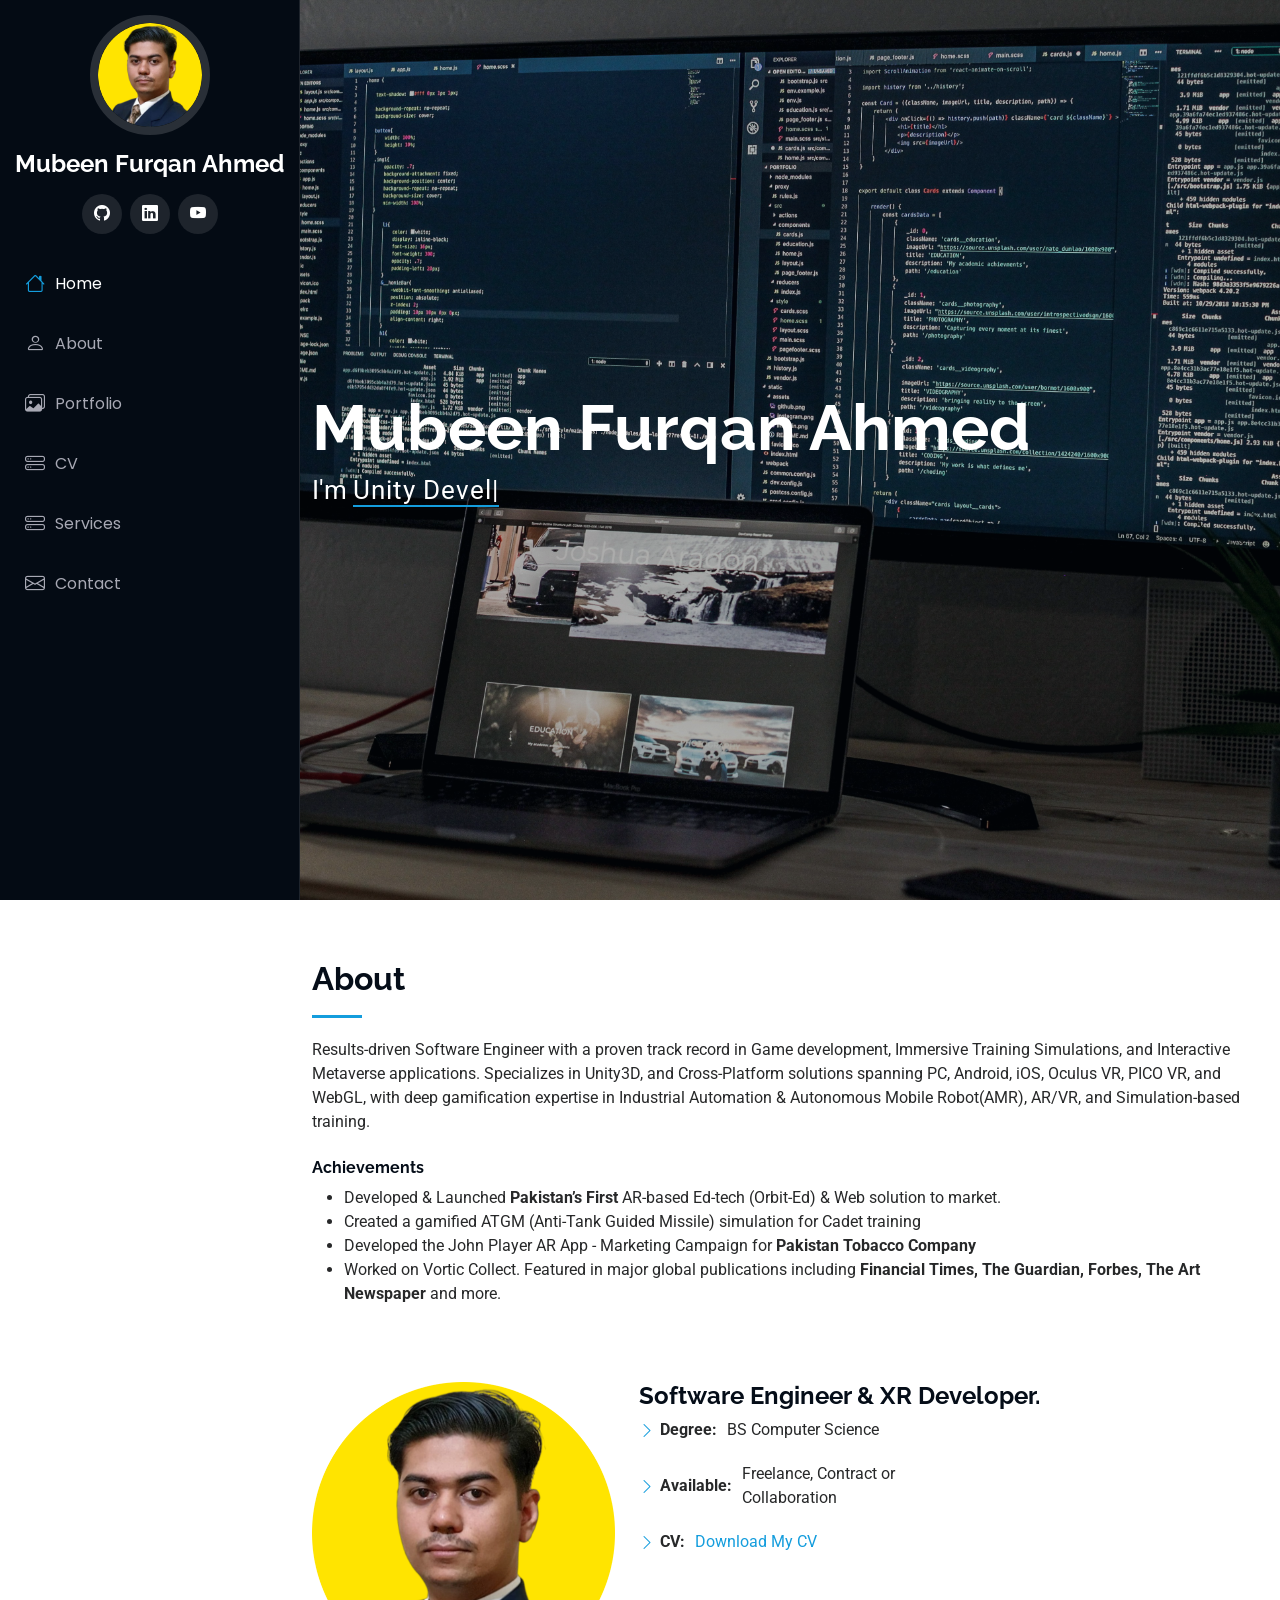
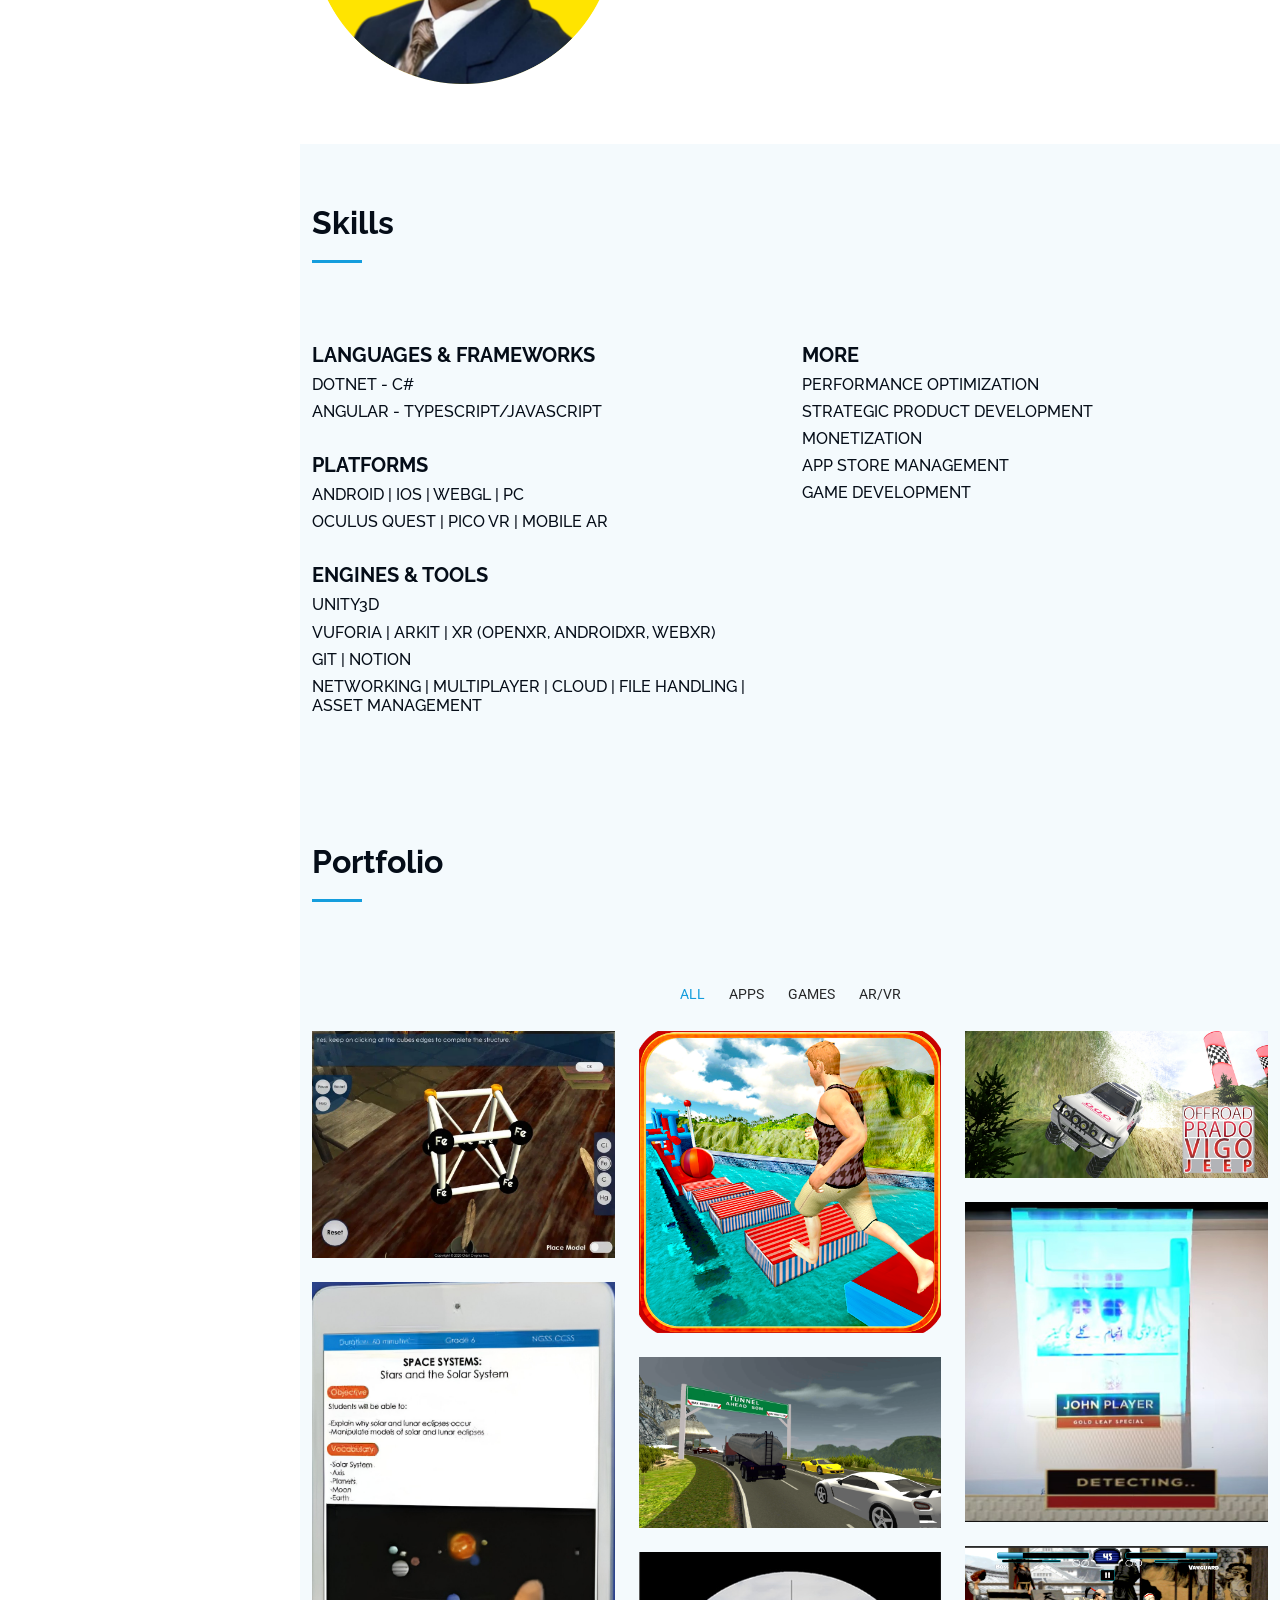
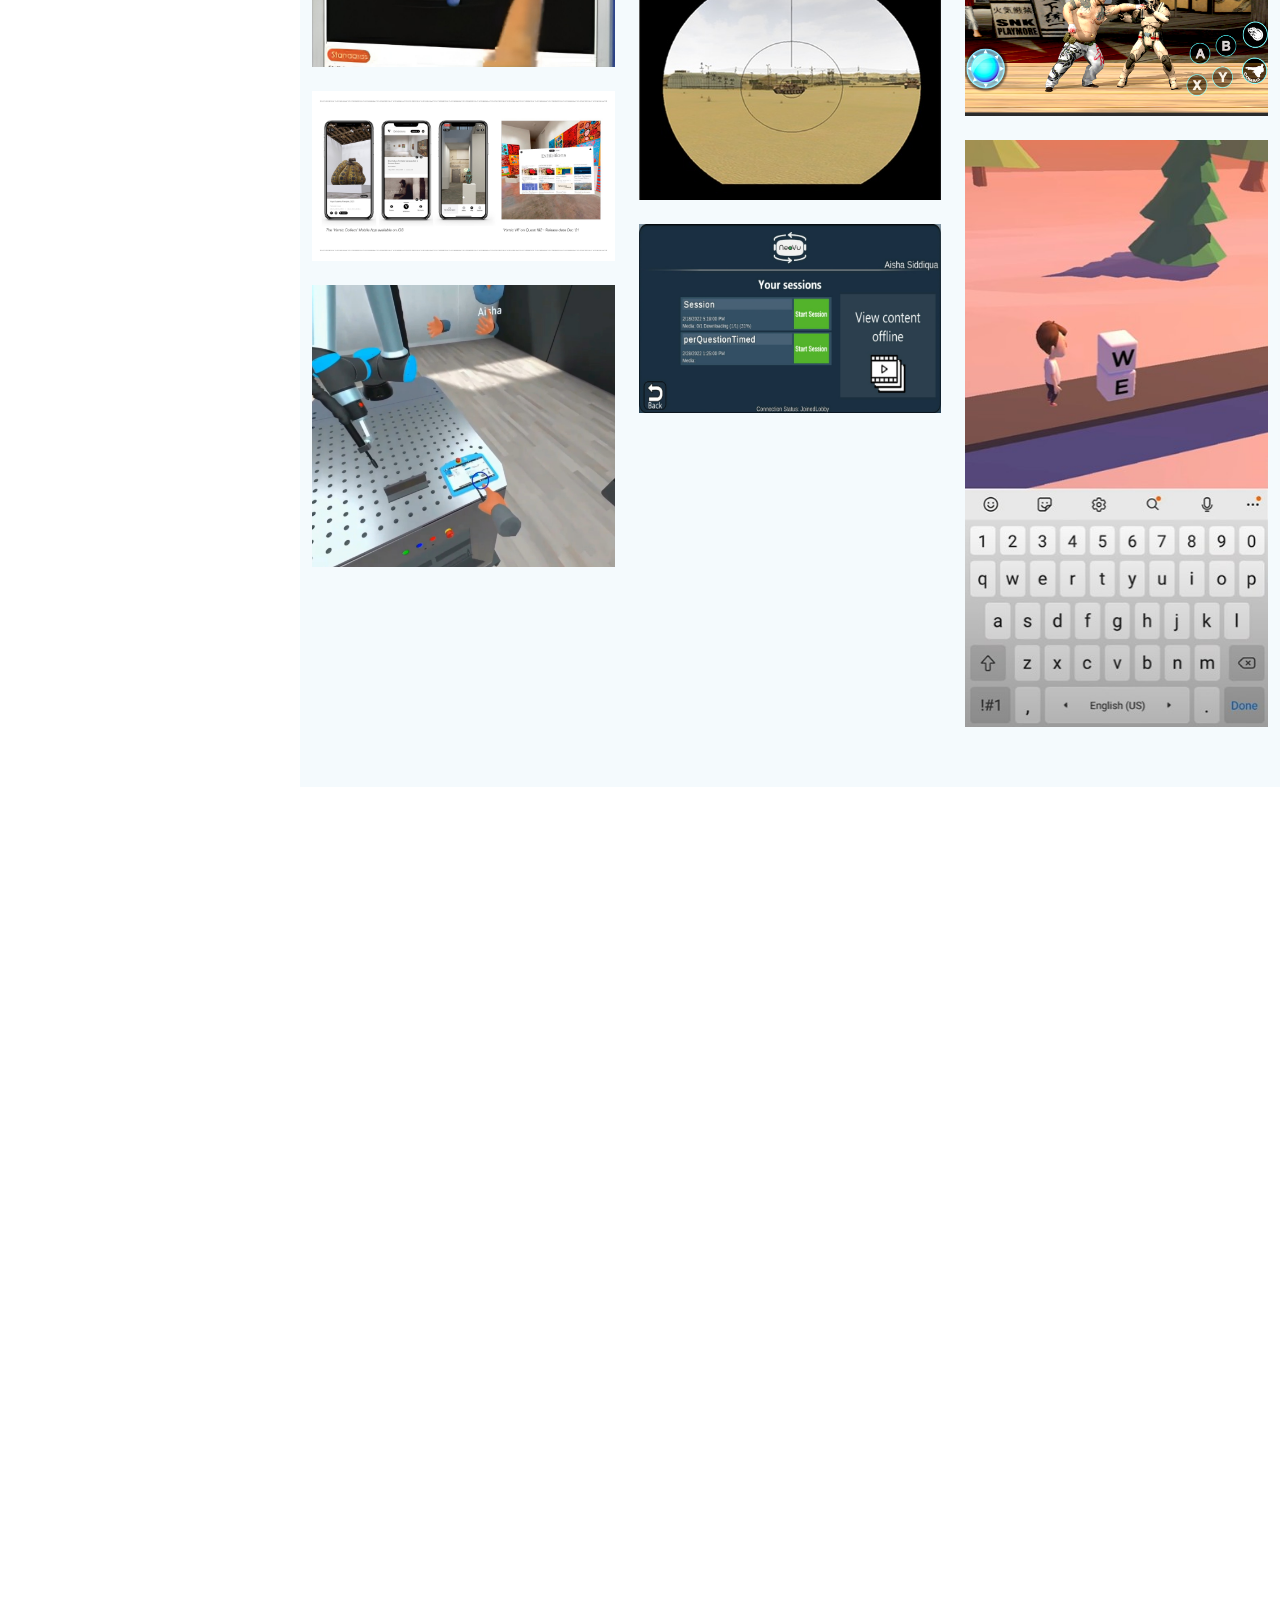
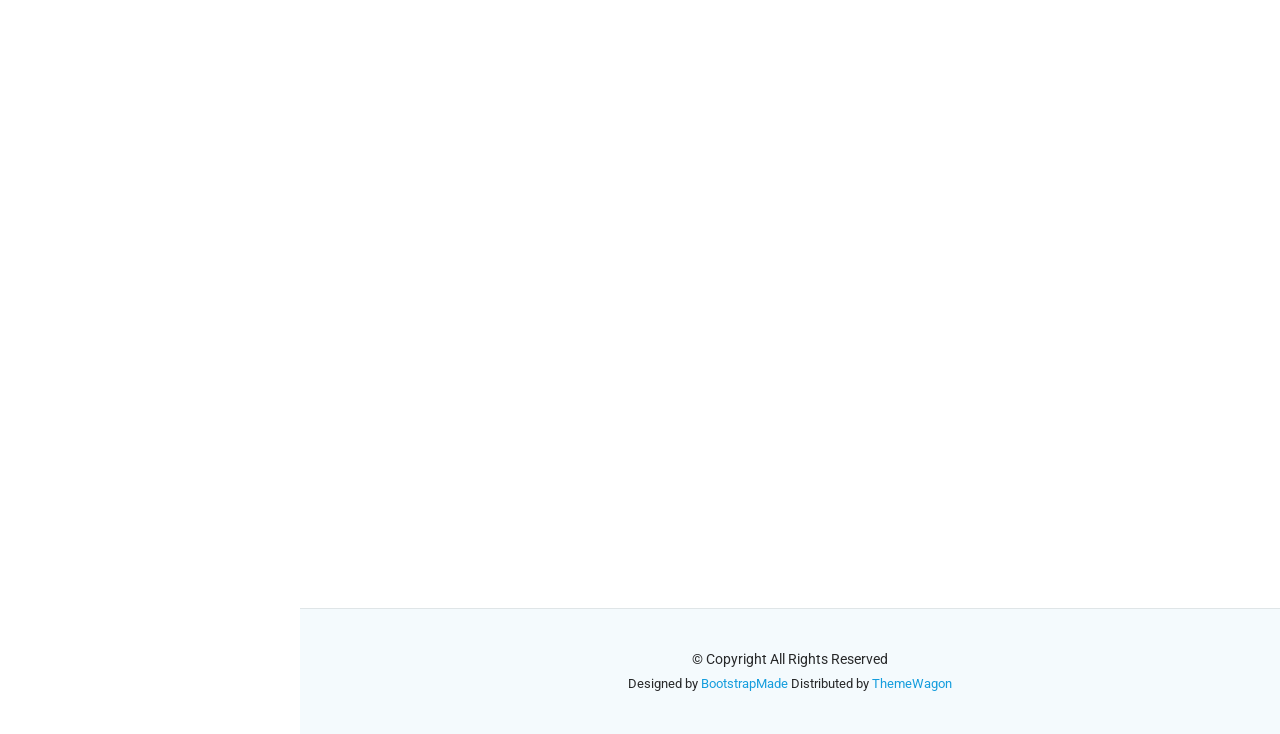
==== index.html @ 1128c5e7 "added cv" ====
<!DOCTYPE html>
<html lang="en">

<head>
  <meta charset="utf-8">
  <meta content="width=device-width, initial-scale=1.0" name="viewport">
  <title>Index - iPortfolio Bootstrap Template</title>
  <meta content="" name="description">
  <meta content="" name="keywords">

  <!-- Favicons -->
  <link href="assets/img/favicon.png" rel="icon">
  <link href="assets/img/apple-touch-icon.png" rel="apple-touch-icon">

  <!-- Fonts -->
  <link href="https://fonts.googleapis.com" rel="preconnect">
  <link href="https://fonts.gstatic.com" rel="preconnect" crossorigin>
  <link href="https://fonts.googleapis.com/css2?family=Roboto:ital,wght@0,100;0,300;0,400;0,500;0,700;0,900;1,100;1,300;1,400;1,500;1,700;1,900&family=Poppins:ital,wght@0,100;0,200;0,300;0,400;0,500;0,600;0,700;0,800;0,900;1,100;1,200;1,300;1,400;1,500;1,600;1,700;1,800;1,900&family=Raleway:ital,wght@0,100;0,200;0,300;0,400;0,500;0,600;0,700;0,800;0,900;1,100;1,200;1,300;1,400;1,500;1,600;1,700;1,800;1,900&display=swap" rel="stylesheet">

  <!-- Vendor CSS Files -->
  <link href="assets/vendor/bootstrap/css/bootstrap.min.css" rel="stylesheet">
  <link href="assets/vendor/bootstrap-icons/bootstrap-icons.css" rel="stylesheet">
  <link href="assets/vendor/aos/aos.css" rel="stylesheet">
  <link href="assets/vendor/glightbox/css/glightbox.min.css" rel="stylesheet">
  <link href="assets/vendor/swiper/swiper-bundle.min.css" rel="stylesheet">

  <!-- Main CSS File -->
  <link href="assets/css/main.css" rel="stylesheet">

  <!-- =======================================================
  * Template Name: iPortfolio
  * Template URL: https://bootstrapmade.com/iportfolio-bootstrap-portfolio-websites-template/
  * Updated: Jun 29 2024 with Bootstrap v5.3.3
  * Author: BootstrapMade.com
  * License: https://bootstrapmade.com/license/
  ======================================================== -->

  <link rel="stylesheet" href="https://cdn.jsdelivr.net/npm/swiper@9/swiper-bundle.min.css" />
  <script src="https://cdn.jsdelivr.net/npm/swiper@9/swiper-bundle.min.js"></script>

</head>

<body class="index-page">

  <header id="header" class="header dark-background d-flex flex-column">
    <i class="header-toggle d-xl-none bi bi-list"></i>

    <div class="profile-img">
      <img src="assets/img/my-profile-img.png" alt="" class="img-fluid rounded-circle">
    </div>

    <a href="index.html" class="logo d-flex align-items-center justify-content-center">
      <!-- Uncomment the line below if you also wish to use an image logo -->
      <!-- <img src="assets/img/logo.png" alt=""> -->
      <h1 class="sitename">Mubeen Furqan Ahmed</h1>
    </a>

    <div class="social-links text-center">
      <a href="https://github.com/mubeenfa" class="github"><i class="bi bi-github"></i></a>
      <a href="https://www.linkedin.com/in/mubeenfahmed/" class="linkedin"><i class="bi bi-linkedin"></i></a>
      <a href="https://www.youtube.com/@mubeenfurqanahmed-mfa6873" class="youtube"><i class="bi bi-youtube"></i></a>
    </div>

    <nav id="navmenu" class="navmenu">
      <ul>
        <li><a href="#hero" class="active"><i class="bi bi-house navicon"></i>Home</a></li>
        <li><a href="#about"><i class="bi bi-person navicon"></i> About</a></li>
        <li><a href="#portfolio"><i class="bi bi-images navicon"></i> Portfolio</a></li>
        <li><a href="https://github.com/mubeenfa/portfolio/files/Mubeen_F_Ahmed_Resume"><i class="bi bi-hdd-stack navicon"></i>CV</a></li>
        <li><a href="#services"><i class="bi bi-hdd-stack navicon"></i> Services</a></li>
        <li><a href="#contact"><i class="bi bi-envelope navicon"></i> Contact</a></li>
      </ul>
    </nav>

  </header>

  <main class="main">

    <!-- Hero Section -->
    <section id="hero" class="hero section dark-background">

      <img src="assets/img/hero-bg.jpg" alt="" data-aos="fade-in" class="">

      <div class="container" data-aos="fade-up" data-aos-delay="100">
        <h2>Mubeen Furqan Ahmed</h2>
        <p>I'm <span class="typed" data-typed-items="Unity Developer, Freelancer, XR Specialist, Creative">Designer</span><span class="typed-cursor typed-cursor--blink" aria-hidden="true"></span><span class="typed-cursor typed-cursor--blink" aria-hidden="true"></span></p>
      </div>

    </section><!-- /Hero Section -->

    <!-- About Section -->
    <section id="about" class="about section">

      <!-- Section Title -->
      <div class="container section-title" data-aos="fade-up">
        <h2>About</h2>
        <p>Results-driven Software Engineer with a proven track record in Game development, Immersive Training Simulations, and Interactive Metaverse applications.
          Specializes in Unity3D, and Cross-Platform solutions spanning PC, Android, iOS, Oculus VR, PICO VR, and WebGL, with deep gamification expertise in Industrial Automation & Autonomous Mobile Robot(AMR), AR/VR, and Simulation-based training.
        </p>
        <br>
        <h6><b>Achievements</b></h6>
        <ul>
          <li>Developed & Launched <b>Pakistan’s First</b> AR-based Ed-tech (Orbit-Ed) & Web solution to market.</li>
          <li>Created a gamified ATGM (Anti-Tank Guided Missile) simulation for Cadet training</li>
          <li>Developed the John Player AR App - Marketing Campaign for <b>Pakistan Tobacco Company</b></li>
          <li>Worked on Vortic Collect. Featured in major global publications including <b>Financial Times, The Guardian, Forbes, The Art Newspaper</b> and more.</li>
        </ul>
      </div><!-- End Section Title -->

      <div class="container" data-aos="fade-up" data-aos-delay="100">

        <div class="row gy-4 justify-content-center">
          <div class="col-lg-4">
            <img src="assets/img/my-profile-img.png" class="img-fluid" alt="">
          </div>
          <div class="col-lg-8 content">
            <h2>Software Engineer &amp; XR Developer.</h2>
            <div class="row">
              <!-- <div class="col-lg-6">
                <ul>
                  <li><i class="bi bi-chevron-right"></i> <strong>Birthday:</strong> <span>1 May 1995</span></li>
                  <li><i class="bi bi-chevron-right"></i> <strong>LinkedIn:</strong> <span>https://www.linkedin.com/in/mubeenfahmed/</span></li>
                  <li><i class="bi bi-chevron-right"></i> <strong>Youtube:</strong> <span>https://www.youtube.com/@mubeenfurqanahmed-mfa6873</span></li>
                  <li><i class="bi bi-chevron-right"></i> <strong>City:</strong> <span>New York, USA</span></li>
                </ul>
              </div> -->
              <div class="col-lg-6">
                <ul>
                  <li><i class="bi bi-chevron-right"></i> <strong>Degree:</strong> <span>BS Computer Science</span></li>
                  <li><i class="bi bi-chevron-right"></i> <strong>Available:</strong> <span>Freelance, Contract or Collaboration</span></li>
                  <li><i class="bi bi-chevron-right"></i> <strong>CV:</strong>
                    <a href="https://github.com/mubeenfa/portfolio/files/Mubeen_F_Ahmed_Resume" download>Download My CV</a>
                  </li>
                </ul>
              </div>
            </div>
            <!-- <p class="py-3">
              Officiis eligendi itaque labore et dolorum mollitia officiis optio vero. Quisquam sunt adipisci omnis et ut. Nulla accusantium dolor incidunt officia tempore. Et eius omnis.
              Cupiditate ut dicta maxime officiis quidem quia. Sed et consectetur qui quia repellendus itaque neque.
            </p> -->
          </div>
        </div>

      </div>

    </section><!-- /About Section -->

    <!-- Skills Section -->
    <section id="skills" class="skills section light-background">

      <!-- Section Title -->
      <div class="container section-title" data-aos="fade-up">
        <h2>Skills</h2>
        <!-- <p>Necessitatibus eius consequatur ex aliquid fuga eum quidem sint consectetur velit</p> -->
      </div><!-- End Section Title -->

      <div class="container" data-aos="fade-up" data-aos-delay="100">

        <div class="row skills-content skills-animation">

          <div class="col-lg-6">
            <div class="progress">  
              <span class="skill"><h5><b>Languages & Frameworks</b></h5></span>        
              <div class="progress">
                <span class="skill"><h6>DotNet - C#</h6> <h6>Angular - Typescript/Javascript</h6></span>
              </div>
            </div><!-- End Skills Item -->
<br>
            <div class="progress">      
              <span class="skill"><h5><b>Platforms</b></h5></span>        
              <div class="progress">
                <span class="skill"><h6>Android | iOS | WebGL | PC</h6></span>
                <span class="skill"><h6>Oculus Quest | PICO VR | Mobile AR</h6></span>
              </div>
            </div>
            <br>
            <div class="progress">      
              <span class="skill"><h5><b>Engines & Tools</b></h5></span>        
              <div class="progress">
                <span class="skill"><h6>Unity3D</h6></span>
                <span class="skill"><h6>Vuforia | ARKit | XR (OpenXR, AndroidXR, WebXR)</h6></span>
                <span class="skill"><h6>Git | Notion</h6></span>
                <span class="skill"><h6>Networking | Multiplayer | Cloud | File Handling | Asset Management</h6></span>
              </div>
            </div>
          </div>

          <div class="col-lg-6">

            <div class="progress">      
              <span class="skill"><h5><b>More</b></h5></span>        
              <div class="progress">
                <span class="skill"><h6>Performance Optimization</h6></span>
                <span class="skill"><h6>Strategic Product Development</h6></span>
                <span class="skill"><h6>Monetization</h6></span>
                <span class="skill"><h6>App Store Management</h6></span>
                <span class="skill"><h6>Game Development</h6></span>
              </div>
            </div>

          </div>

        </div>

      </div>

    </section><!-- /Skills Section -->

    <!-- Portfolio Section -->
    <section id="portfolio" class="portfolio section light-background">

      <!-- Section Title -->
      <div class="container section-title" data-aos="fade-up">
        <h2>Portfolio</h2>
        <!-- <p>Magnam dolores commodi suscipit. Necessitatibus eius consequatur ex aliquid fuga eum quidem. Sit sint consectetur velit. Quisquam quos quisquam cupiditate. Et nemo qui impedit suscipit alias ea. Quia fugiat sit in iste officiis commodi quidem hic quas.</p> -->
      </div><!-- End Section Title -->

      <div class="container">

        <div class="isotope-layout" data-default-filter="*" data-layout="masonry" data-sort="original-order">

          <ul class="portfolio-filters isotope-filters" data-aos="fade-up" data-aos-delay="100">
            <li data-filter="*" class="filter-active">All</li>
            <li data-filter=".filter-app">Apps</li>
            <li data-filter=".filter-games">Games</li>
            <li data-filter=".filter-arvr">AR/VR</li>
          </ul><!-- End Portfolio Filters -->

          <div class="row gy-4 isotope-container" data-aos="fade-up" data-aos-delay="200">

            <div class="col-lg-4 col-md-6 portfolio-item isotope-item filter-arvr">
              <div class="portfolio-content h-100">
                <img src="assets/img/portfolio/app-1.jpg" class="img-fluid" alt="Orbit-Ed Pakistan's 1st AR Edtech App">
                <div class="portfolio-info">
                  <h4>Android, IOS</h4>
                  <p>Orbit-Ed Pakistan's 1st AR Edtech App</p>
                  <a href="assets/img/portfolio/app-1.jpg" title="Orbit-Ed AR App" data-gallery="portfolio-gallery-ar/vr" class="glightbox preview-link"><i class="bi bi-zoom-in"></i></a>
                  <a href="portfolio-details.html" title="More Details" class="details-link view-details"
                  data-url="https://www.pgyer.com/ipa/developer/Orbit%20Cygnus"
                  data-title="Orbit-Ed AR App"
                  data-description="Developed this for Orbit Cygnus. The app presents 3D visualizations of the concepts, in real world. It brings concepts to life by placing them in front of you in 3D."
                  data-images='["assets/img/portfolio/app-1.jpg", "assets/img/portfolio/app-1-1.jpg", "assets/img/portfolio/app-1-2.jpg", "assets/img/portfolio/app-1-3.jpg", "assets/img/portfolio/app-1-4.jpg", "assets/img/portfolio/app-1-5.jpg"]'><i class="bi bi-link-45deg"></i></a>
                </div>
              </div>
            </div><!-- End Portfolio Item -->

            <div class="col-lg-4 col-md-6 portfolio-item isotope-item filter-games">
              <div class="portfolio-content h-100">
                <img src="assets/img/portfolio/game-4.jpg" class="img-fluid" alt="2.5D Water Run Game">
                <div class="portfolio-info">
                  <h4>Android</h4>
                  <p>2.5D Water Run Game</p>
                  <a href="assets/img/portfolio/game-4.jpg" title="2.5D Water Run Game" data-gallery="portfolio-gallery-games" class="glightbox preview-link"><i class="bi bi-zoom-in"></i></a>
                  <a href="portfolio-details.html" title="More Details" class="details-link view-details"
                  data-url="https://play.google.com/store/apps/details?id=com.ig.stuntman.water.run"
                  data-title="2.5D Water Run Game"
                  data-description="Customized a basic Vector TPS controller to develop a 2.5D-style game. Designed and built the environment and 
                  obstacles from scratch, created the user interface, and integrated characters with custom Mixamo animations."
                  data-images='["assets/img/portfolio/game-4.jpg"]'><i class="bi bi-link-45deg"></i></a>
                </div>
              </div>
            </div><!-- End Portfolio Item -->

            <div class="col-lg-4 col-md-6 portfolio-item isotope-item filter-games">
              <div class="portfolio-content h-100">
                <img src="assets/img/portfolio/game-3.jpg" class="img-fluid" alt="Offroad Jeep Drive Game">
                <div class="portfolio-info">
                  <h4>Android</h4>
                  <p>Offroad Jeep Drive Game</p>
                  <a href="assets/img/portfolio/game-3.jpg" title="Offroad Jeep Drive Game" data-gallery="portfolio-gallery-games" class="glightbox preview-link"><i class="bi bi-zoom-in"></i></a>
                  <a href="portfolio-details.html" title="More Details" class="details-link view-details"
                  data-url="https://www.pgyer.com/ipa/developer/Orbit%20Cygnus"
                  data-title="Offroad Jeep Drive Game"
                  data-description="Designed the environment, UI, and game levels from scratch. Implemented a particle-based waterfall effect, 
                  developed a basic vehicle control system, and created a custom checkpoint system."
                  data-images='["assets/img/portfolio/game-3.jpg"]'><i class="bi bi-link-45deg"></i></a>
                </div>
              </div>
            </div><!-- End Portfolio Item -->

            <div class="col-lg-4 col-md-6 portfolio-item isotope-item filter-arvr">
              <div class="portfolio-content h-100">
                <img src="assets/img/portfolio/ar-1-3.jpg" class="img-fluid" alt="John Player AR - Marketing Campaign for Pakistan Tobacco Company">
                <div class="portfolio-info">
                  <h4>IOS</h4>
                  <p>John Player AR - Marketing Campaign for Pakistan Tobacco Company</p>
                  <a href="assets/img/portfolio/ar-1-3.jpg" title="John Player AR - Marketing Campaign for Pakistan Tobacco Company" data-gallery="portfolio-gallery-ar/vr" class="glightbox preview-link"><i class="bi bi-zoom-in"></i></a>
                  <a href="portfolio-details.html" title="More Details" class="details-link view-details"
                  data-url=""
                  data-title="John Player AR - Marketing Campaign for Pakistan Tobacco Company"
                  data-description="AR app for Pakistan Tobacco Company's marketing campaign for John Player.

                  App Features/GamePlay:
                  - AR based image recognition. 
                  - App has 3 scenarios:
                   1- If other company's cigarette packs are scanned, it won't recognize it.
                   2- If Dunhill pack is scanned, it will show its features.
                   3- If John Player pack is scanned, its gameplay will start as follows:
                  - After the pack had been detected, a puzzle will appear on top of virtual object. 
                  - Offer multiple animations. 
                  - Cigarette catch game (2D).
                  - Support 2 videos 4K resolution."
                  data-images='["assets/img/portfolio/ar-1-3.jpg","assets/img/portfolio/ar-1-4.jpg","assets/img/portfolio/ar-1-5.jpg","assets/img/portfolio/ar-1-7.jpg","assets/img/portfolio/ar-1-8.jpg"]'><i class="bi bi-link-45deg"></i></a>
                </div>
              </div>
            </div><!-- End Portfolio Item -->

            <div class="col-lg-4 col-md-6 portfolio-item isotope-item filter-app">
              <div class="portfolio-content h-100">
                <img src="assets/img/portfolio/app-2.jpg" class="img-fluid" alt="Orbit-Ed Web based Edtech Solution">
                <div class="portfolio-info">
                  <h4>WebGL</h4>
                  <p>Orbit-Ed Web based Edtech Solution</p>
                  <a href="assets/img/portfolio/app-2.jpg" title="Orbit-Ed Web based Edtech Solution" data-gallery="portfolio-gallery-app" class="glightbox preview-link"><i class="bi bi-zoom-in"></i></a>
                  <a href="portfolio-details.html" title="More Details" class="details-link view-details"
                  data-url=""
                  data-title="Orbit-Ed Web based Edtech Solution"
                  data-description="Web-Based Learning System App
                  This application delivers 3D visualizations of real-world concepts taught to students, bringing lessons to life by placing them directly in the learner’s environment using the device camera. To reach a broader audience, we developed a web-based version optimized for accessibility and scalability.
                  
                  Key Features – The 3 E’s of Learning:
                  
                  Explain: Introduces the concept with clear instruction.
                  
                  Experience: Allows students to engage with and understand how the concept works through interactive visuals.
                  
                  Explore: Enables students to apply their knowledge through experiments or assessments using 2D/3D interactive components.
                  
                  The application is fully optimized for WebGL, supporting over 100 learning concepts and materials across subjects."
                  data-images='["assets/img/portfolio/app-2.jpg", "assets/img/portfolio/app-2-1.jpg", "assets/img/portfolio/app-2-2.jpg", "assets/img/portfolio/app-2-3.jpg", "assets/img/portfolio/app-2-4.jpg", "assets/img/portfolio/app-2-5.jpg", "assets/img/portfolio/app-2-6.jpg", "assets/img/portfolio/app-2-7.jpg"]'><i class="bi bi-link-45deg"></i></a>
                </div>
              </div>
            </div><!-- End Portfolio Item -->

            <div class="col-lg-4 col-md-6 portfolio-item isotope-item filter-games">
              <div class="portfolio-content h-100">
                <img src="assets/img/portfolio/game-2.png" class="img-fluid" alt="Drive Heavy Truck Simulator">
                <div class="portfolio-info">
                  <h4>Android</h4>
                  <p>Drive Heavy Truck Simulator</p>
                  <a href="assets/img/portfolio/game-2.png" title="Drive Heavy Truck Simulator Game" data-gallery="portfolio-gallery-games" class="glightbox preview-link"><i class="bi bi-zoom-in"></i></a>
                  <a href="portfolio-details.html" title="More Details" class="details-link view-details"
                  data-url="https://www.amazon.com/Gigilapps-Drive-Heavy-Truck-Simulator/dp/B01M0OZ3WW"
                  data-title="Drive Heavy Truck Simulator"
                  data-description="Designed the environment, UI, and game levels from scratch. Implemented NPC vehicles Traffic system, 
                  developed a basic vehicle control system, and custom animations."
                  data-images='["assets/img/portfolio/game-2.png"]'><i class="bi bi-link-45deg"></i></a>
                </div>
              </div>
            </div><!-- End Portfolio Item -->

            <div class="col-lg-4 col-md-6 portfolio-item isotope-item filter-games">
              <div class="portfolio-content h-100">
                <img src="assets/img/portfolio/game-1.webp" class="img-fluid" alt="Big Fighting Game">
                <div class="portfolio-info">
                  <h4>Android, IOS</h4>
                  <p>Big Fighting Game</p>
                  <a href="assets/img/portfolio/game-1.webp" title="Big Fighting Game" data-gallery="portfolio-gallery-games" class="glightbox preview-link"><i class="bi bi-zoom-in"></i></a>
                  <a href="portfolio-details.html" title="More Details" class="details-link view-details"
                  data-url="https://play.google.com/store/apps/details?id=com.ig.combat.big.fighting&hl=en_US"
                  data-title="Big Fighting Game"
                  data-description="Customized a basic Vector TPS controller to develop a 2D-style game with 3d characters. Designed and built the environment, created custom animations 
                  for combos, designed UI, and integrated characters."
                  data-images='["assets/img/portfolio/game-1.webp"]'><i class="bi bi-link-45deg"></i></a>
                </div>
              </div>
            </div><!-- End Portfolio Item -->

            <div class="col-lg-4 col-md-6 portfolio-item isotope-item filter-app">
              <div class="portfolio-content h-100">
                <img src="assets/img/portfolio/game-6.jpg" class="img-fluid" alt="">
                <div class="portfolio-info">
                  <h4>PC</h4>
                  <p>ATGM - Anti Tank Guided Missile Simulator</p>
                  <a href="assets/img/portfolio/game-6.jpg" title="ATGM - Anti Tank Guided Missile Simulator" data-gallery="portfolio-gallery-app" class="glightbox preview-link"><i class="bi bi-zoom-in"></i></a>
                  <a href="portfolio-details.html" title="More Details" class="details-link view-details"
                  data-url=""
                  data-title="ATGM - Anti Tank Guided Missile Simulator"
                  data-description="Developed the simulation as per the requirements for Army Cadet Training."
                  data-images='["assets/img/portfolio/game-6.jpg"]'><i class="bi bi-link-45deg"></i></a>
                </div>
              </div>
            </div><!-- End Portfolio Item -->

            <div class="col-lg-4 col-md-6 portfolio-item isotope-item filter-app">
              <div class="portfolio-content h-100">
                <img src="assets/img/portfolio/ar-2.jpg" class="img-fluid" alt="Vortic Collect Art Exhibitions">
                <div class="portfolio-info">
                  <h4>IOS, Web</h4>
                  <p>Vortic Collect Art Exhibitions</p>
                  <a href="assets/img/portfolio/ar-2.jpg" title="Vortic Collect Art Exhibitions" data-gallery="portfolio-gallery-app" class="glightbox preview-link"><i class="bi bi-zoom-in"></i></a>
                  <a href="portfolio-details.html" title="More Details" class="details-link view-details"
                  data-url="https://www.superbright.me/work/vortic/"
                  data-title="Vortic Collect"
                  data-description="I excelled in designing user-friendly interfaces, integrating APIs, and implementing design patterns. Proficient in GIT, I ensured seamless collaboration with remote teams, meeting deadlines and completing tasks efficiently. My adept use of Figma and Monday.com enhanced project organization and facilitated smooth workflow.
                  Featured in Financial Times, The Observer, The Guardian, FT How to Spend It, The New York Times, Forbes, The Art Newspaper, Wallpaper, Artnet and Harper’s Bazaar."
                  data-images='["assets/img/portfolio/ar-2.jpg"]'><i class="bi bi-link-45deg"></i></a>
                </div>
              </div>
            </div><!-- End Portfolio Item -->

            <div class="col-lg-4 col-md-6 portfolio-item isotope-item filter-games">
              <div class="portfolio-content h-100">
                <img src="assets/img/portfolio/game-7-1.jpg" class="img-fluid" alt="Hyper Casual Games">
                <div class="portfolio-info">
                  <h4>Android, IOS</h4>
                  <p>Hyper Casual Games</p>
                  <a href="assets/img/portfolio/game-7-1.jpg" title="Hyper Casual Games - Typing (Stair Jump, Type Run), Alphabets Pop, MiniMart" data-gallery="portfolio-gallery-games" class="glightbox preview-link"><i class="bi bi-zoom-in"></i></a>
                  <a href="portfolio-details.html" title="More Details" class="details-link view-details"
                  data-url="https://www.youtube.com/watch?v=H0w14LcJLNo&list=PLEtUpxA70W5vb51qDv_IP603vJ4wnaJeo&ab_channel=MubeenFurqanAhmed-MFA"
                  data-title="Hyper Casual Games"
                  data-description="Developed gameplay mechanics for 4 games (3 hyper-casual & 1 mart/store) from scratch.."
                  data-images='["assets/img/portfolio/game-7.jpg", "assets/img/portfolio/game-7-1.jpg", "assets/img/portfolio/game-7-2.jpg", "assets/img/portfolio/game-7-4.jpg", "assets/img/portfolio/game-7-4-1.jpg", "assets/img/portfolio/game-7-3.jpg", "assets/img/portfolio/game-7-3-1.jpeg"]'><i class="bi bi-link-45deg"></i></a>
                </div>
              </div>
            </div><!-- End Portfolio Item -->

            <div class="col-lg-4 col-md-6 portfolio-item isotope-item filter-arvr">
              <div class="portfolio-content h-100">
                <img src="assets/img/portfolio/vr-1.jpg" class="img-fluid" alt="NeoVu VR based 360 Video Player">
                <div class="portfolio-info">
                  <h4>VR</h4>
                  <p>NeoVu VR based 360 Video Player</p>
                  <a href="assets/img/portfolio/vr-1.jpg" title="NeoVu VR based 360 Video Player" data-gallery="portfolio-gallery-ar/vr" class="glightbox preview-link"><i class="bi bi-zoom-in"></i></a>
                  <a href="portfolio-details.html" title="More Details" class="details-link view-details"
                  data-url="https://www.meta.com/experiences/neovu/4129011953864740/"
                  data-title="NeoVu VR based 360 Video Player"
                  data-description="Share and view 360º immersive content with a group on local or remote VR headsets by joining a virtual room using NeoVu. 
                  NeoVu software syncs content (2d/360 Images or Videos) between viewers & Presenter headsets giving endless opportunities for enterprise education, training, testing and branding."
                  data-images='["assets/img/portfolio/vr-1-2.jpg", "assets/img/portfolio/vr-1.jpg", "assets/img/portfolio/vr-1-1.jpg"]'><i class="bi bi-link-45deg"></i></a>
                </div>
              </div>
            </div><!-- End Portfolio Item -->

            <div class="col-lg-4 col-md-6 portfolio-item isotope-item filter-arvr">
              <div class="portfolio-content h-100">
                <img src="assets/img/portfolio/vr-2.jpg" class="img-fluid" alt="NeoVU Web based Cobot Welding Simulation">
                <div class="portfolio-info">
                  <h4>WebXR, WebGL</h4>
                  <p>NeoVU Web based Cobot Welding Simulation </p>
                  <a href="assets/img/portfolio/vr-2.jpg" title="NeoVU Web based Cobot Welding Simulation" data-gallery="portfolio-gallery-ar/vr" class="glightbox preview-link"><i class="bi bi-zoom-in"></i></a>
                  <a href="portfolio-details.html" title="More Details" class="details-link view-details"
                  data-url="https://cobotfessor.dk/"
                  data-title="NeoVU Web based Cobot Welding Simulation"
                  data-description="CobotFessor is the immersive solution for the experience and training of Cobot applications. It is designed 
                  to immerse the trainee in an industrial setup. Watch the in-session videos to learn the process. Perform the manufacturing process 
                  step by step with a guided procedure."
                  data-images='["assets/img/portfolio/vr-2.jpg"]'><i class="bi bi-link-45deg"></i></a>
                </div>
              </div>
            </div><!-- End Portfolio Item -->

          </div><!-- End Portfolio Container -->

        </div>

      </div>

    </section><!-- /Portfolio Section -->

    <!-- Services Section -->
    <section id="services" class="services section">

      <!-- Section Title -->
      <div class="container section-title" data-aos="fade-up">
        <h2>Services</h2>
        <!-- <p>Magnam dolores commodi suscipit. Necessitatibus eius consequatur ex aliquid fuga eum quidem. Sit sint consectetur velit. Quisquam quos quisquam cupiditate. Et nemo qui impedit suscipit alias ea. Quia fugiat sit in iste officiis commodi quidem hic quas.</p> -->
      </div><!-- End Section Title -->

      <div class="container">

        <div class="row gy-4">

          <div class="col-lg-4 col-md-6 service-item d-flex" data-aos="fade-up" data-aos-delay="100">
            <div class="icon flex-shrink-0"><i class="bi bi-briefcase"></i></div>
            <div>
              <h4 class="title">
                Games | Apps Development
                <!-- <a href="service-details.html" class="stretched-link">Games Development</a> -->
              </h4>
              <p class="description">I design and develop high-quality mobile, desktop, and WebGL games and applications using Unity and other modern tools. 
                From concept to launch, I ensure engaging user experiences, optimized performance, and cross-platform compatibility.
              </p>
            </div>
          </div>
          <!-- End Service Item -->

          <div class="col-lg-4 col-md-6 service-item d-flex" data-aos="fade-up" data-aos-delay="300">
            <div class="icon flex-shrink-0"><i class="bi bi-bar-chart"></i></div>
            <div>
              <h4 class="title">XR Development</h4>
              <p class="description">I build immersive Virtual Reality (VR) and Augmented Reality (AR), experiences tailored for training, simulation, 
                and interactive storytelling. My XR solutions run across devices including Oculus, PICO and WebXR platforms.</p>
            </div>
          </div><!-- End Service Item -->

          <div class="col-lg-4 col-md-6 service-item d-flex" data-aos="fade-up" data-aos-delay="500">
            <div class="icon flex-shrink-0"><i class="bi bi-brightness-high"></i></div>
            <div>
              <h4 class="title">Product Development</h4>
              <p class="description">From ideation to deployment, I lead end-to-end product development with a focus on innovation, usability, and scalability. 
                My expertise includes Ideation & Conceptualization, Roadmapping, Design & Prototyping, Deployment & Maintenance and ...</p>
            </div>
          </div><!-- End Service Item -->
        </div>

      </div>

    </section><!-- /Services Section -->

    <!-- Contact Section -->
    <section id="contact" class="contact section">

      <!-- Section Title -->
      <div class="container section-title" data-aos="fade-up">
        <h2>Contact</h2>
        <p><b>Have a Project</b> in mind, <b>need Technical Support</b>, or just want to Connect? Whether you're looking for a Skilled Developer to bring your <b>Idea</b> to life or seeking <b>Collaboration</b> on a tech venture, I’d love to hear from you. Fill out the form below, and I’ll get back to you as soon as possible.</p>
      </div><!-- End Section Title -->

      <div class="container" data-aos="fade-up" data-aos-delay="100">

        <div class="row gy-4">
          <div class="col-lg-7">
            <form action="https://formspree.io/f/mdkggajk" method="post" enctype="multipart/form-data"
             class="php-email-form" data-aos="fade-up" data-aos-delay="200">
              <div class="row gy-4">

                <div class="col-md-6">
                  <label for="name-field" class="pb-2">Your Name</label>
                  <input type="text" name="name" id="name-field" class="form-control" required="">
                </div>

                <div class="col-md-6">
                  <label for="email-field" class="pb-2">Your Email</label>
                  <input type="email" class="form-control" name="email" id="email-field" required="">
                </div>

                <div class="col-md-12">
                  <label for="subject-field" class="pb-2">Subject</label>
                  <input type="text" class="form-control" name="subject" id="subject-field" required="">
                </div>

                <div class="col-md-12">
                  <label for="message-field" class="pb-2">Message</label>
                  <textarea class="form-control" name="message" rows="10" id="message-field" required=""></textarea>
                </div>

                <div class="col-md-12 text-center">
                  <div class="loading">Loading</div>
                  <div class="error-message">Something went wrong, Try Again!</div>
                  <div class="sent-message">Your message has been sent. Thank you!</div>

                  <button type="submit">Send Message</button>
                </div>

              </div>
            </form>
          </div><!-- End Contact Form -->

        </div>

      </div>

    </section><!-- /Contact Section -->

  </main>

  <footer id="footer" class="footer position-relative light-background">

    <div class="container">
      <div class="copyright text-center ">
        <p>© <span>Copyright</span> <span>All Rights Reserved</span></p>
      </div>
      <div class="credits">
        <!-- All the links in the footer should remain intact. -->
        <!-- You can delete the links only if you've purchased the pro version. -->
        <!-- Licensing information: https://bootstrapmade.com/license/ -->
        <!-- Purchase the pro version with working PHP/AJAX contact form: [buy-url] -->
        Designed by <a href="https://bootstrapmade.com/">BootstrapMade</a> Distributed by <a href="https://themewagon.com">ThemeWagon</a>
      </div>
    </div>

  </footer>

  <!-- Scroll Top -->
  <a href="#" id="scroll-top" class="scroll-top d-flex align-items-center justify-content-center"><i class="bi bi-arrow-up-short"></i></a>

  <!-- Preloader -->
  <div id="preloader"></div>

  <!-- Vendor JS Files -->
  <script src="assets/vendor/bootstrap/js/bootstrap.bundle.min.js"></script>
  <script src="assets/vendor/php-email-form/validate.js"></script>
  <script src="assets/vendor/aos/aos.js"></script>
  <script src="assets/vendor/typed.js/typed.umd.js"></script>
  <script src="assets/vendor/purecounter/purecounter_vanilla.js"></script>
  <script src="assets/vendor/waypoints/noframework.waypoints.js"></script>
  <script src="assets/vendor/glightbox/js/glightbox.min.js"></script>
  <script src="assets/vendor/imagesloaded/imagesloaded.pkgd.min.js"></script>
  <script src="assets/vendor/isotope-layout/isotope.pkgd.min.js"></script>
  <script src="assets/vendor/swiper/swiper-bundle.min.js"></script>

  <!-- Main JS File -->
  <script src="assets/js/main.js"></script>

</body>

</html>
---- assets/css/main.css ----
/**
* Template Name: iPortfolio
* Template URL: https://bootstrapmade.com/iportfolio-bootstrap-portfolio-websites-template/
* Updated: Jun 29 2024 with Bootstrap v5.3.3
* Author: BootstrapMade.com
* License: https://bootstrapmade.com/license/
*/

/*--------------------------------------------------------------
# Font & Color Variables
# Help: https://bootstrapmade.com/color-system/
--------------------------------------------------------------*/
/* Fonts */
:root {
  --default-font: "Roboto",  system-ui, -apple-system, "Segoe UI", Roboto, "Helvetica Neue", Arial, "Noto Sans", "Liberation Sans", sans-serif, "Apple Color Emoji", "Segoe UI Emoji", "Segoe UI Symbol", "Noto Color Emoji";
  --heading-font: "Raleway",  sans-serif;
  --nav-font: "Poppins",  sans-serif;
}

/* Global Colors - The following color variables are used throughout the website. Updating them here will change the color scheme of the entire website */
:root { 
  --background-color: #ffffff; /* Background color for the entire website, including individual sections */
  --default-color: #272829; /* Default color used for the majority of the text content across the entire website */
  --heading-color: #050d18; /* Color for headings, subheadings and title throughout the website */
  --accent-color: #149ddd; /* Accent color that represents your brand on the website. It's used for buttons, links, and other elements that need to stand out */
  --surface-color: #ffffff; /* The surface color is used as a background of boxed elements within sections, such as cards, icon boxes, or other elements that require a visual separation from the global background. */
  --contrast-color: #ffffff; /* Contrast color for text, ensuring readability against backgrounds of accent, heading, or default colors. */
}

/* Nav Menu Colors - The following color variables are used specifically for the navigation menu. They are separate from the global colors to allow for more customization options */
:root {
  --nav-color: #a8a9b4;  /* The default color of the main navmenu links */
  --nav-hover-color: #ffffff; /* Applied to main navmenu links when they are hovered over or active */
  --nav-mobile-background-color: #040b14; /* Used as the background color for mobile navigation menu */
  --nav-dropdown-background-color: #040b14; /* Used as the background color for dropdown items that appear when hovering over primary navigation items */
  --nav-dropdown-color: #a8a9b4; /* Used for navigation links of the dropdown items in the navigation menu. */
  --nav-dropdown-hover-color: #ffffff; /* Similar to --nav-hover-color, this color is applied to dropdown navigation links when they are hovered over. */
}

/* Color Presets - These classes override global colors when applied to any section or element, providing reuse of the sam color scheme. */

.light-background {
  --background-color: #f4fafd;
  --surface-color: #ffffff;
}

.dark-background {
  --background-color: #040b14;
  --default-color: #ffffff;
  --heading-color: #ffffff;
  --surface-color: #151f2b;
  --contrast-color: #ffffff;
}

/* Smooth scroll */
:root {
  scroll-behavior: smooth;
}

/*--------------------------------------------------------------
# General Styling & Shared Classes
--------------------------------------------------------------*/
body {
  color: var(--default-color);
  background-color: var(--background-color);
  font-family: var(--default-font);
}

a {
  color: var(--accent-color);
  text-decoration: none;
  transition: 0.3s;
}

a:hover {
  color: color-mix(in srgb, var(--accent-color), transparent 25%);
  text-decoration: none;
}

h1,
h2,
h3,
h4,
h5,
h6 {
  color: var(--heading-color);
  font-family: var(--heading-font);
}

/* PHP Email Form Messages
------------------------------*/
.php-email-form .error-message {
  display: none;
  background: #df1529;
  color: #ffffff;
  text-align: left;
  padding: 15px;
  margin-bottom: 24px;
  font-weight: 600;
}

.php-email-form .sent-message {
  display: none;
  color: #ffffff;
  background: #059652;
  text-align: center;
  padding: 15px;
  margin-bottom: 24px;
  font-weight: 600;
}

.php-email-form .loading {
  display: none;
  background: var(--surface-color);
  text-align: center;
  padding: 15px;
  margin-bottom: 24px;
}

.php-email-form .loading:before {
  content: "";
  display: inline-block;
  border-radius: 50%;
  width: 24px;
  height: 24px;
  margin: 0 10px -6px 0;
  border: 3px solid var(--accent-color);
  border-top-color: var(--surface-color);
  animation: php-email-form-loading 1s linear infinite;
}

@keyframes php-email-form-loading {
  0% {
    transform: rotate(0deg);
  }

  100% {
    transform: rotate(360deg);
  }
}

/*--------------------------------------------------------------
# Global Header
--------------------------------------------------------------*/
.header {
  color: var(--default-color);
  background-color: var(--background-color);
  position: fixed;
  top: 0;
  left: 0;
  bottom: 0;
  padding: 0 15px;
  width: 300px;
  transition: all ease-in-out 0.3s;
  overflow-y: auto;
  z-index: 997;
  border-right: 1px solid color-mix(in srgb, var(--default-color), transparent 90%);
}

.header .profile-img img {
  margin: 15px auto;
  display: block;
  width: 120px;
  border: 8px solid color-mix(in srgb, var(--default-color), transparent 85%);
}

.header .logo {
  line-height: 1;
  margin-bottom: 15px;
}

.header .logo img {
  max-height: 32px;
  margin-right: 8px;
}

.header .logo h1 {
  font-size: 24px;
  margin: 0;
  font-weight: 700;
  color: var(--heading-color);
}

.header .social-links {
  margin: 0 0 20px 0;
}

.header .social-links a {
  font-size: 16px;
  display: inline-flex;
  align-items: center;
  justify-content: center;
  background: color-mix(in srgb, var(--default-color), transparent 90%);
  color: var(--default-color);
  margin: 0 2px;
  border-radius: 50%;
  text-align: center;
  width: 40px;
  height: 40px;
  transition: 0.3s;
}

.header .social-links a:hover {
  color: var(--contrast-color);
  background: var(--accent-color);
}

@media (min-width: 1200px) {

  .header~main,
  .header~#footer {
    margin-left: 300px;
  }
}

@media (max-width: 1199px) {
  .header {
    left: -100%;
  }
}

.header.header-show {
  left: 0;
}

.header .header-toggle {
  color: var(--contrast-color);
  background-color: var(--accent-color);
  font-size: 22px;
  display: flex;
  align-items: center;
  justify-content: center;
  width: 40px;
  height: 40px;
  border-radius: 50%;
  cursor: pointer;
  position: fixed;
  top: 15px;
  right: 15px;
  z-index: 9999;
  transition: background-color 0.3s;
}

.header .header-toggle:hover {
  color: var(--contrast-color);
  background-color: color-mix(in srgb, var(--accent-color) 90%, white 15%);
}

/*--------------------------------------------------------------
# Navigation Menu
--------------------------------------------------------------*/
.mobile-nav-toggle {
  display: none;
}

.navmenu {
  padding: 0;
  z-index: 9997;
}

.navmenu ul {
  list-style: none;
  padding: 0 0 20px 0;
  margin: 0;
}

.navmenu a,
.navmenu a:focus {
  color: var(--nav-color);
  padding: 15px 10px;
  font-family: var(--nav-font);
  font-size: 16px;
  font-weight: 400;
  display: flex;
  align-items: center;
  white-space: nowrap;
  transition: 0.3s;
  width: 100%;
}

.navmenu a .navicon,
.navmenu a:focus .navicon {
  font-size: 20px;
  margin-right: 10px;
}

.navmenu a .toggle-dropdown,
.navmenu a:focus .toggle-dropdown {
  font-size: 12px;
  line-height: 0;
  margin-left: auto;
  width: 30px;
  height: 30px;
  display: flex;
  align-items: center;
  justify-content: center;
  border-radius: 50%;
  transition: 0.3s;
  flex-shrink: 0;
  background-color: color-mix(in srgb, var(--accent-color), transparent 90%);
}

.navmenu a .toggle-dropdown:hover,
.navmenu a:focus .toggle-dropdown:hover {
  background-color: var(--accent-color);
  color: var(--contrast-color);
}

.navmenu a:hover,
.navmenu .active,
.navmenu .active:focus {
  color: var(--nav-hover-color);
}

.navmenu a:hover .navicon,
.navmenu .active .navicon,
.navmenu .active:focus .navicon {
  color: var(--accent-color);
}

.navmenu .active .toggle-dropdown,
.navmenu .active:focus .toggle-dropdown {
  background-color: var(--accent-color);
  color: var(--contrast-color);
  transform: rotate(180deg);
}

.navmenu .dropdown {
  display: block;
}

.navmenu .dropdown a,
.navmenu .dropdown a:focus {
  color: --nav-dropdown-color;
}

.navmenu .dropdown a:hover,
.navmenu .dropdown .active,
.navmenu .dropdown .active:focus {
  color: var(--nav-dropdown-hover-color);
}

.navmenu .dropdown ul {
  position: static;
  display: none;
  z-index: 99;
  padding: 5px 10px;
  margin: 5px 10px;
  background-color: var(--nav-dropdown-background-color);
  border: 1px solid color-mix(in srgb, var(--default-color), transparent 90%);
  box-shadow: none;
  transition: all 0.5s ease-in-out;
}

.navmenu .dropdown ul ul {
  background-color: rgba(33, 37, 41, 0.1);
}

.navmenu .dropdown>.dropdown-active {
  display: block;
  background-color: rgba(33, 37, 41, 0.03);
}

/*--------------------------------------------------------------
# Global Footer
--------------------------------------------------------------*/
.footer {
  color: var(--default-color);
  background-color: var(--background-color);
  font-size: 14px;
  padding: 40px 0;
  position: relative;
  border-top: 1px solid color-mix(in srgb, var(--default-color), transparent 90%);
}

.footer .copyright p {
  margin-bottom: 0;
}

.footer .credits {
  margin-top: 4px;
  font-size: 13px;
  text-align: center;
}

/*--------------------------------------------------------------
# Preloader
--------------------------------------------------------------*/
#preloader {
  position: fixed;
  inset: 0;
  z-index: 999999;
  overflow: hidden;
  background: var(--background-color);
  transition: all 0.6s ease-out;
}

#preloader:before {
  content: "";
  position: fixed;
  top: calc(50% - 30px);
  left: calc(50% - 30px);
  border: 6px solid #ffffff;
  border-color: var(--accent-color) transparent var(--accent-color) transparent;
  border-radius: 50%;
  width: 60px;
  height: 60px;
  animation: animate-preloader 1.5s linear infinite;
}

@keyframes animate-preloader {
  0% {
    transform: rotate(0deg);
  }

  100% {
    transform: rotate(360deg);
  }
}

/*--------------------------------------------------------------
# Scroll Top Button
--------------------------------------------------------------*/
.scroll-top {
  position: fixed;
  visibility: hidden;
  opacity: 0;
  right: 15px;
  bottom: -15px;
  z-index: 99999;
  background-color: var(--accent-color);
  width: 44px;
  height: 44px;
  border-radius: 50px;
  transition: all 0.4s;
}

.scroll-top i {
  font-size: 24px;
  color: var(--contrast-color);
  line-height: 0;
}

.scroll-top:hover {
  background-color: color-mix(in srgb, var(--accent-color), transparent 20%);
  color: var(--contrast-color);
}

.scroll-top.active {
  visibility: visible;
  opacity: 1;
  bottom: 15px;
}

/*--------------------------------------------------------------
# Disable aos animation delay on mobile devices
--------------------------------------------------------------*/
@media screen and (max-width: 768px) {
  [data-aos-delay] {
    transition-delay: 0 !important;
  }
}

/*--------------------------------------------------------------
# Global Page Titles & Breadcrumbs
--------------------------------------------------------------*/
.page-title {
  color: var(--default-color);
  background-color: var(--background-color);
  padding: 25px 0;
  position: relative;
}

.page-title h1 {
  font-size: 24px;
  font-weight: 700;
}

.page-title .breadcrumbs ol {
  display: flex;
  flex-wrap: wrap;
  list-style: none;
  padding: 0;
  margin: 0;
  font-size: 14px;
  font-weight: 400;
}

.page-title .breadcrumbs ol li+li {
  padding-left: 10px;
}

.page-title .breadcrumbs ol li+li::before {
  content: "/";
  display: inline-block;
  padding-right: 10px;
  color: color-mix(in srgb, var(--default-color), transparent 70%);
}

/*--------------------------------------------------------------
# Global Sections
--------------------------------------------------------------*/
section,
.section {
  color: var(--default-color);
  background-color: var(--background-color);
  padding: 60px 0;
  overflow: clip;
}

/*--------------------------------------------------------------
# Global Section Titles
--------------------------------------------------------------*/
.section-title {
  padding-bottom: 60px;
  position: relative;
}

.section-title h2 {
  font-size: 32px;
  font-weight: 700;
  margin-bottom: 20px;
  padding-bottom: 20px;
  position: relative;
}

.section-title h2:after {
  content: "";
  position: absolute;
  display: block;
  width: 50px;
  height: 3px;
  background: var(--accent-color);
  left: 0;
  bottom: 0;
}

.section-title p {
  margin-bottom: 0;
}

/*--------------------------------------------------------------
# Hero Section
--------------------------------------------------------------*/
.hero {
  width: 100%;
  min-height: 100vh;
  position: relative;
  padding: 80px 0;
  display: flex;
  align-items: center;
  justify-content: center;
}

.hero img {
  position: absolute;
  inset: 0;
  display: block;
  width: 100%;
  height: 100%;
  object-fit: cover;
  z-index: 1;
}

.hero:before {
  content: "";
  background: color-mix(in srgb, var(--background-color), transparent 70%);
  position: absolute;
  inset: 0;
  z-index: 2;
}

.hero .container {
  position: relative;
  z-index: 3;
}

.hero h2 {
  margin: 0;
  font-size: 64px;
  font-weight: 700;
}

.hero p {
  margin: 5px 0 0 0;
  font-size: 26px;
}

.hero p span {
  letter-spacing: 1px;
  border-bottom: 2px solid var(--accent-color);
}

.hero .social-links {
  margin-top: 25px;
}

.hero .social-links a {
  font-size: 24px;
  display: inline-block;
  color: color-mix(in srgb, var(--default-color), transparent 50%);
  line-height: 1;
  margin-right: 20px;
  transition: 0.3s;
}

.hero .social-links a:hover {
  color: var(--accent-color);
}

@media (max-width: 768px) {
  .hero h2 {
    font-size: 32px;
  }

  .hero p {
    font-size: 20px;
  }
}

/*--------------------------------------------------------------
# About Section
--------------------------------------------------------------*/
.about .content h2 {
  font-weight: 700;
  font-size: 24px;
}

.about .content ul {
  list-style: none;
  padding: 0;
}

.about .content ul li {
  margin-bottom: 20px;
  display: flex;
  align-items: center;
}

.about .content ul strong {
  margin-right: 10px;
}

.about .content ul i {
  font-size: 16px;
  margin-right: 5px;
  color: var(--accent-color);
  line-height: 0;
}

/*--------------------------------------------------------------
# Stats Section
--------------------------------------------------------------*/
.stats .stats-item {
  padding: 30px;
  width: 100%;
}

.stats .stats-item i {
  color: var(--accent-color);
  display: block;
  font-size: 44px;
  float: left;
  line-height: 0;
}

.stats .stats-item .purecounter {
  color: var(--heading-color);
  font-size: 48px;
  line-height: 40px;
  display: block;
  font-weight: 700;
  margin-left: 60px;
}

.stats .stats-item p {
  color: color-mix(in srgb, var(--default-color), transparent 40%);
  padding: 15px 0 0 0;
  margin: 0 0 0 60px;
  font-family: var(--heading-font);
  font-size: 14px;
}

/*--------------------------------------------------------------
# Skills Section
--------------------------------------------------------------*/
.skills .progress {
  height: auto;
  display: block;
  background: none;
  border-radius: 0;
}

.skills .progress .skill {
  color: var(--heading-color);
  padding: 0;
  margin: 0 0 6px 0;
  text-transform: uppercase;
  display: block;
  font-weight: 600;
  font-family: var(--heading-font);
}

.skills .progress .skill .val {
  float: right;
  font-style: normal;
}

.skills .progress-bar-wrap {
  background: color-mix(in srgb, var(--default-color), transparent 90%);
  height: 10px;
}

.skills .progress-bar {
  width: 1px;
  height: 10px;
  transition: 0.9s;
  background-color: var(--accent-color);
}

/*--------------------------------------------------------------
# Resume Section
--------------------------------------------------------------*/
.resume .resume-title {
  color: var(--heading-color);
  font-size: 26px;
  font-weight: 700;
  margin-top: 20px;
  margin-bottom: 20px;
}

.resume .resume-item {
  padding: 0 0 20px 20px;
  margin-top: -2px;
  border-left: 2px solid var(--accent-color);
  position: relative;
}

.resume .resume-item h4 {
  line-height: 18px;
  font-size: 18px;
  font-weight: 600;
  text-transform: uppercase;
  color: color-mix(in srgb, var(--default-color), transparent 20%);
  margin-bottom: 10px;
}

.resume .resume-item h5 {
  font-size: 16px;
  padding: 5px 15px;
  display: inline-block;
  font-weight: 600;
  margin-bottom: 10px;
}

.resume .resume-item ul {
  padding-left: 20px;
}

.resume .resume-item ul li {
  padding-bottom: 10px;
}

.resume .resume-item:last-child {
  padding-bottom: 0;
}

.resume .resume-item::before {
  content: "";
  position: absolute;
  width: 16px;
  height: 16px;
  border-radius: 50px;
  left: -9px;
  top: 0;
  background: var(--background-color);
  border: 2px solid var(--accent-color);
}

/*--------------------------------------------------------------
# Portfolio Section
--------------------------------------------------------------*/
.portfolio .portfolio-filters {
  padding: 0;
  margin: 0 auto 20px auto;
  list-style: none;
  text-align: center;
}

.portfolio .portfolio-filters li {
  cursor: pointer;
  display: inline-block;
  padding: 0;
  font-size: 14px;
  font-weight: 400;
  margin: 0 10px;
  line-height: 1;
  text-transform: uppercase;
  margin-bottom: 10px;
  transition: all 0.3s ease-in-out;
}

.portfolio .portfolio-filters li:hover,
.portfolio .portfolio-filters li.filter-active {
  color: var(--accent-color);
}

.portfolio .portfolio-filters li:first-child {
  margin-left: 0;
}

.portfolio .portfolio-filters li:last-child {
  margin-right: 0;
}

@media (max-width: 575px) {
  .portfolio .portfolio-filters li {
    font-size: 14px;
    margin: 0 5px;
  }
}

.portfolio .portfolio-content {
  position: relative;
  overflow: hidden;
}

.portfolio .portfolio-content img {
  transition: 0.3s;
}

.portfolio .portfolio-content .portfolio-info {
  opacity: 0;
  position: absolute;
  inset: 0;
  z-index: 3;
  transition: all ease-in-out 0.3s;
  background: rgba(0, 0, 0, 0.6);
  padding: 15px;
}

.portfolio .portfolio-content .portfolio-info h4 {
  font-size: 14px;
  padding: 5px 10px;
  font-weight: 400;
  color: #ffffff;
  display: inline-block;
  background-color: var(--accent-color);
}

.portfolio .portfolio-content .portfolio-info p {
  position: absolute;
  bottom: 10px;
  text-align: center;
  display: inline-block;
  left: 0;
  right: 0;
  font-size: 16px;
  font-weight: 600;
  color: rgba(255, 255, 255, 0.8);
}

.portfolio .portfolio-content .portfolio-info .preview-link,
.portfolio .portfolio-content .portfolio-info .details-link {
  position: absolute;
  left: calc(50% - 40px);
  font-size: 26px;
  top: calc(50% - 14px);
  color: #fff;
  transition: 0.3s;
  line-height: 1.2;
}

.portfolio .portfolio-content .portfolio-info .preview-link:hover,
.portfolio .portfolio-content .portfolio-info .details-link:hover {
  color: var(--accent-color);
}

.portfolio .portfolio-content .portfolio-info .details-link {
  left: 50%;
  font-size: 34px;
  line-height: 0;
}

.portfolio .portfolio-content:hover .portfolio-info {
  opacity: 1;
}

.portfolio .portfolio-content:hover img {
  transform: scale(1.1);
}

/*--------------------------------------------------------------
# Services Section
--------------------------------------------------------------*/
.services .service-item {
  position: relative;
}

.services .service-item .icon {
  background: var(--accent-color);
  display: flex;
  align-items: center;
  justify-content: center;
  width: 54px;
  height: 54px;
  border-radius: 50%;
  transition: 0.5s;
  border: 1px solid var(--accent-color);
  margin-right: 20px;
}

.services .service-item .icon i {
  color: var(--contrast-color);
  font-size: 24px;
  line-height: 0;
}

.services .service-item:hover .icon {
  background: var(--surface-color);
}

.services .service-item:hover .icon i {
  color: var(--accent-color);
}

.services .service-item .title {
  font-weight: 700;
  margin-bottom: 15px;
  font-size: 18px;
}

.services .service-item .title a {
  color: var(--heading-color);
}

.services .service-item .title a:hover {
  color: var(--accent-color);
}

.services .service-item .description {
  line-height: 24px;
  font-size: 14px;
}

/*--------------------------------------------------------------
# Testimonials Section
--------------------------------------------------------------*/
.testimonials .testimonials-carousel,
.testimonials .testimonials-slider {
  overflow: hidden;
}

.testimonials .testimonial-item {
  box-sizing: content-box;
  text-align: center;
  min-height: 320px;
}

.testimonials .testimonial-item .testimonial-img {
  width: 90px;
  border-radius: 50%;
  margin: 0 auto;
}

.testimonials .testimonial-item h3 {
  font-size: 18px;
  font-weight: bold;
  margin: 10px 0 5px 0;
}

.testimonials .testimonial-item h4 {
  font-size: 14px;
  color: color-mix(in srgb, var(--default-color), transparent 20%);
  margin: 0;
}

.testimonials .testimonial-item .quote-icon-left,
.testimonials .testimonial-item .quote-icon-right {
  color: color-mix(in srgb, var(--accent-color), transparent 40%);
  font-size: 26px;
  line-height: 0;
}

.testimonials .testimonial-item .quote-icon-left {
  display: inline-block;
  left: -5px;
  position: relative;
}

.testimonials .testimonial-item .quote-icon-right {
  display: inline-block;
  right: -5px;
  position: relative;
  top: 10px;
  transform: scale(-1, -1);
}

.testimonials .testimonial-item p {
  font-style: italic;
  margin: 0 15px 15px 15px;
  padding: 20px;
  background-color: var(--surface-color);
  position: relative;
  margin-bottom: 35px;
  border-radius: 6px;
  box-shadow: 0px 2px 15px rgba(0, 0, 0, 0.1);
}

.testimonials .testimonial-item p::after {
  content: "";
  width: 0;
  height: 0;
  border-top: 20px solid var(--surface-color);
  border-right: 20px solid transparent;
  border-left: 20px solid transparent;
  position: absolute;
  bottom: -20px;
  left: calc(50% - 20px);
}

.testimonials .swiper-wrapper {
  height: auto;
}

.testimonials .swiper-pagination {
  margin-top: 40px;
  position: relative;
}

.testimonials .swiper-pagination .swiper-pagination-bullet {
  width: 12px;
  height: 12px;
  background-color: var(--background-color);
  opacity: 1;
  border: 1px solid var(--accent-color);
}

.testimonials .swiper-pagination .swiper-pagination-bullet-active {
  background-color: var(--accent-color);
}

/*--------------------------------------------------------------
# Contact Section
--------------------------------------------------------------*/
.contact .info-wrap {
  background-color: var(--surface-color);
  box-shadow: 0px 0px 20px rgba(0, 0, 0, 0.1);
  padding: 30px;
}

@media (max-width: 575px) {
  .contact .info-wrap {
    padding: 20px;
  }
}

.contact .info-item {
  margin-bottom: 40px;
}

.contact .info-item i {
  font-size: 20px;
  color: var(--accent-color);
  background: color-mix(in srgb, var(--accent-color), transparent 92%);
  width: 44px;
  height: 44px;
  display: flex;
  justify-content: center;
  align-items: center;
  border-radius: 50px;
  transition: all 0.3s ease-in-out;
  margin-right: 15px;
}

.contact .info-item h3 {
  padding: 0;
  font-size: 18px;
  font-weight: 700;
  margin-bottom: 5px;
}

.contact .info-item p {
  padding: 0;
  margin-bottom: 0;
  font-size: 14px;
}

.contact .info-item:hover i {
  background: var(--accent-color);
  color: var(--contrast-color);
}

.contact .php-email-form {
  background-color: var(--surface-color);
  height: 100%;
  padding: 30px;
  box-shadow: 0px 0px 20px rgba(0, 0, 0, 0.1);
}

@media (max-width: 575px) {
  .contact .php-email-form {
    padding: 20px;
  }
}

.contact .php-email-form input[type=text],
.contact .php-email-form input[type=email],
.contact .php-email-form textarea {
  font-size: 14px;
  padding: 10px 15px;
  box-shadow: none;
  border-radius: 0;
  color: var(--default-color);
  background-color: var(--surface-color);
  border-color: color-mix(in srgb, var(--default-color), transparent 80%);
}

.contact .php-email-form input[type=text]:focus,
.contact .php-email-form input[type=email]:focus,
.contact .php-email-form textarea:focus {
  border-color: var(--accent-color);
}

.contact .php-email-form input[type=text]::placeholder,
.contact .php-email-form input[type=email]::placeholder,
.contact .php-email-form textarea::placeholder {
  color: color-mix(in srgb, var(--default-color), transparent 70%);
}

.contact .php-email-form button[type=submit] {
  color: var(--contrast-color);
  background: var(--accent-color);
  border: 0;
  padding: 10px 30px;
  transition: 0.4s;
  border-radius: 50px;
}

.contact .php-email-form button[type=submit]:hover {
  background: color-mix(in srgb, var(--accent-color), transparent 25%);
}

/*--------------------------------------------------------------
# Portfolio Details Section
--------------------------------------------------------------*/
.portfolio-details .portfolio-details-slider img {
  width: 100%;
}

.portfolio-details .portfolio-details-slider .swiper-pagination {
  margin-top: 20px;
  position: relative;
}

.portfolio-details .portfolio-details-slider .swiper-pagination .swiper-pagination-bullet {
  width: 12px;
  height: 12px;
  background-color: color-mix(in srgb, var(--default-color), transparent 85%);
  opacity: 1;
}

.portfolio-details .portfolio-details-slider .swiper-pagination .swiper-pagination-bullet-active {
  background-color: var(--accent-color);
}

.portfolio-details .portfolio-info {
  padding: 30px;
  box-shadow: 0px 0 30px rgba(0, 0, 0, 0.1);
}

.portfolio-details .portfolio-info h3 {
  font-size: 22px;
  font-weight: 700;
  margin-bottom: 20px;
  padding-bottom: 20px;
  border-bottom: 1px solid color-mix(in srgb, var(--default-color), transparent 85%);
}

.portfolio-details .portfolio-info ul {
  list-style: none;
  padding: 0;
  font-size: 15px;
}

.portfolio-details .portfolio-info ul li+li {
  margin-top: 10px;
}

.portfolio-details .portfolio-description {
  padding-top: 30px;
}

.portfolio-details .portfolio-description h2 {
  font-size: 26px;
  font-weight: 700;
  margin-bottom: 20px;
}

.portfolio-details .portfolio-description p {
  padding: 0;
  color: color-mix(in srgb, var(--default-color), transparent 30%);
}

/*--------------------------------------------------------------
# Service Details Section
--------------------------------------------------------------*/
.service-details .services-list {
  padding: 10px 30px;
  border: 1px solid color-mix(in srgb, var(--default-color), transparent 90%);
  margin-bottom: 20px;
}

.service-details .services-list a {
  display: block;
  line-height: 1;
  padding: 8px 0 8px 15px;
  border-left: 3px solid color-mix(in srgb, var(--default-color), transparent 70%);
  margin: 20px 0;
  color: color-mix(in srgb, var(--default-color), transparent 20%);
  transition: 0.3s;
}

.service-details .services-list a.active {
  color: var(--heading-color);
  font-weight: 700;
  border-color: var(--accent-color);
}

.service-details .services-list a:hover {
  border-color: var(--accent-color);
}

.service-details .services-img {
  margin-bottom: 20px;
}

.service-details h3 {
  font-size: 26px;
  font-weight: 700;
}

.service-details h4 {
  font-size: 20px;
  font-weight: 700;
}

.service-details p {
  font-size: 15px;
}

.service-details ul {
  list-style: none;
  padding: 0;
  font-size: 15px;
}

.service-details ul li {
  padding: 5px 0;
  display: flex;
  align-items: center;
}

.service-details ul i {
  font-size: 20px;
  margin-right: 8px;
  color: var(--accent-color);
}

/*--------------------------------------------------------------
# Starter Section Section
--------------------------------------------------------------*/
.starter-section {
  /* Add your styles here */
}
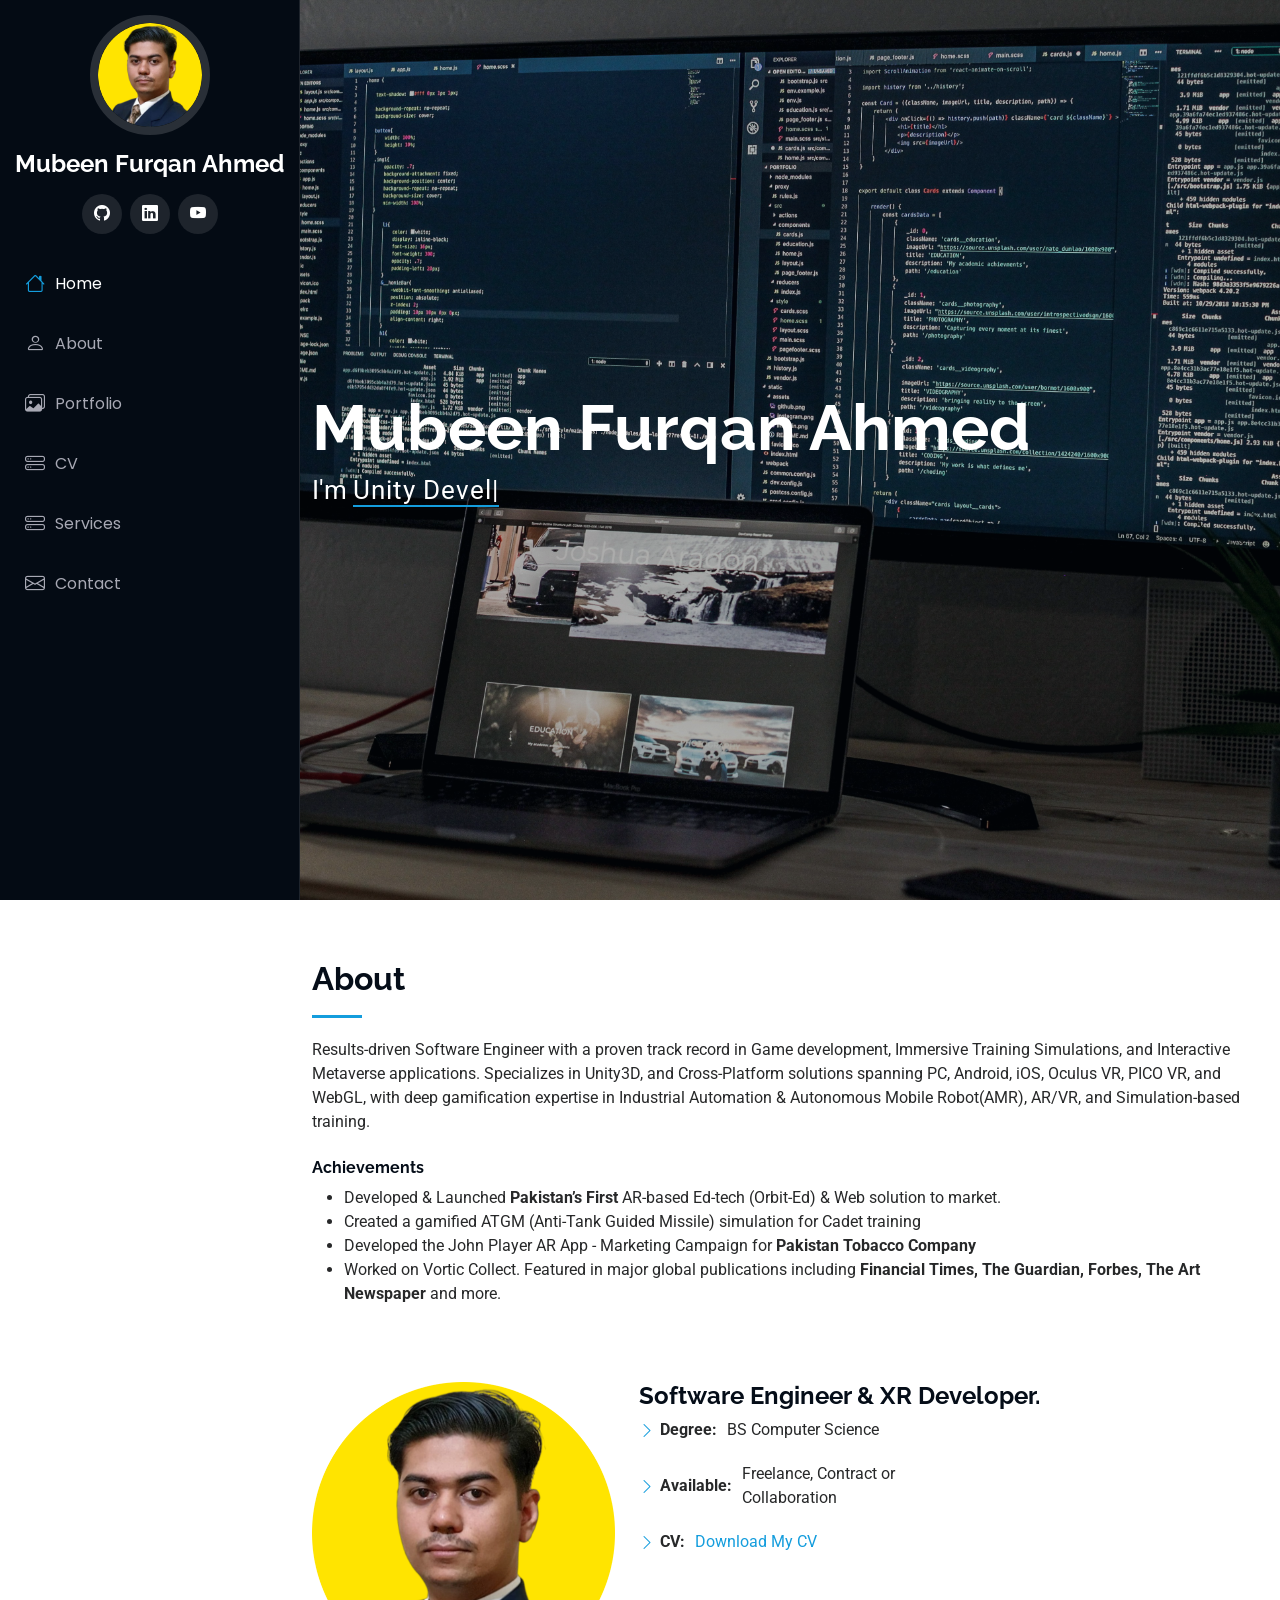
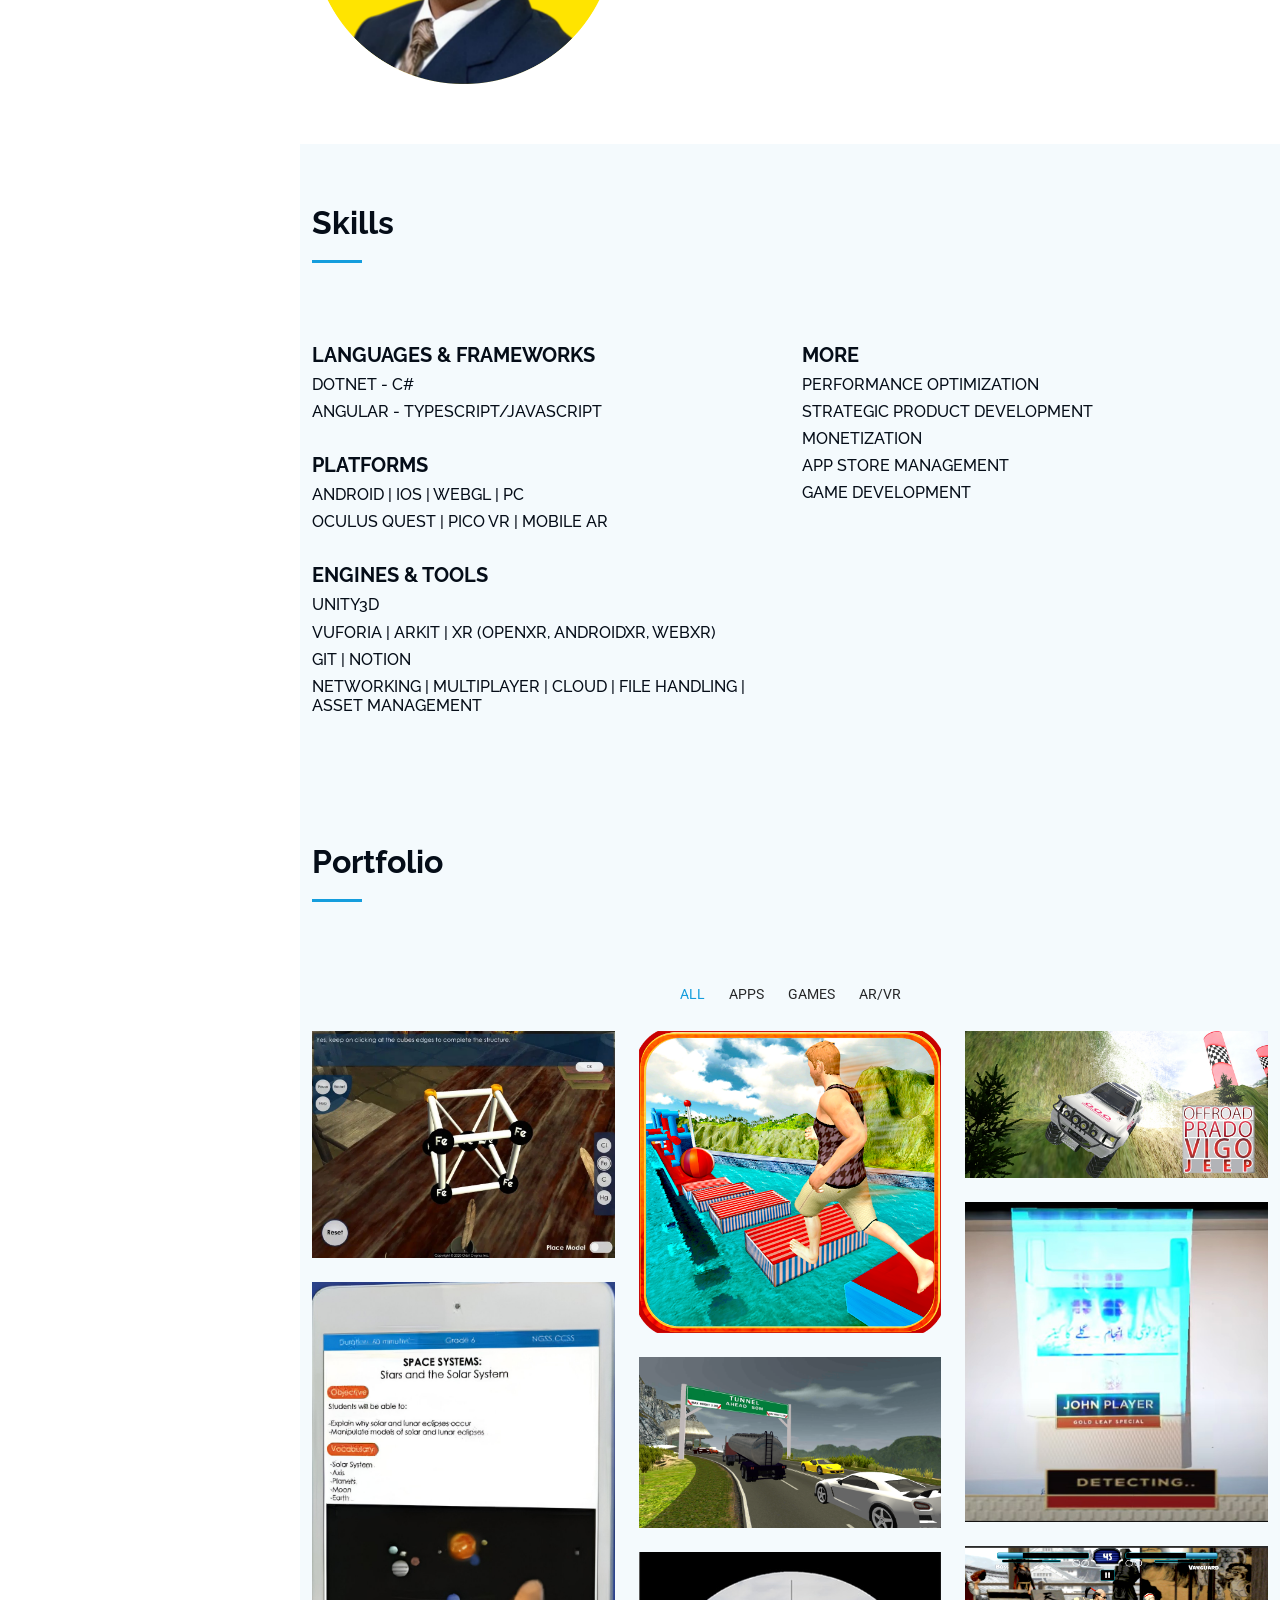
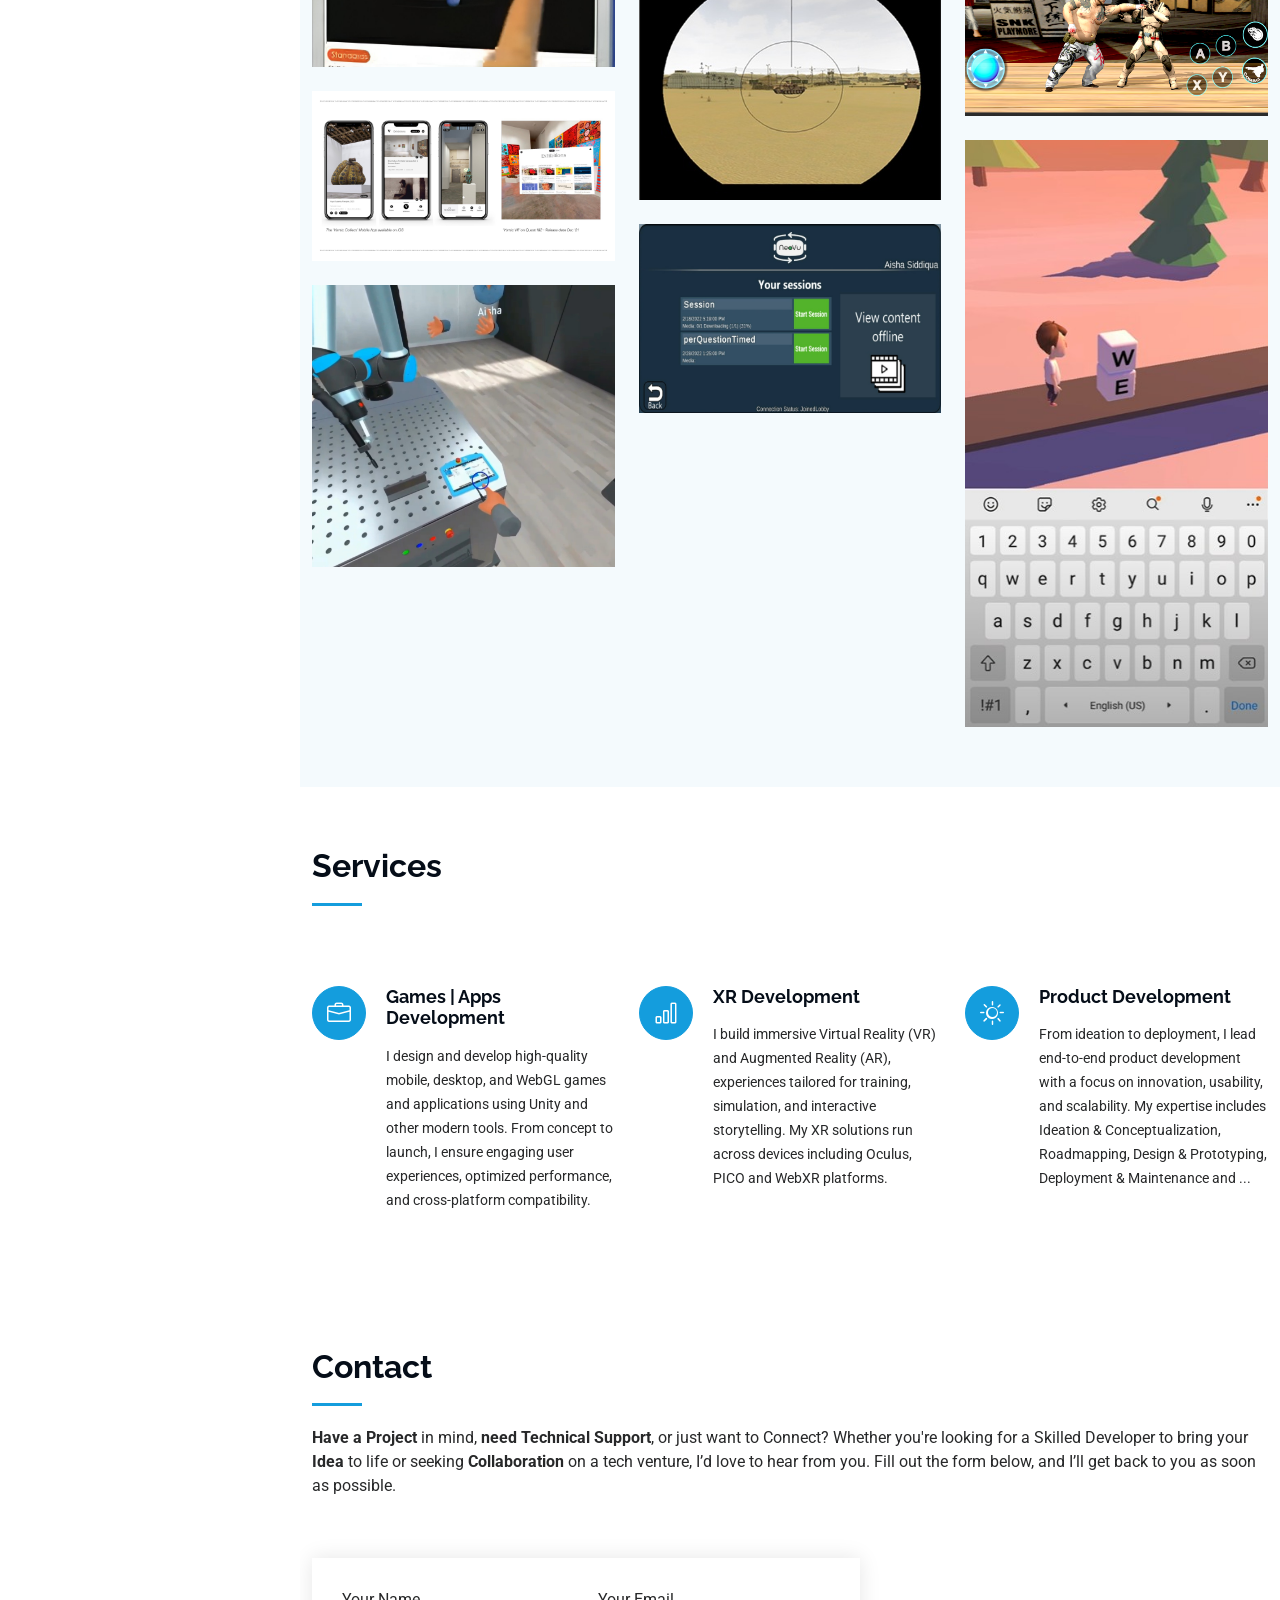
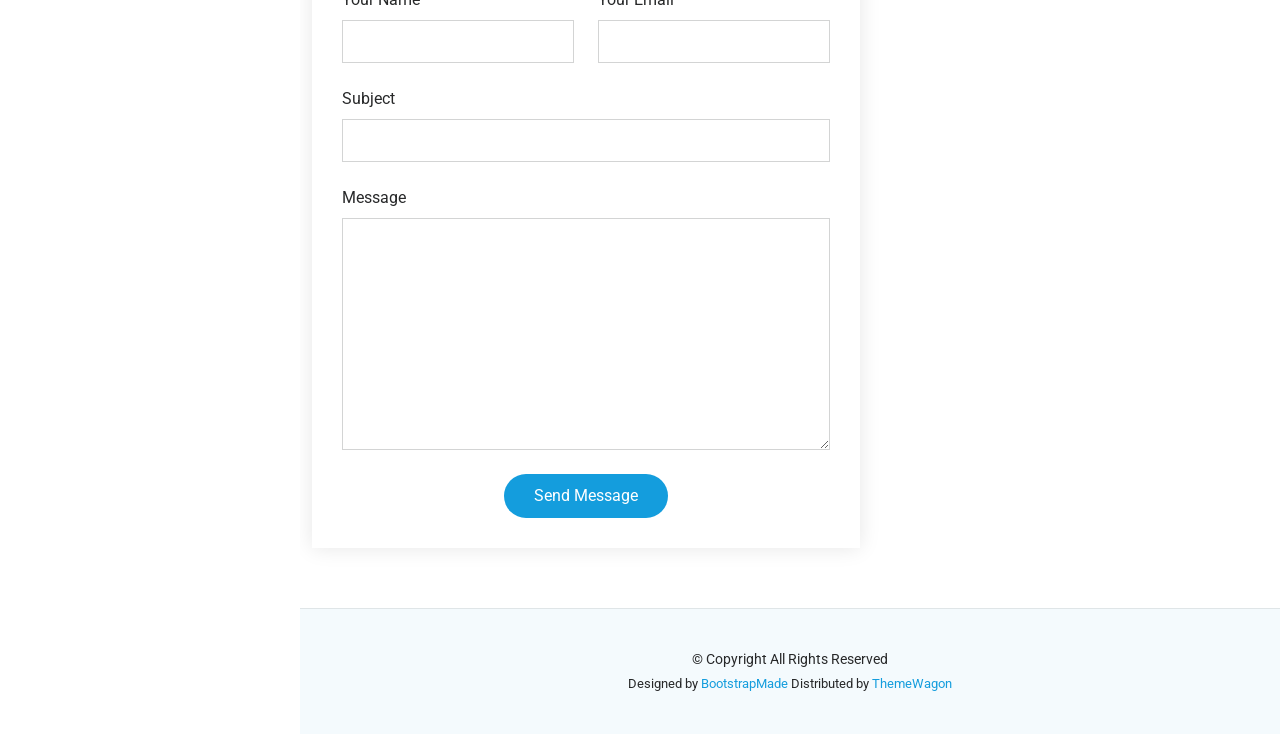
==== commit 9ff7e2de: "fixing downloading cv issue" ====
--- a/index.html
+++ b/index.html
@@ -66,7 +66,7 @@
         <li><a href="#hero" class="active"><i class="bi bi-house navicon"></i>Home</a></li>
         <li><a href="#about"><i class="bi bi-person navicon"></i> About</a></li>
         <li><a href="#portfolio"><i class="bi bi-images navicon"></i> Portfolio</a></li>
-        <li><a href="https://github.com/mubeenfa/portfolio/files/Mubeen_F_Ahmed_Resume"><i class="bi bi-hdd-stack navicon"></i>CV</a></li>
+        <li><a href="https://github.com/mubeenfa/portfolio/raw/main/Mubeen_F_Ahmed_Resume"><i class="bi bi-hdd-stack navicon"></i>CV</a></li>
         <li><a href="#services"><i class="bi bi-hdd-stack navicon"></i> Services</a></li>
         <li><a href="#contact"><i class="bi bi-envelope navicon"></i> Contact</a></li>
       </ul>
@@ -129,7 +129,7 @@
                   <li><i class="bi bi-chevron-right"></i> <strong>Degree:</strong> <span>BS Computer Science</span></li>
                   <li><i class="bi bi-chevron-right"></i> <strong>Available:</strong> <span>Freelance, Contract or Collaboration</span></li>
                   <li><i class="bi bi-chevron-right"></i> <strong>CV:</strong>
-                    <a href="https://github.com/mubeenfa/portfolio/files/Mubeen_F_Ahmed_Resume" download>Download My CV</a>
+                    <a href="https://github.com/mubeenfa/portfolio/raw/main/Mubeen_F_Ahmed_Resume" download>Download My CV</a>
                   </li>
                 </ul>
               </div>
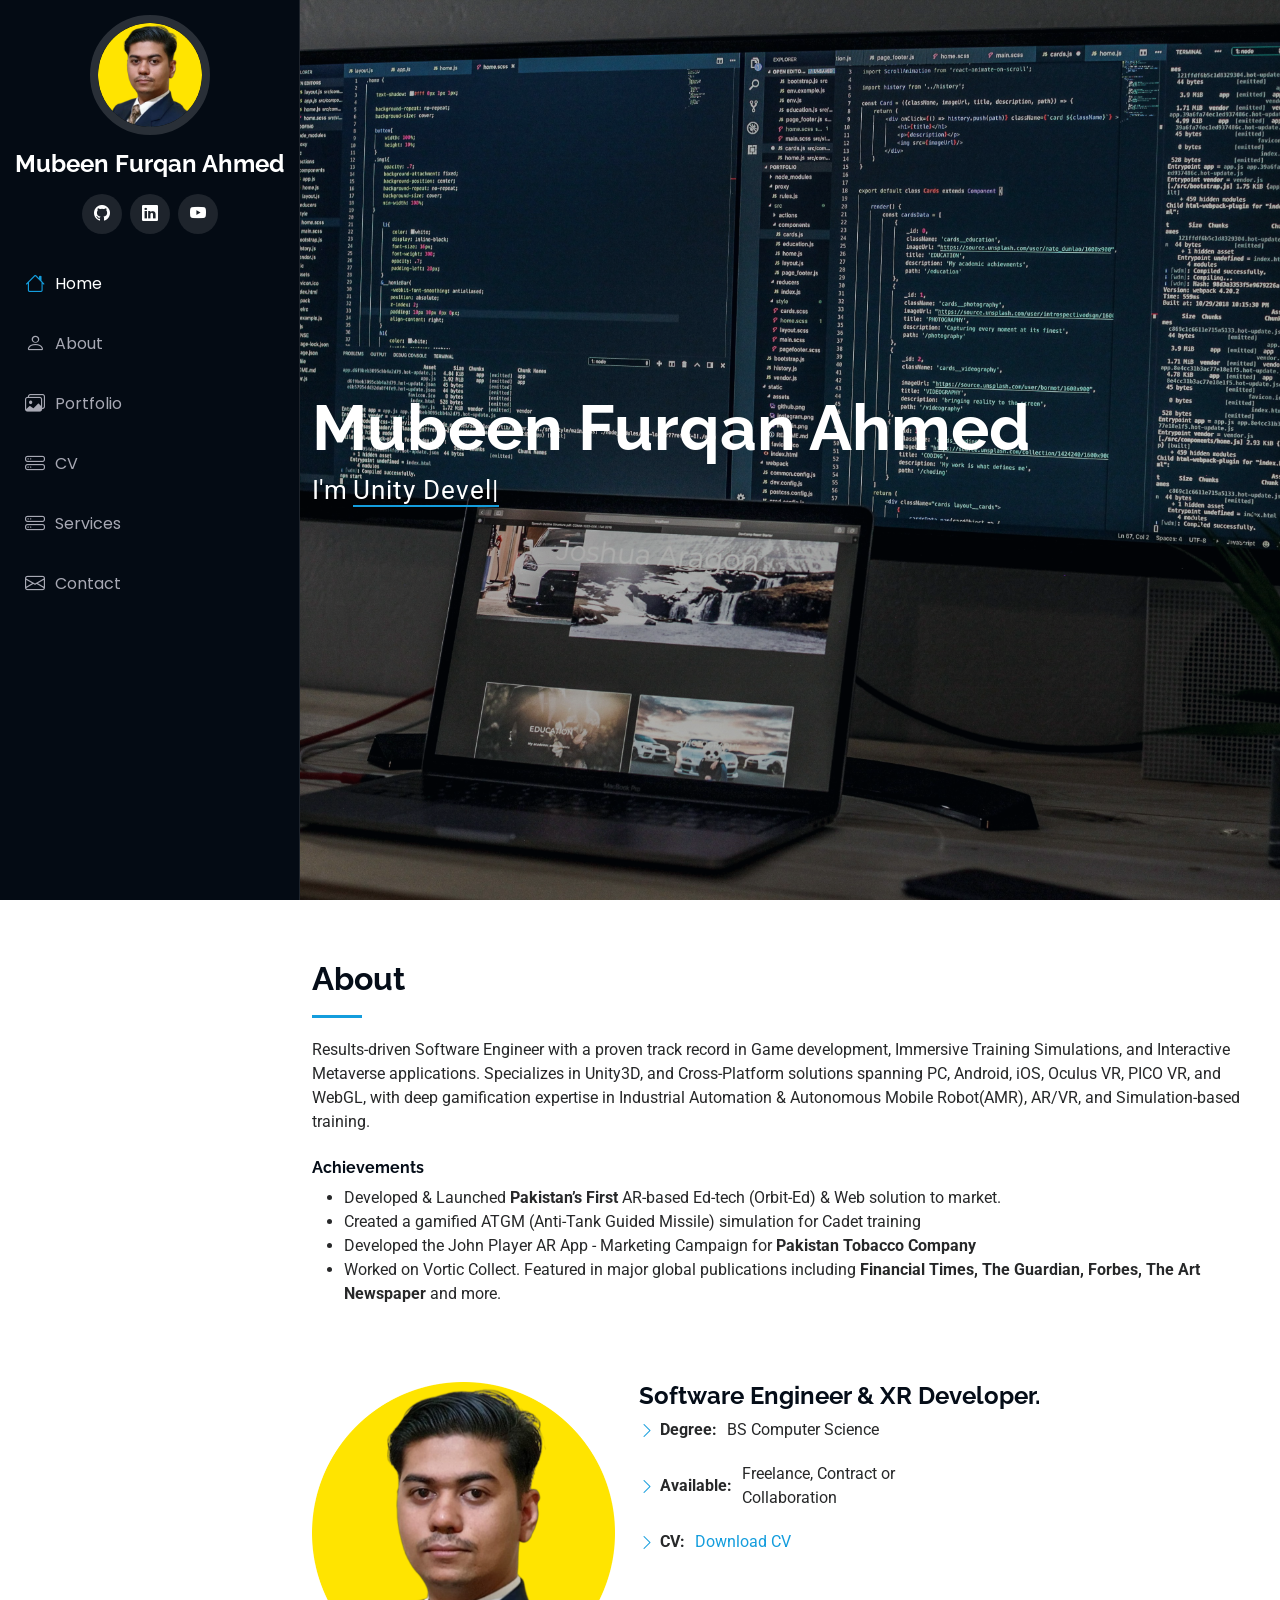
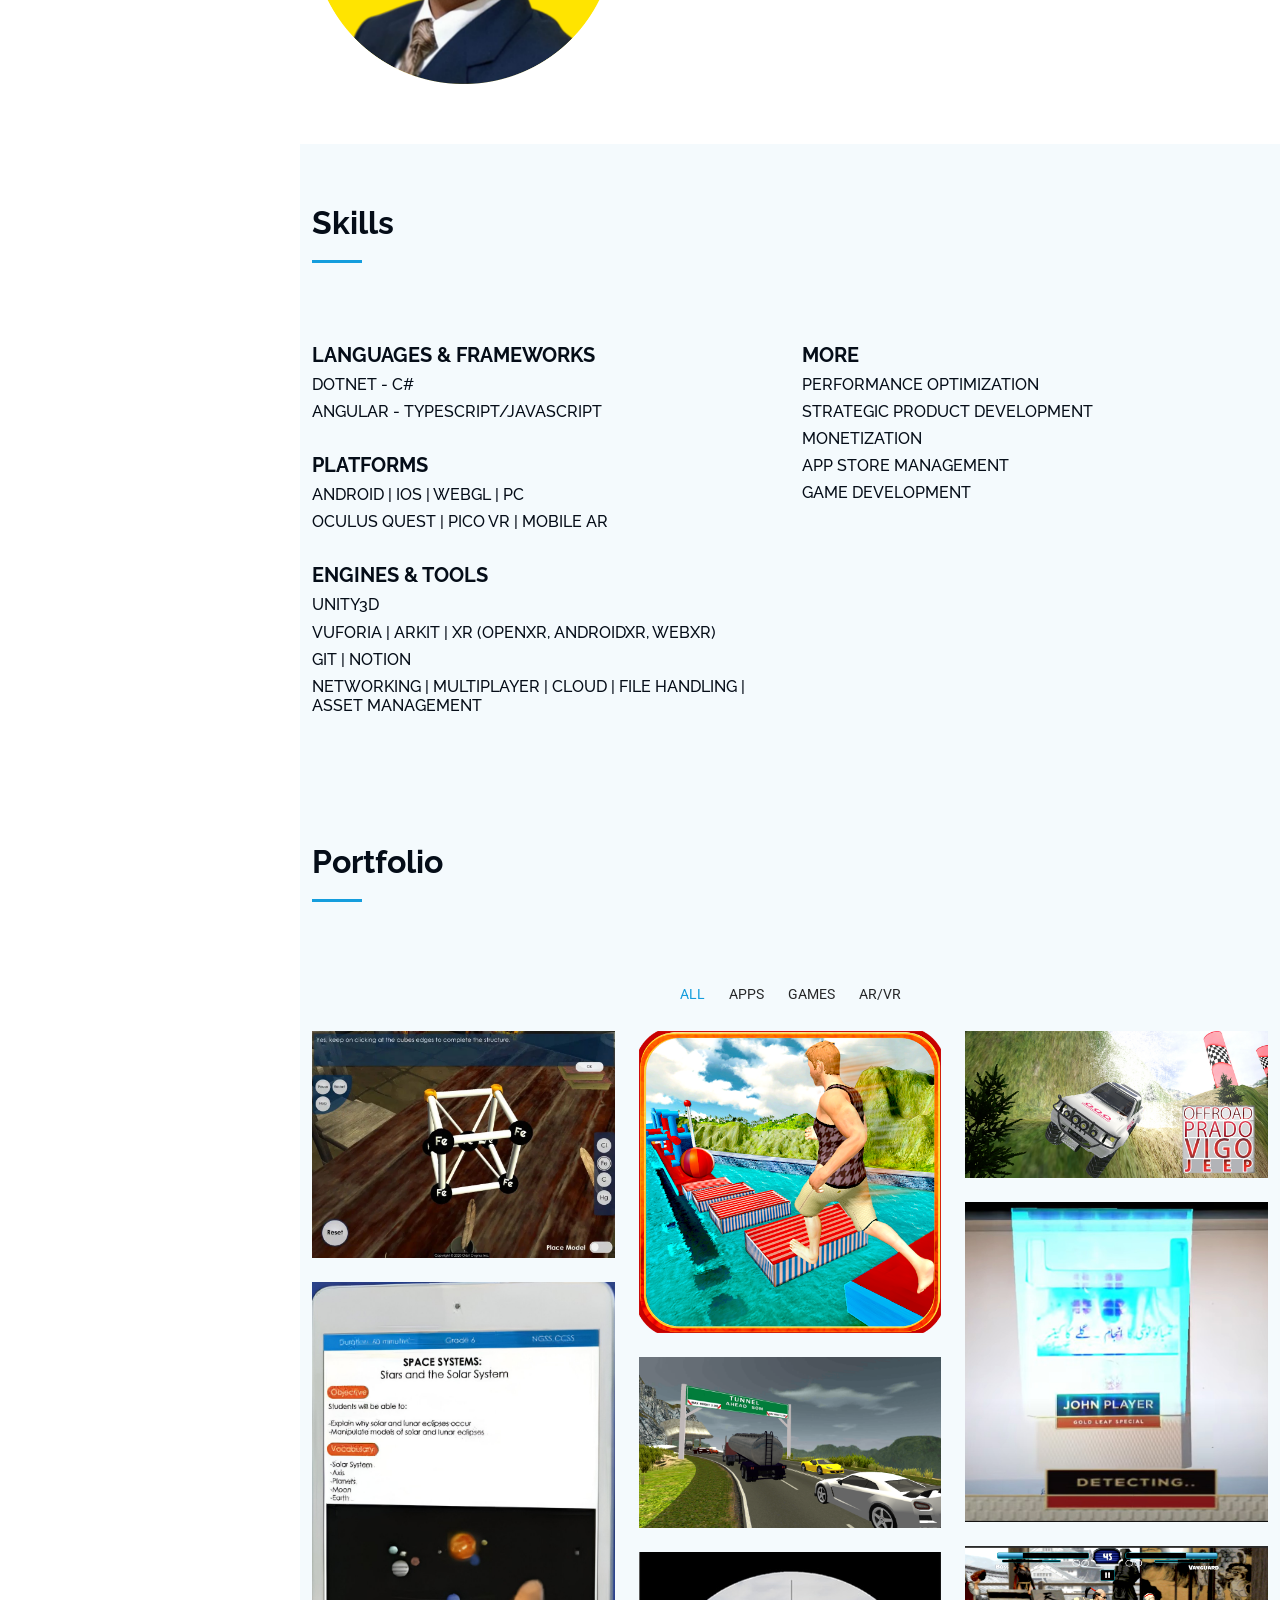
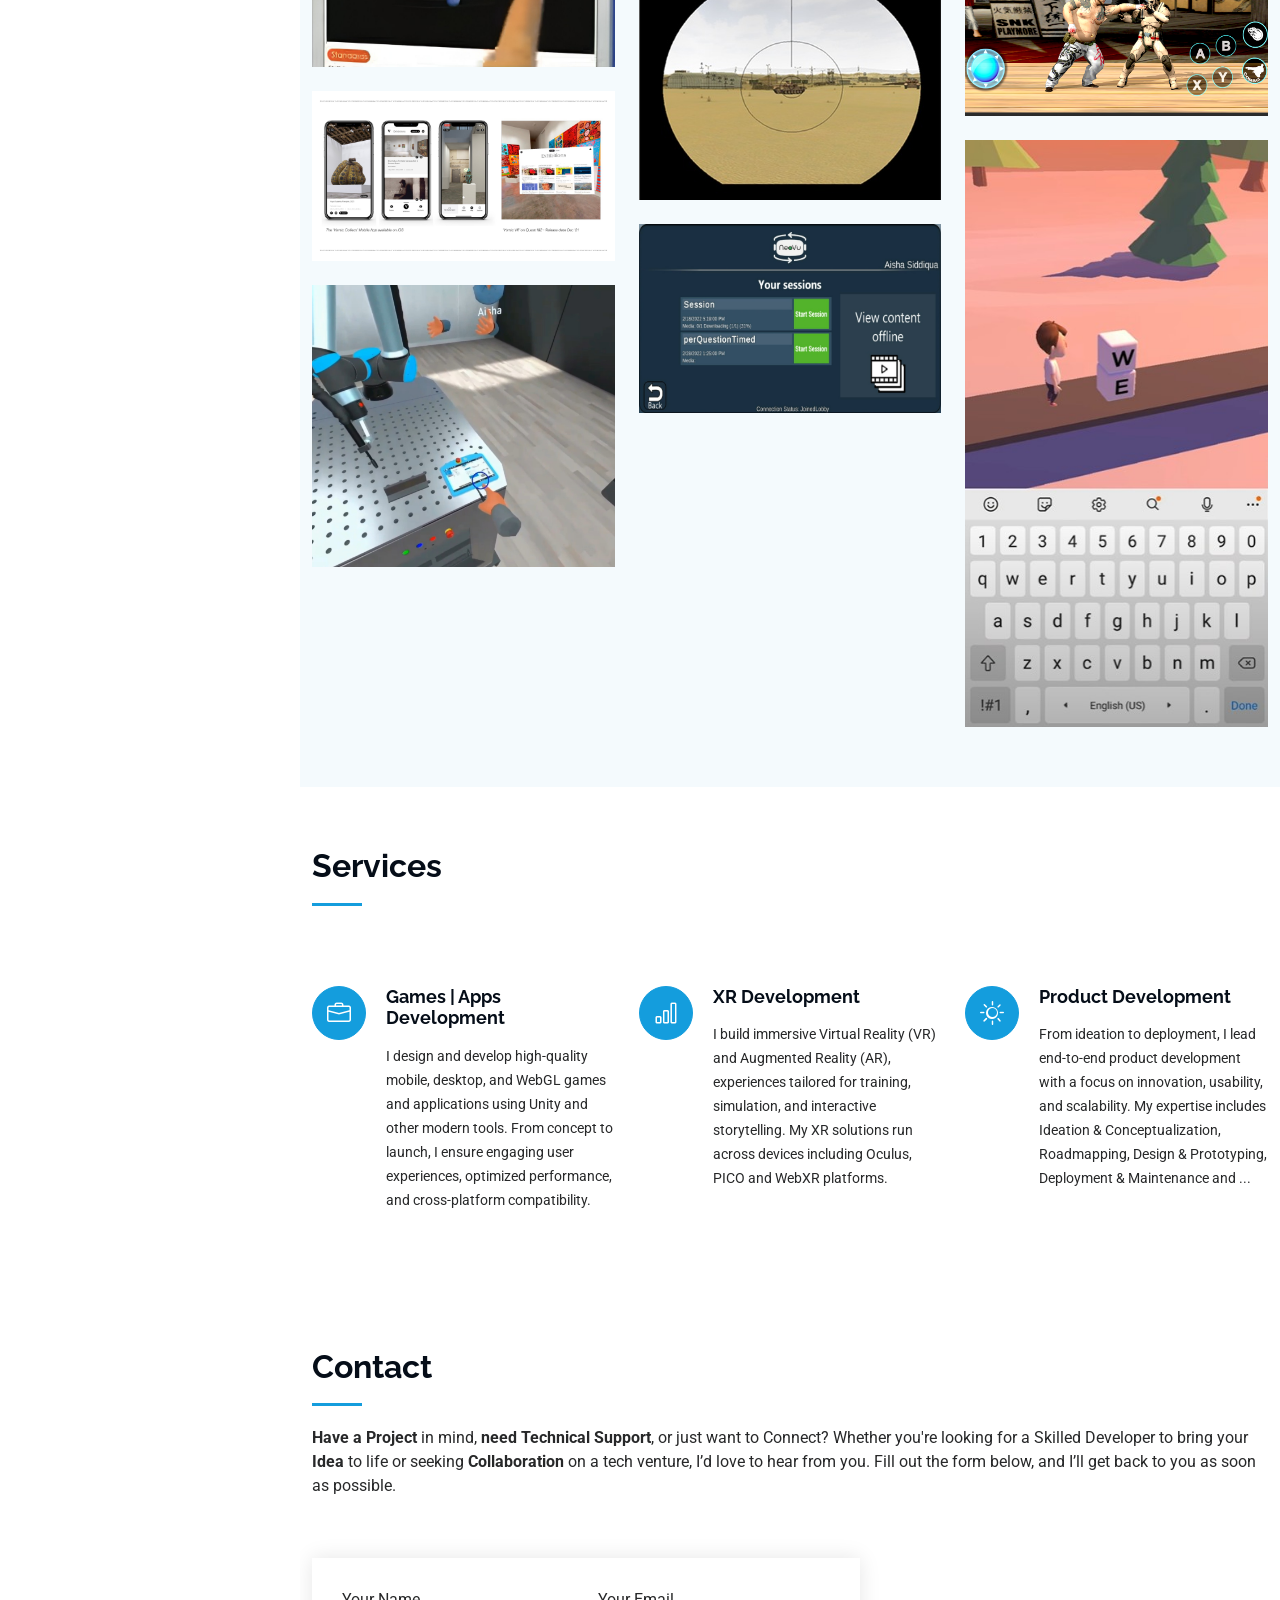
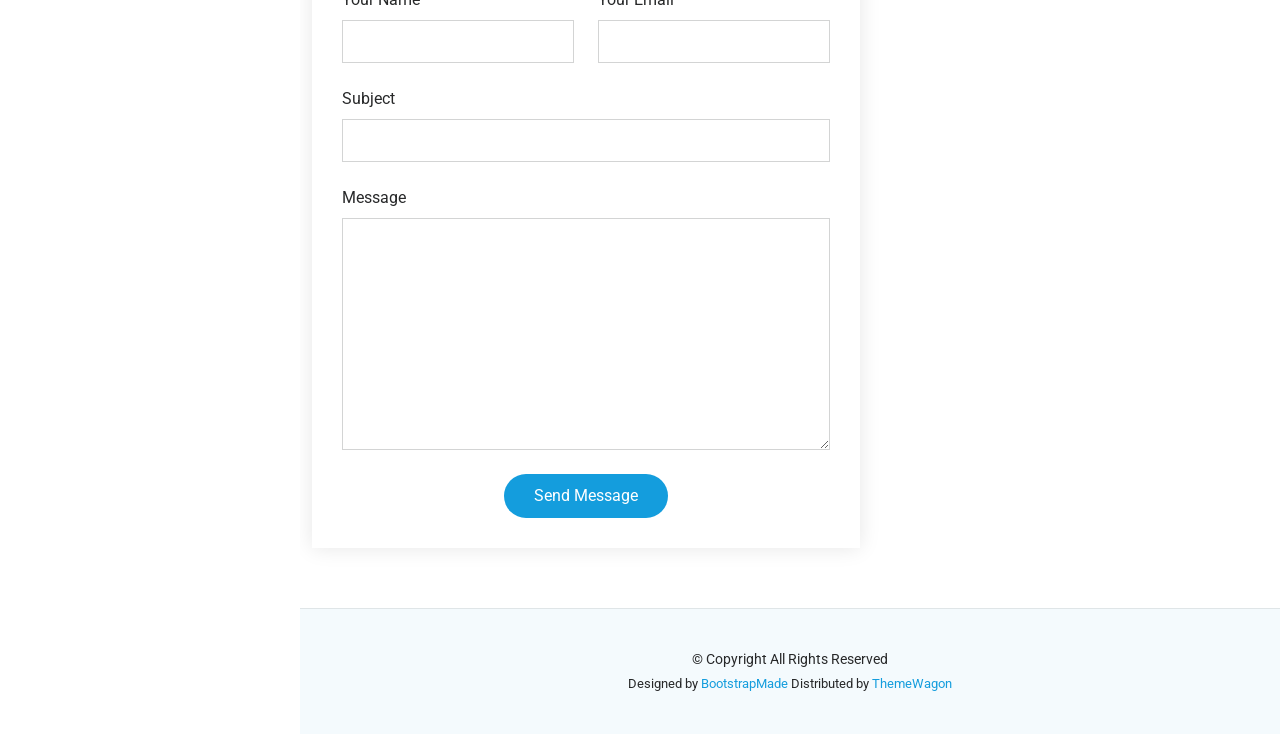
==== commit 33a548b4: "added extension" ====
--- a/index.html
+++ b/index.html
@@ -66,7 +66,7 @@
         <li><a href="#hero" class="active"><i class="bi bi-house navicon"></i>Home</a></li>
         <li><a href="#about"><i class="bi bi-person navicon"></i> About</a></li>
         <li><a href="#portfolio"><i class="bi bi-images navicon"></i> Portfolio</a></li>
-        <li><a href="https://github.com/mubeenfa/portfolio/raw/main/Mubeen_F_Ahmed_Resume"><i class="bi bi-hdd-stack navicon"></i>CV</a></li>
+        <li><a href="https://github.com/mubeenfa/portfolio/raw/main/Mubeen_F_Ahmed_Resume.docx" download><i class="bi bi-hdd-stack navicon"></i>CV</a></li>
         <li><a href="#services"><i class="bi bi-hdd-stack navicon"></i> Services</a></li>
         <li><a href="#contact"><i class="bi bi-envelope navicon"></i> Contact</a></li>
       </ul>
@@ -129,7 +129,7 @@
                   <li><i class="bi bi-chevron-right"></i> <strong>Degree:</strong> <span>BS Computer Science</span></li>
                   <li><i class="bi bi-chevron-right"></i> <strong>Available:</strong> <span>Freelance, Contract or Collaboration</span></li>
                   <li><i class="bi bi-chevron-right"></i> <strong>CV:</strong>
-                    <a href="https://github.com/mubeenfa/portfolio/raw/main/Mubeen_F_Ahmed_Resume" download>Download My CV</a>
+                    <a href="https://github.com/mubeenfa/portfolio/raw/main/Mubeen_F_Ahmed_Resume.docx" download>Download CV</a>
                   </li>
                 </ul>
               </div>
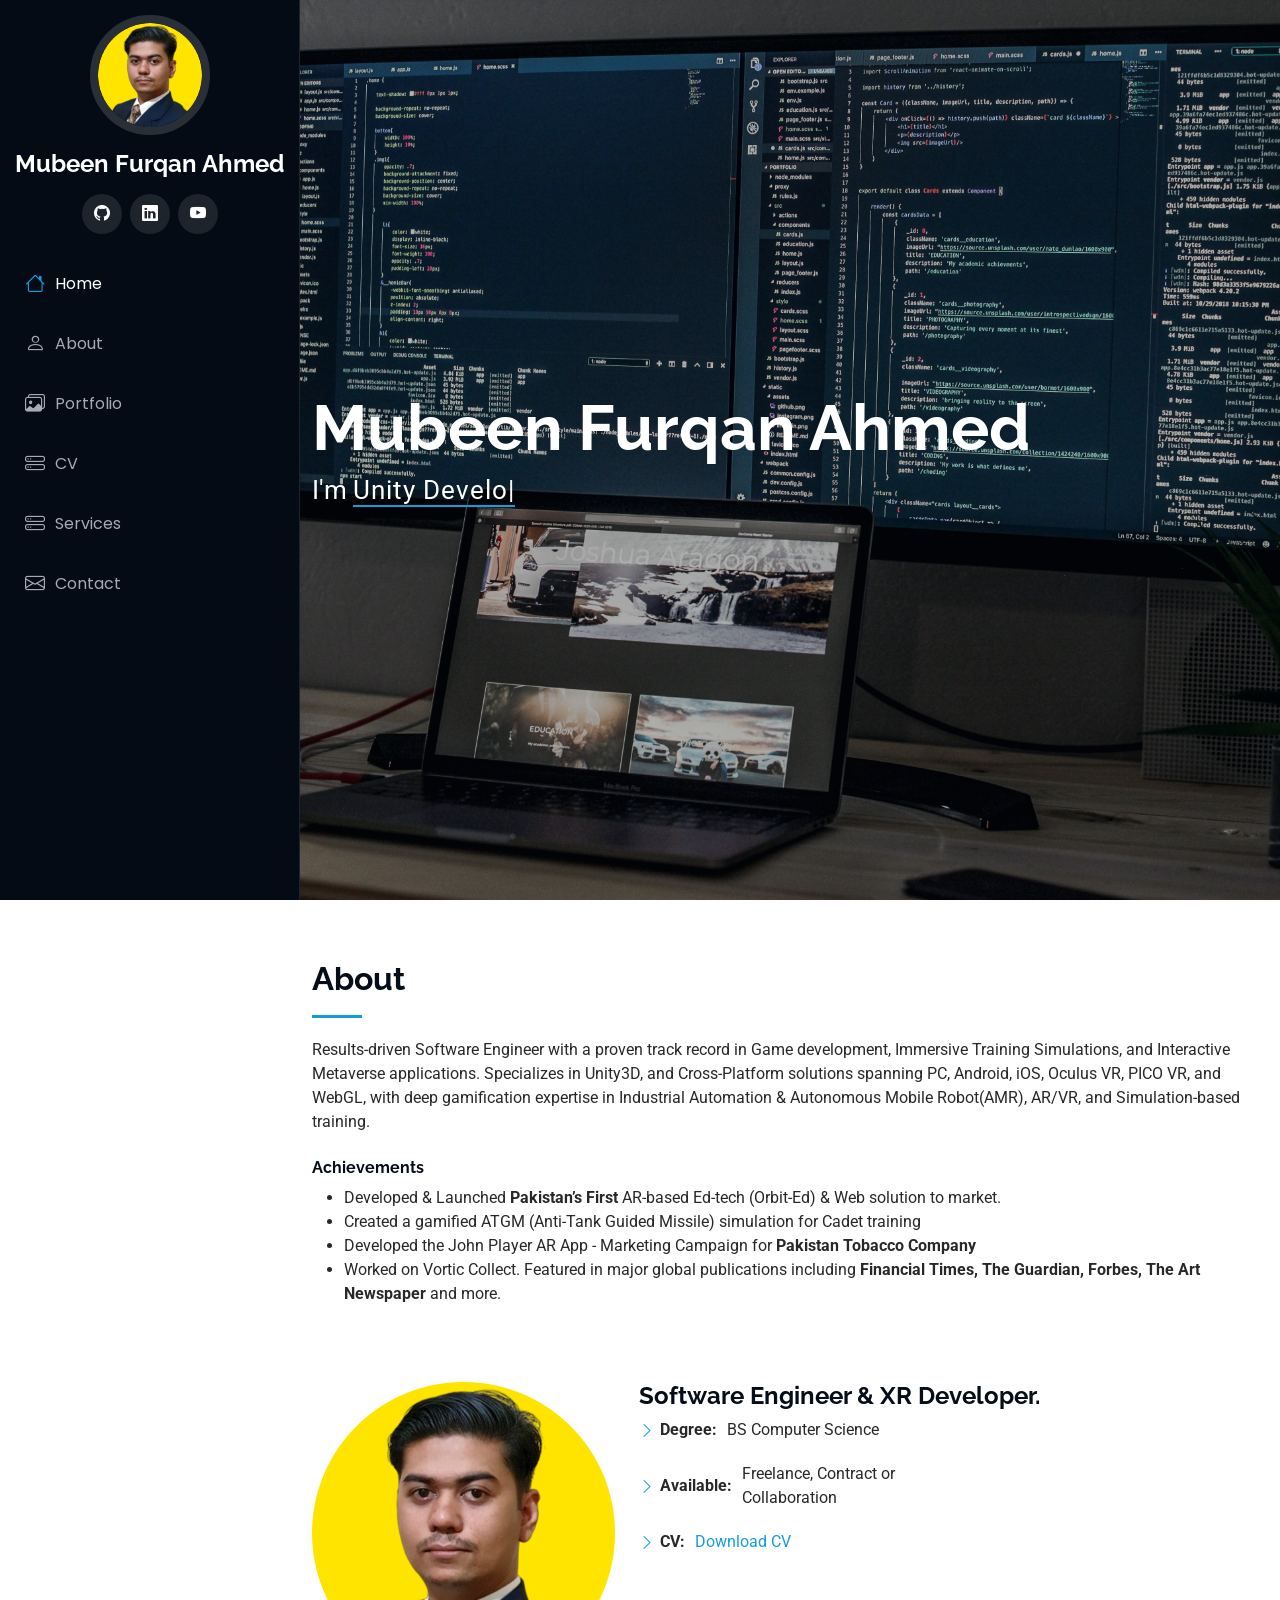
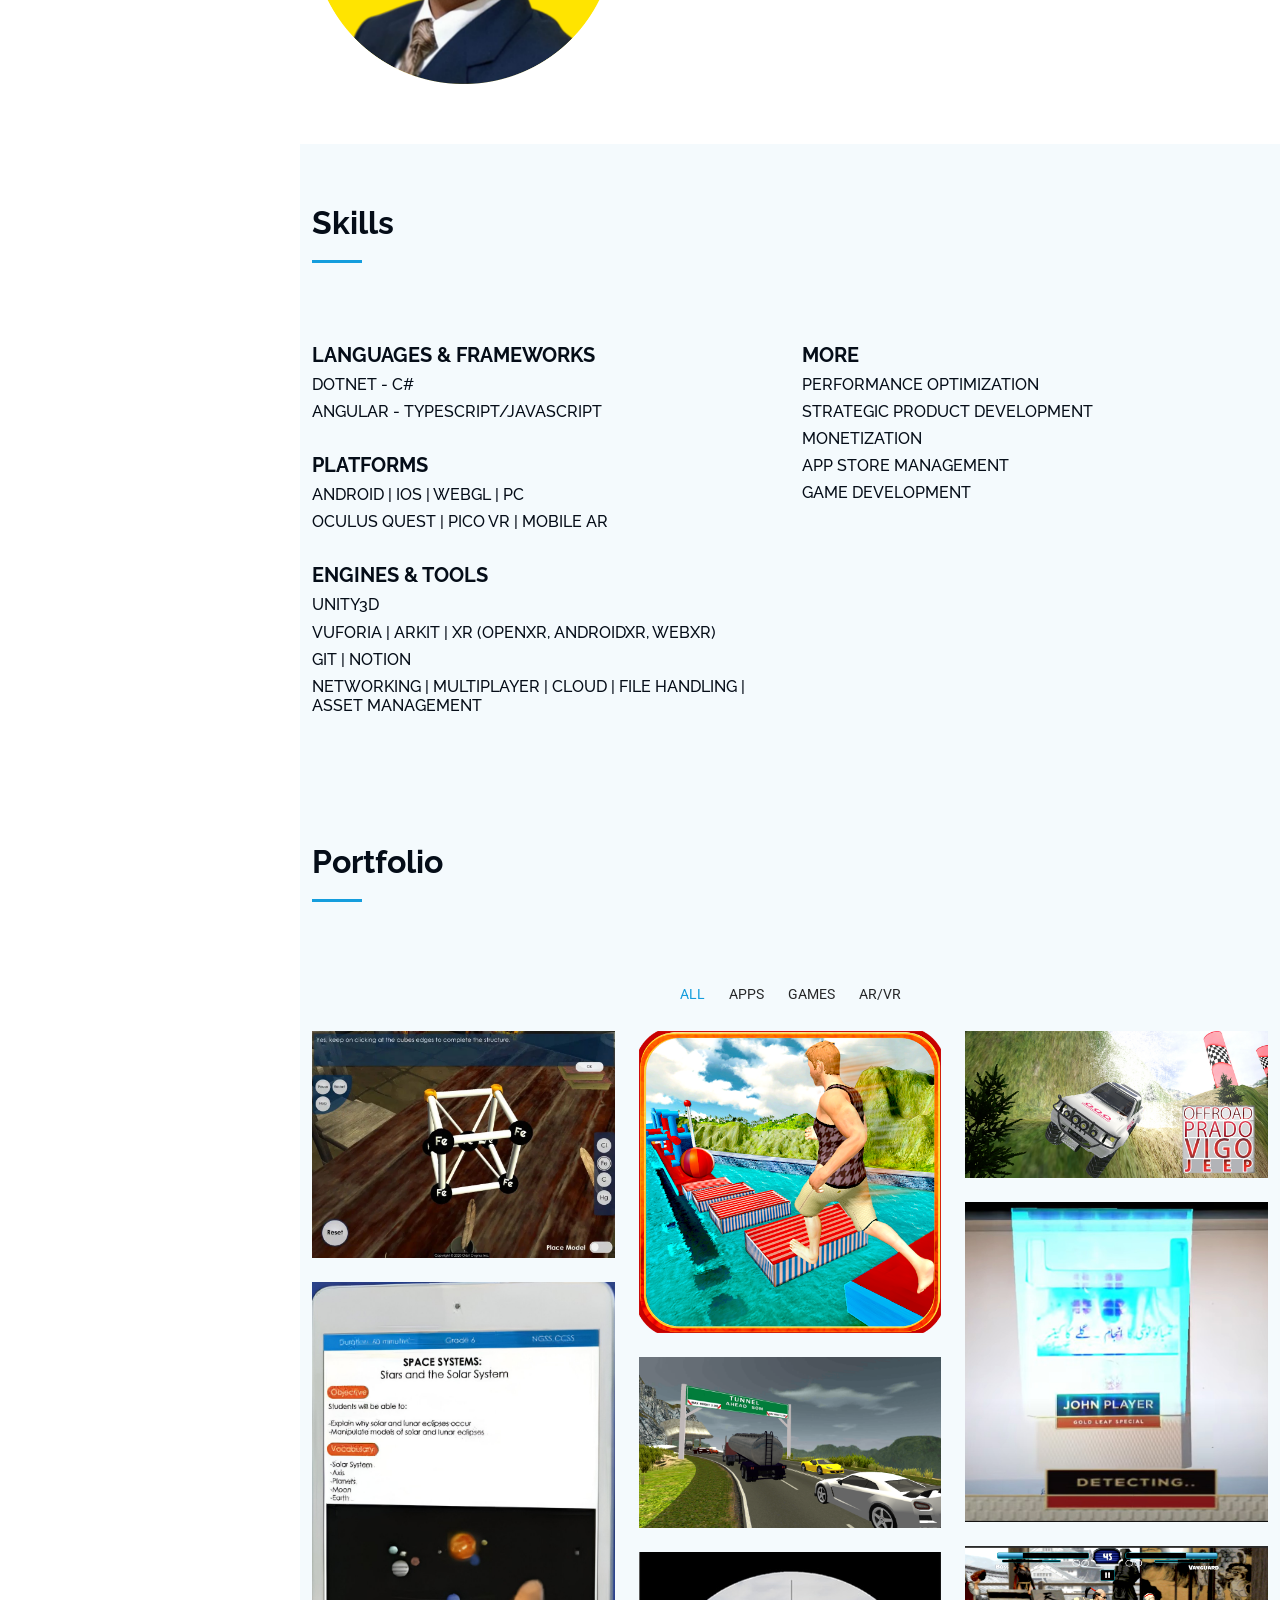
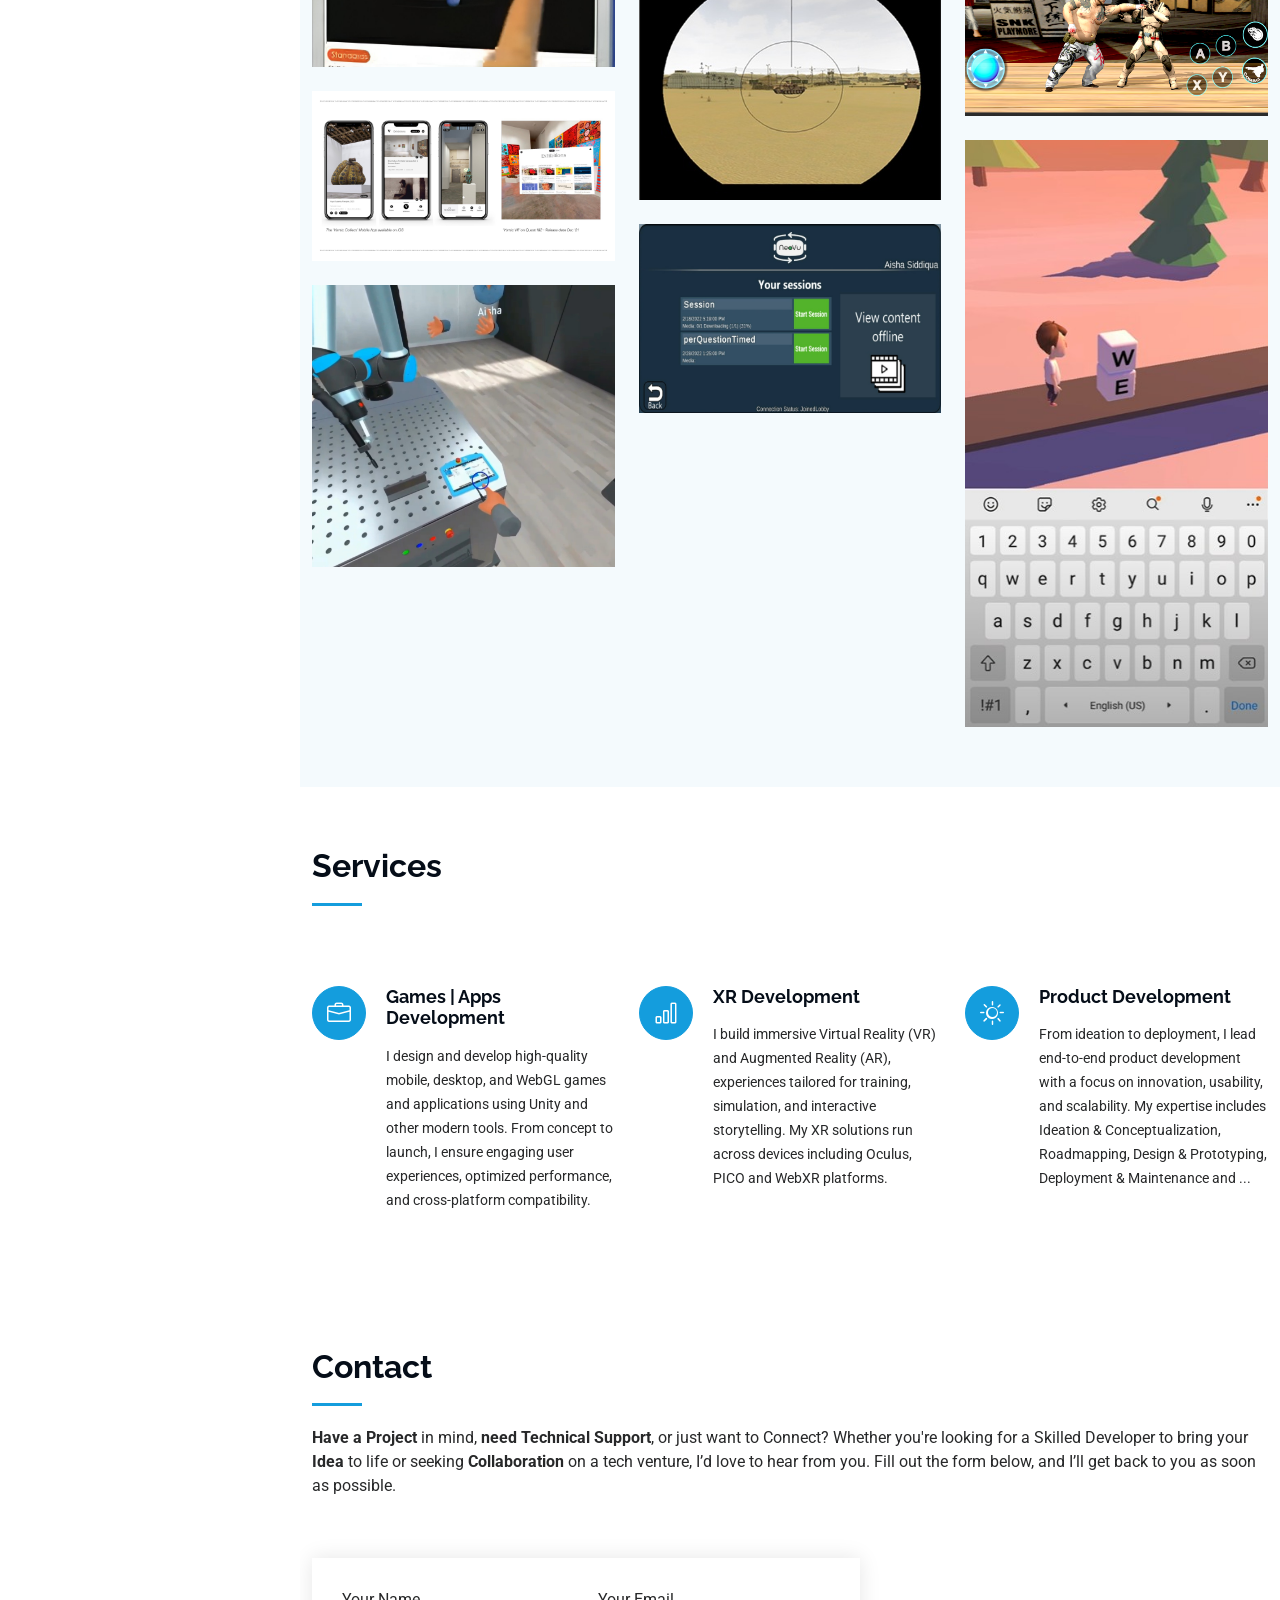
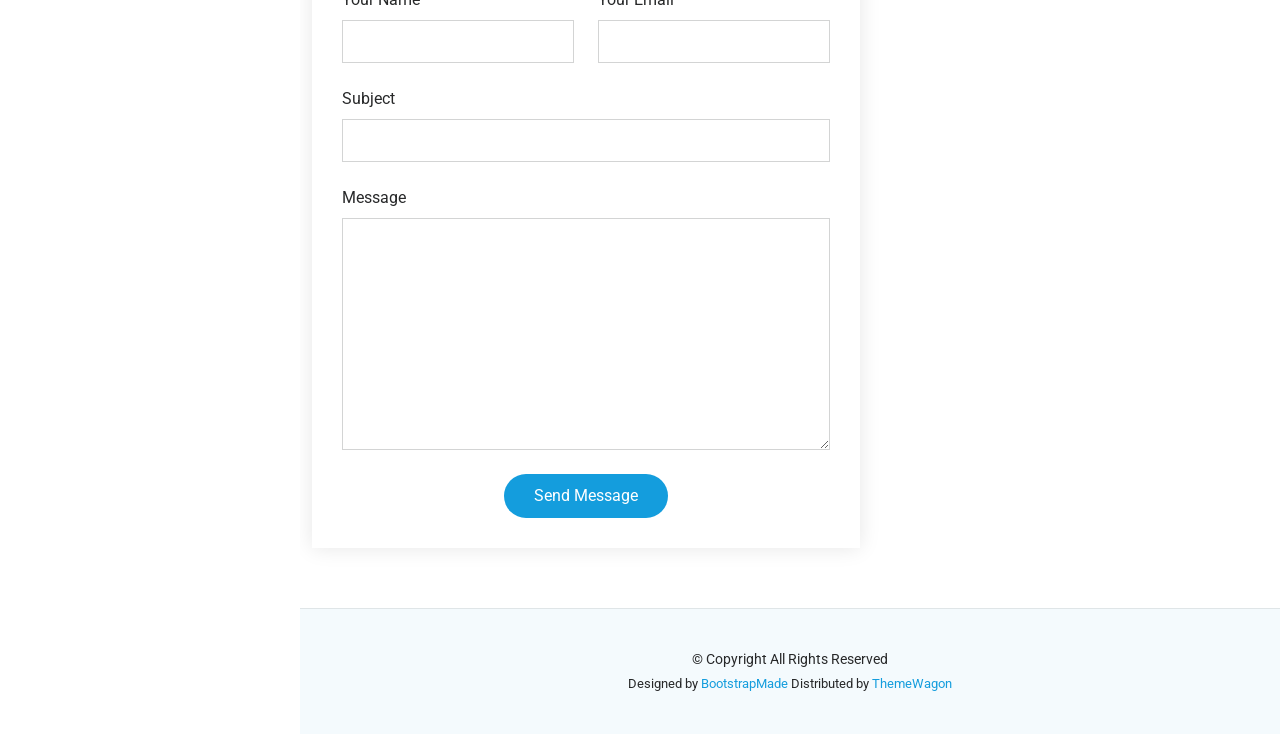
==== commit a2ff0818: "Update index.html" ====
--- a/index.html
+++ b/index.html
@@ -66,7 +66,7 @@
         <li><a href="#hero" class="active"><i class="bi bi-house navicon"></i>Home</a></li>
         <li><a href="#about"><i class="bi bi-person navicon"></i> About</a></li>
         <li><a href="#portfolio"><i class="bi bi-images navicon"></i> Portfolio</a></li>
-        <li><a href="https://github.com/mubeenfa/portfolio/raw/main/Mubeen_F_Ahmed_Resume.docx" download><i class="bi bi-hdd-stack navicon"></i>CV</a></li>
+        <li><a href="https://github.com/mubeenfa/portfolio/raw/main/Mubeen_F_Ahmed_Resume.docx" target="_blank" download><i class="bi bi-hdd-stack navicon"></i>CV</a></li>
         <li><a href="#services"><i class="bi bi-hdd-stack navicon"></i> Services</a></li>
         <li><a href="#contact"><i class="bi bi-envelope navicon"></i> Contact</a></li>
       </ul>
@@ -129,7 +129,7 @@
                   <li><i class="bi bi-chevron-right"></i> <strong>Degree:</strong> <span>BS Computer Science</span></li>
                   <li><i class="bi bi-chevron-right"></i> <strong>Available:</strong> <span>Freelance, Contract or Collaboration</span></li>
                   <li><i class="bi bi-chevron-right"></i> <strong>CV:</strong>
-                    <a href="https://github.com/mubeenfa/portfolio/raw/main/Mubeen_F_Ahmed_Resume.docx" download>Download CV</a>
+                    <a href="https://github.com/mubeenfa/portfolio/raw/main/Mubeen_F_Ahmed_Resume.docx" target="_blank" download>Download CV</a>
                   </li>
                 </ul>
               </div>
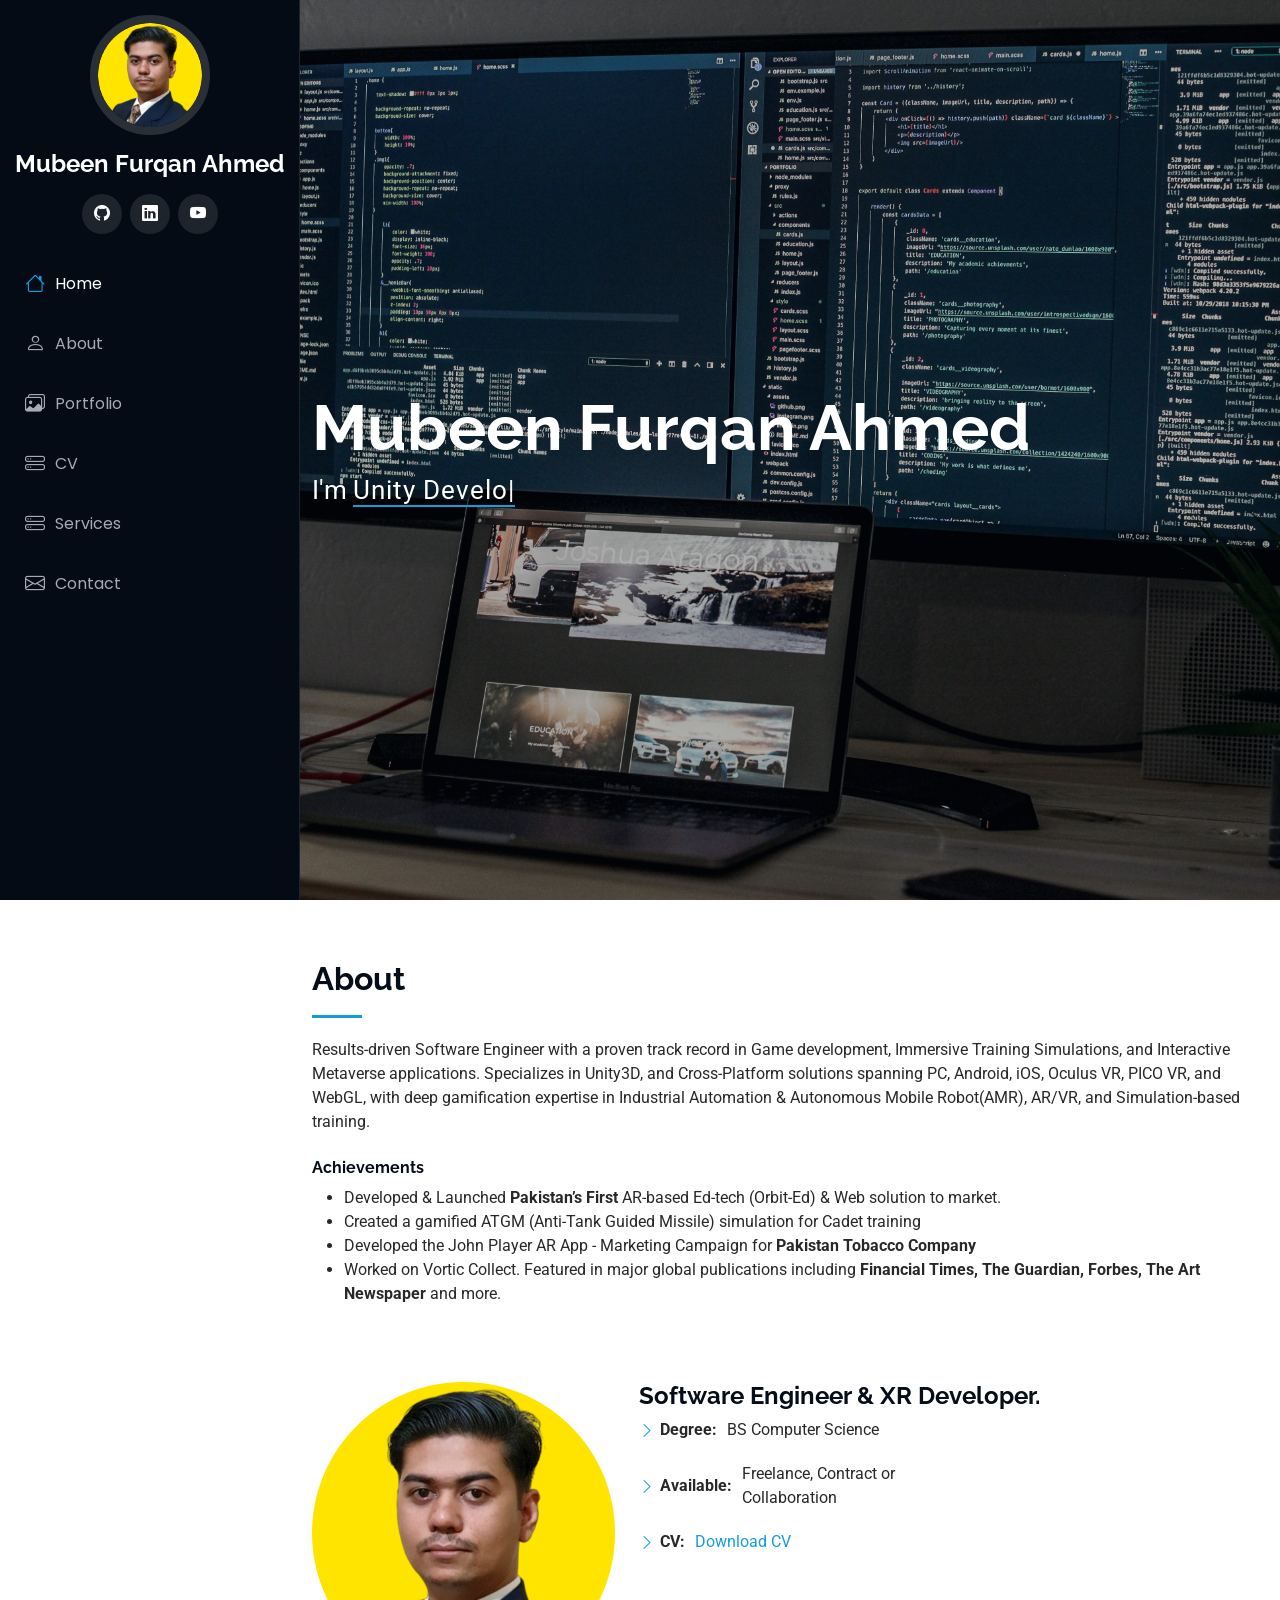
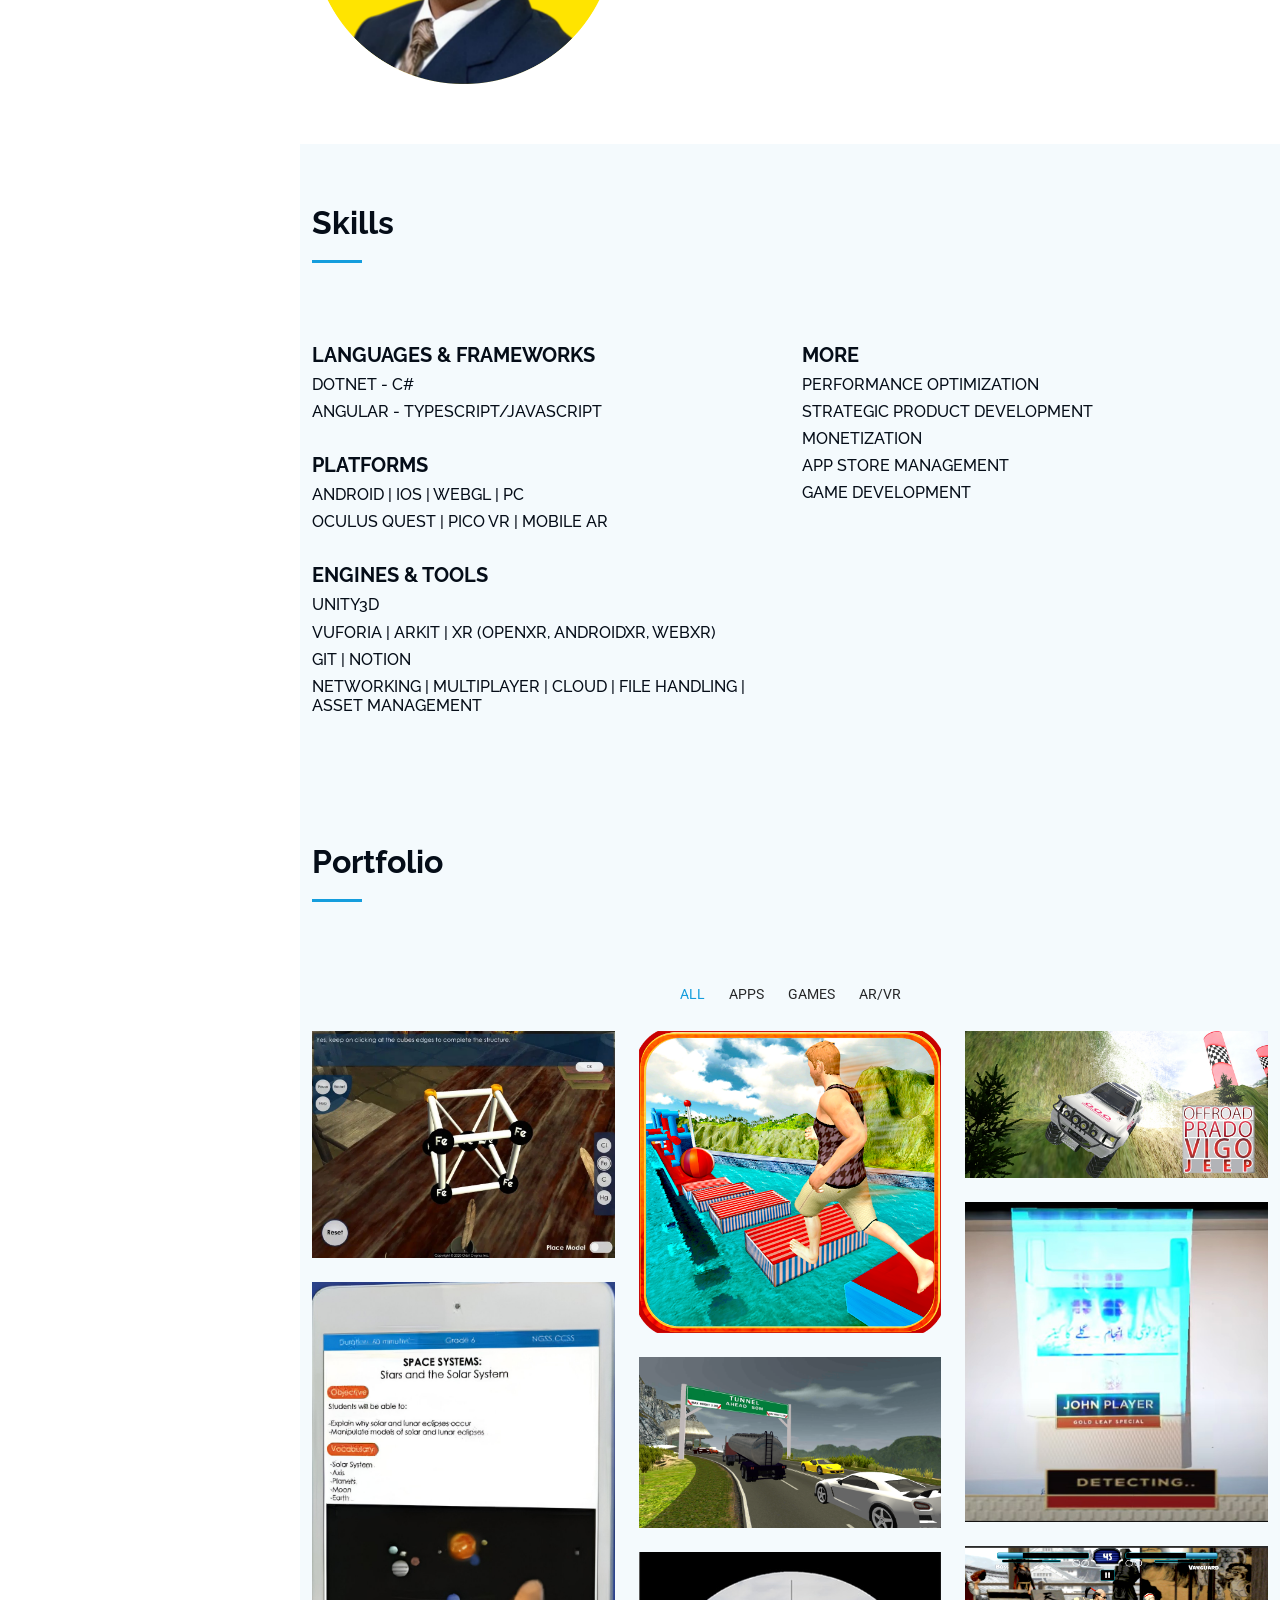
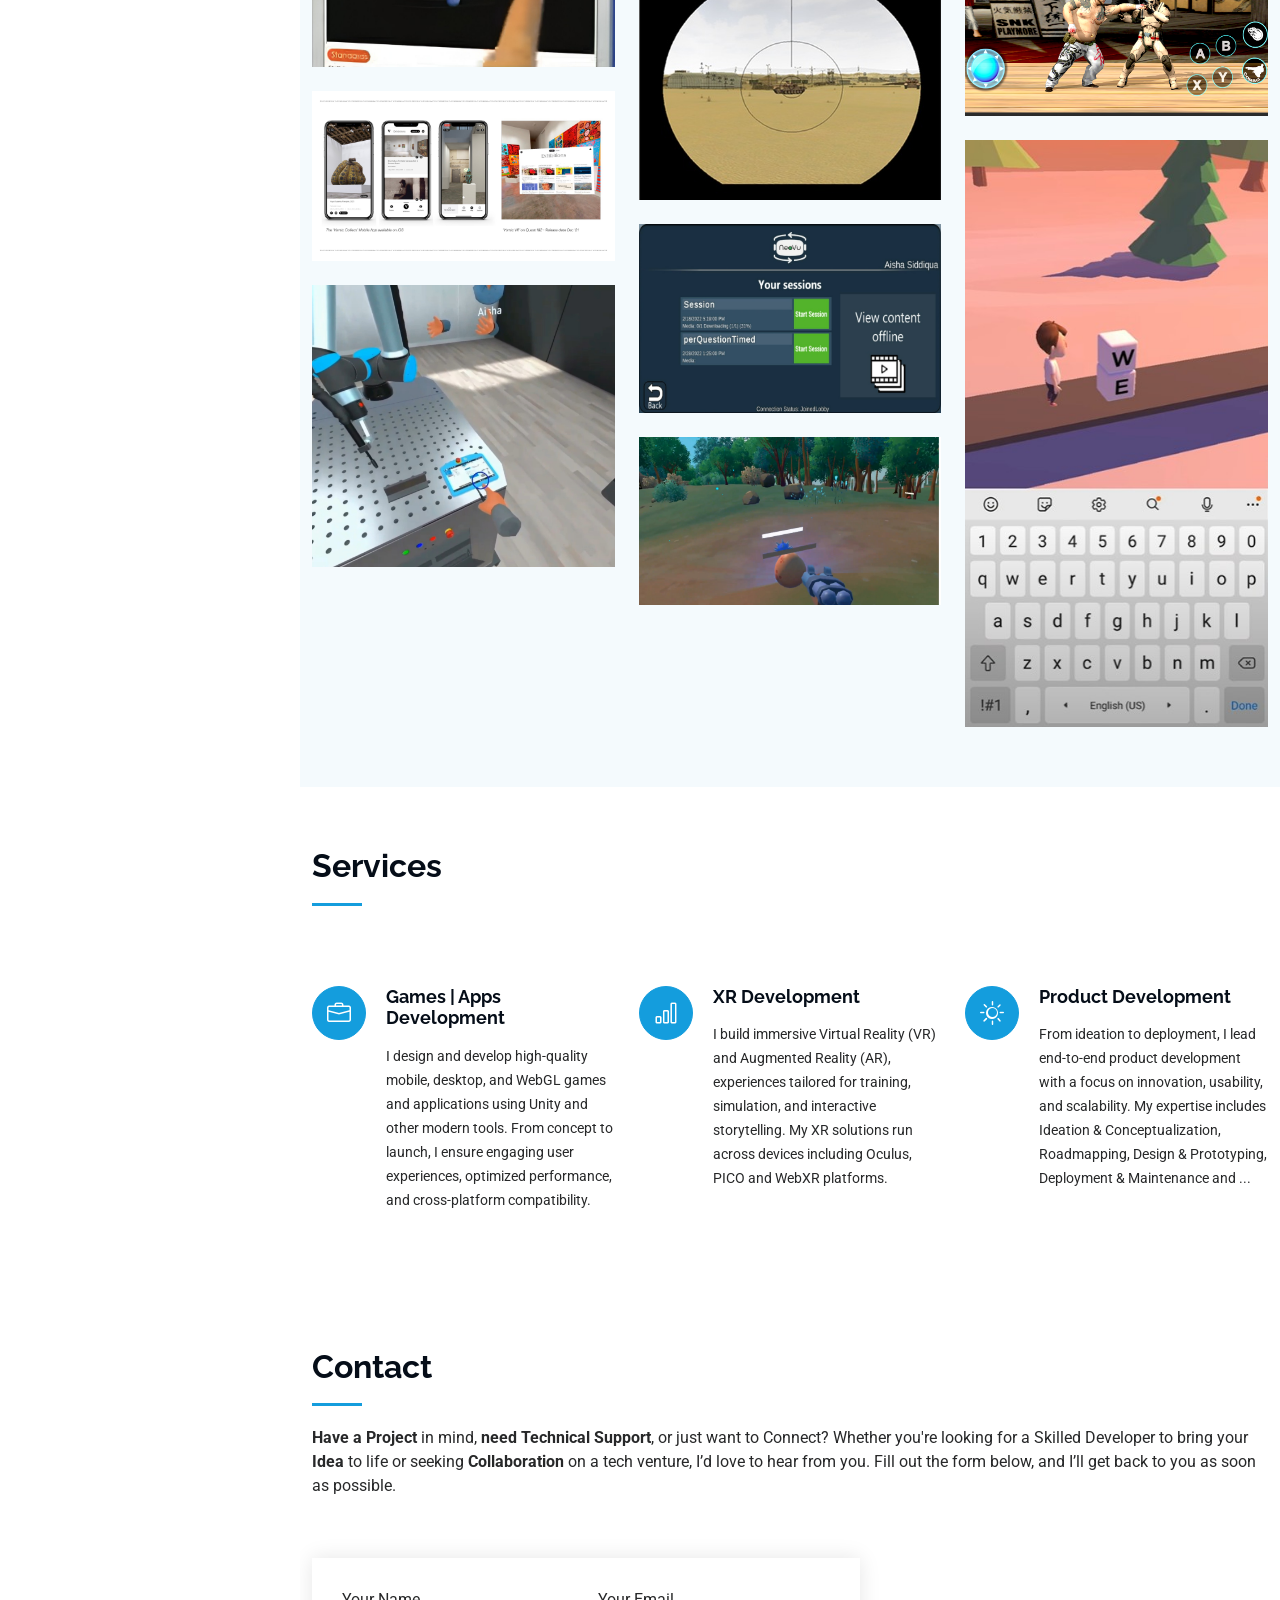
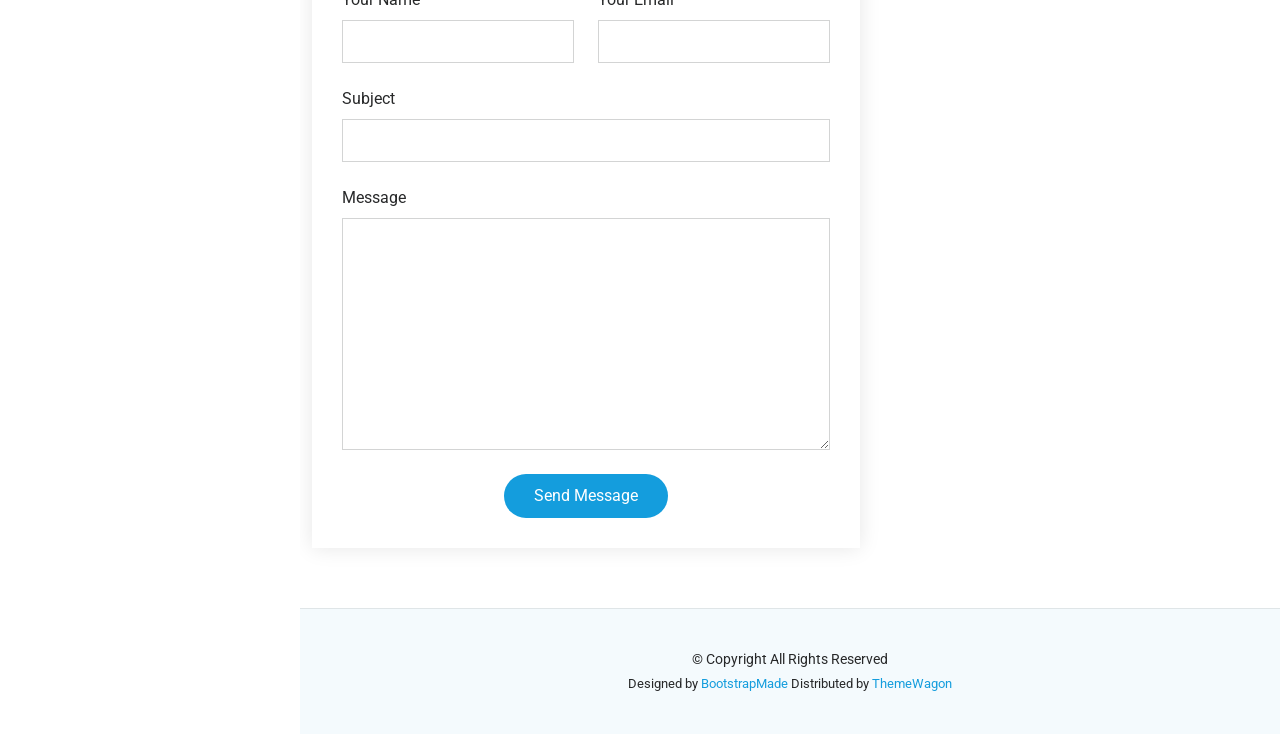
==== commit 864d5065: "added a new portfolio item" ====
--- a/index.html
+++ b/index.html
@@ -449,7 +449,22 @@
                 </div>
               </div>
             </div><!-- End Portfolio Item -->
-
+            
+            <div class="col-lg-4 col-md-6 portfolio-item isotope-item filter-arvr">
+              <div class="portfolio-content h-100">
+                <img src="assets/img/portfolio/vr-3.jpg" class="img-fluid" alt="NeoVU Web based Cobot Welding Simulation">
+                <div class="portfolio-info">
+                  <h4>VR</h4>https://youtu.be/iMoNEeSE774
+                  <p>VR FPS Gameplay Prototype </p>
+                  <a href="assets/img/portfolio/vr-3.jpg" title="Monsters - VR FPS Gameplay Prototype" data-gallery="portfolio-gallery-ar/vr" class="glightbox preview-link"><i class="bi bi-zoom-in"></i></a>
+                  <a href="portfolio-details.html" title="More Details" class="details-link view-details"
+                  data-url="https://youtu.be/iMoNEeSE774"
+                  data-title="Monsters - VR FPS Gameplay Prototype"
+                  data-description="Monsters - VR FPS Gameplay Prototype"
+                  data-images='["assets/img/portfolio/vr-3.jpg"]'><i class="bi bi-link-45deg"></i></a>
+                </div>
+              </div>
+            </div><!-- End Portfolio Item -->
           </div><!-- End Portfolio Container -->
 
         </div>
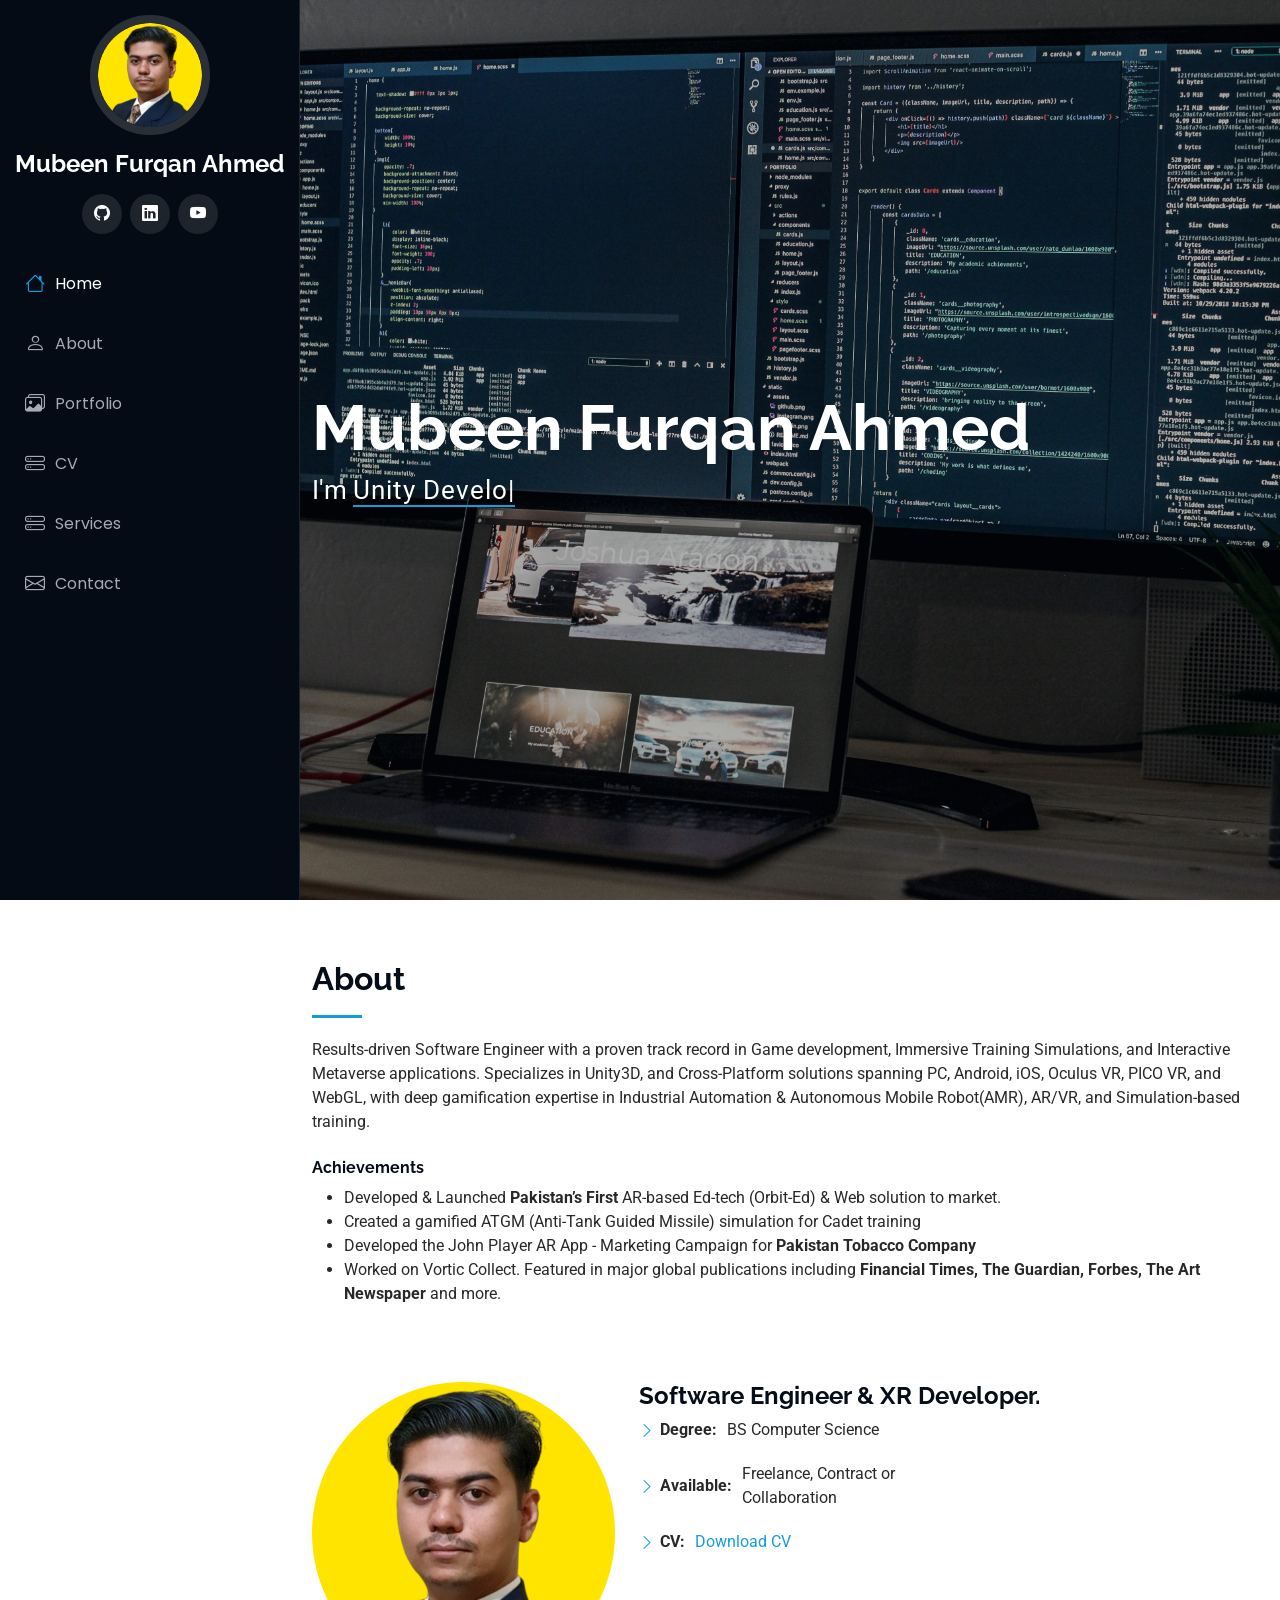
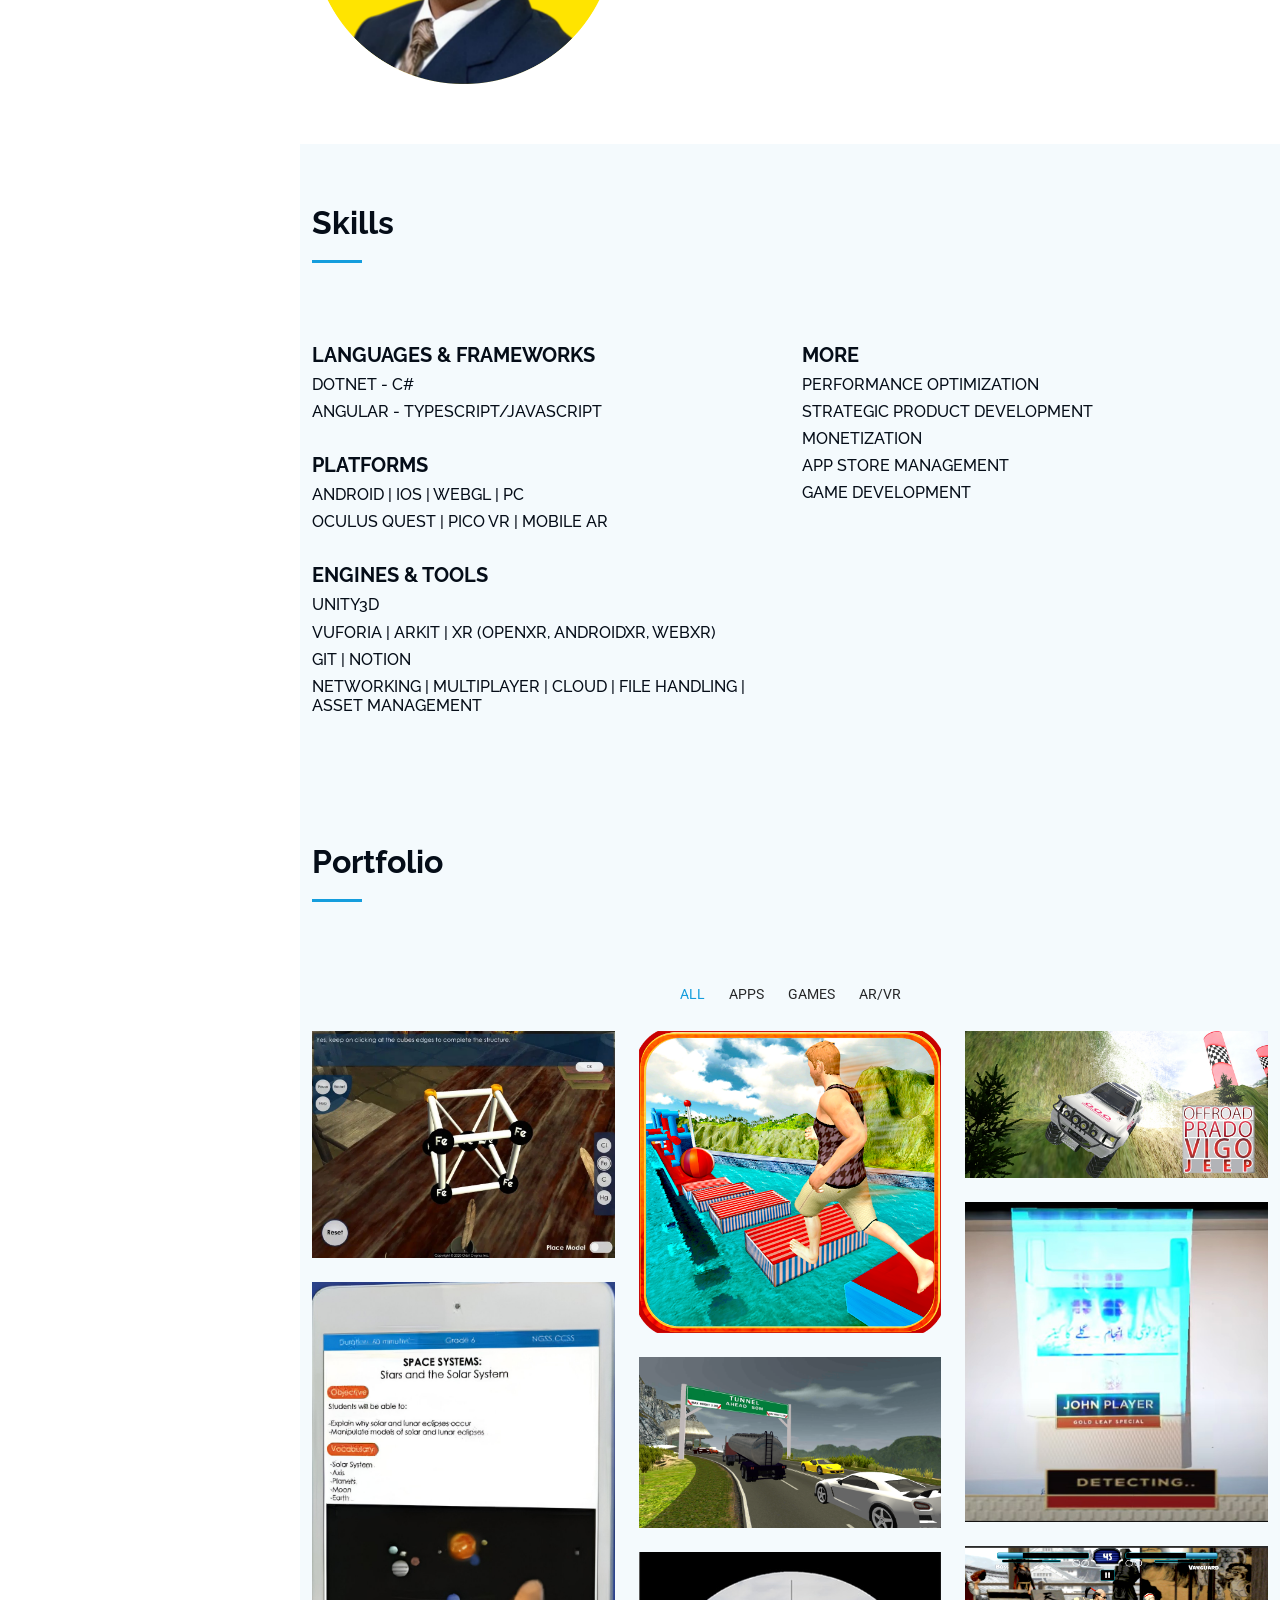
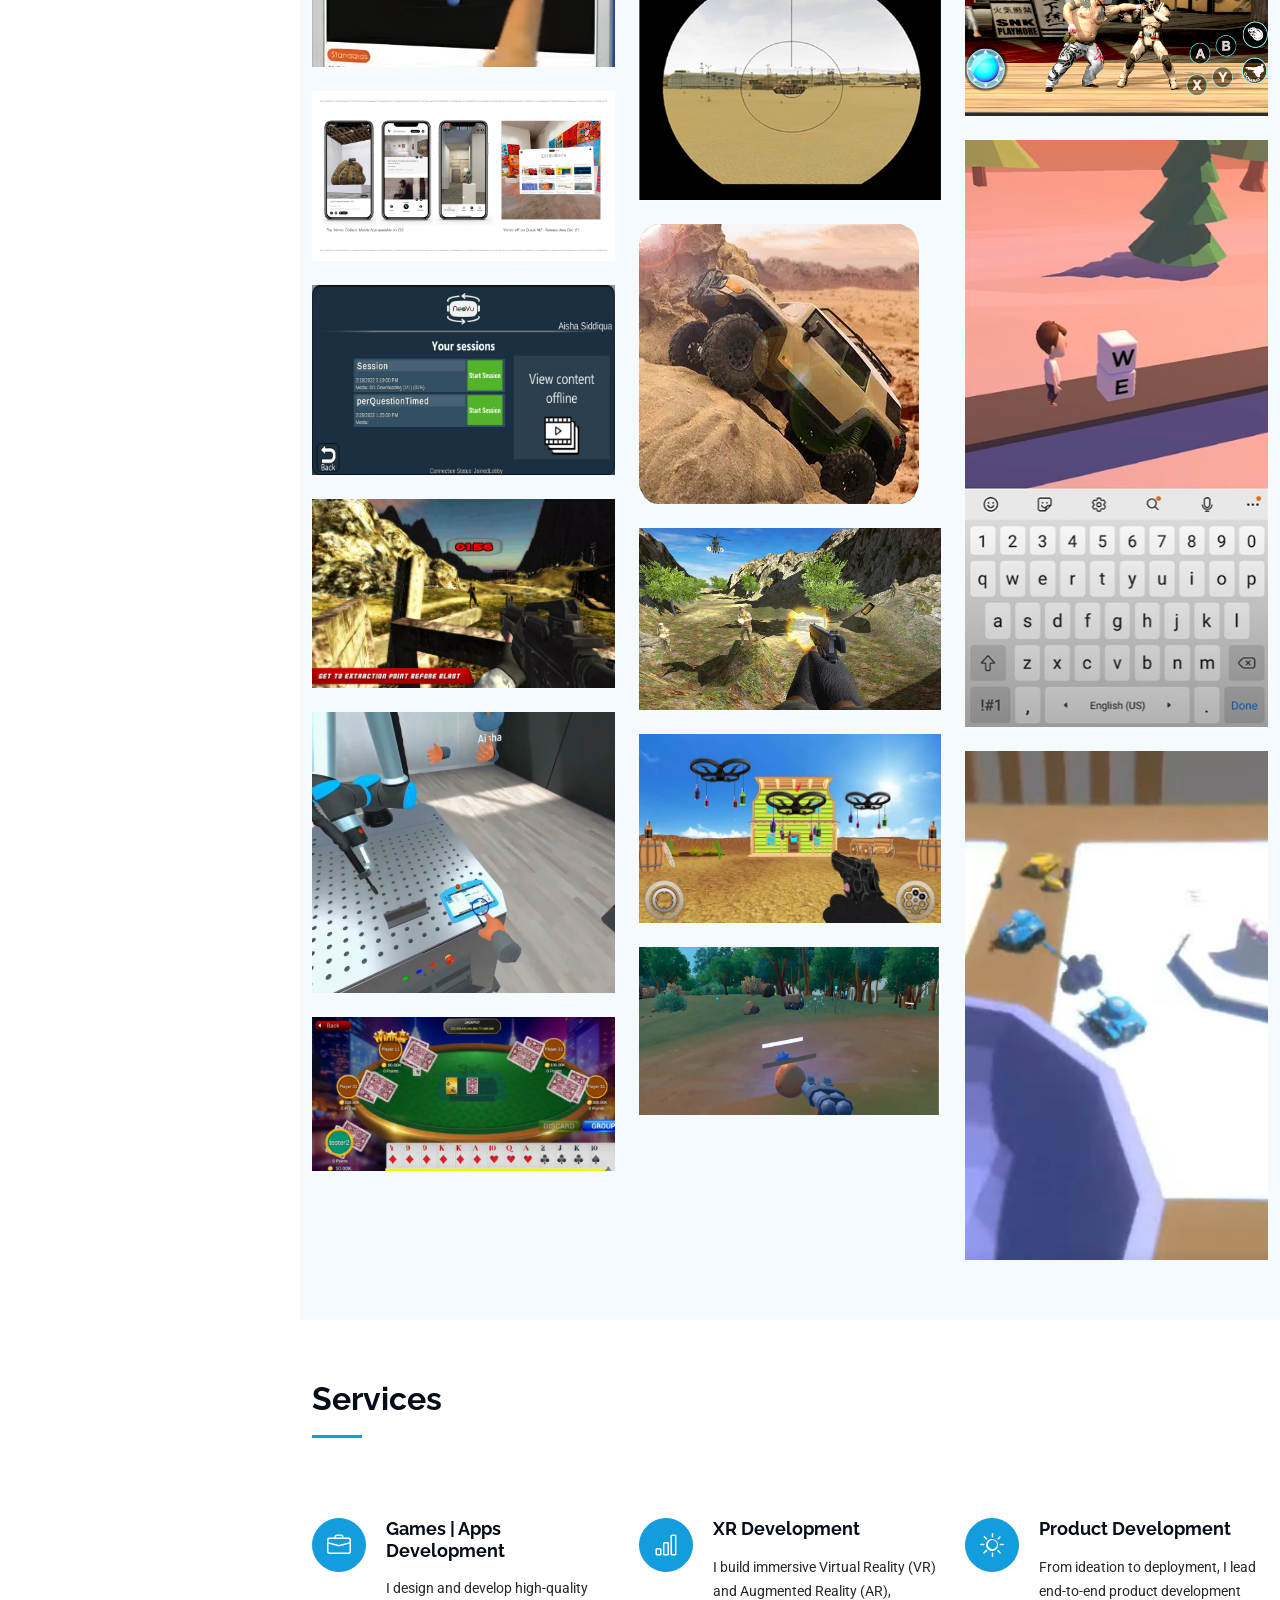
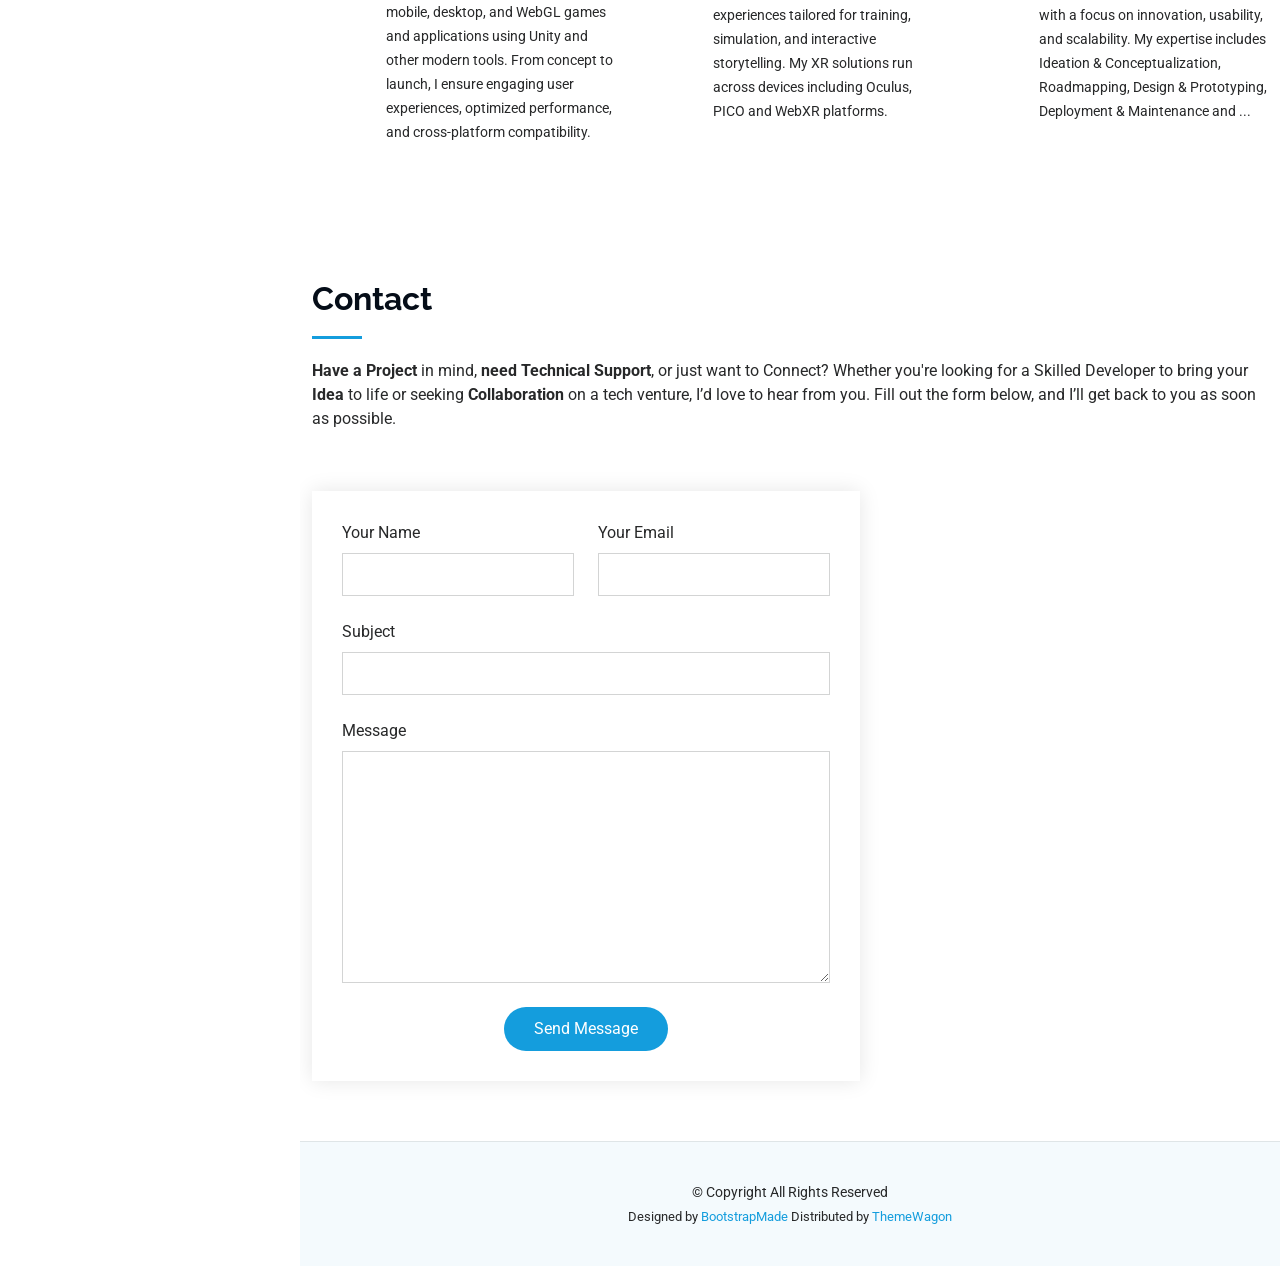
==== commit eab18d68: "updated porfolio Added New items" ====
--- a/index.html
+++ b/index.html
@@ -269,7 +269,7 @@
                   <p>Offroad Jeep Drive Game</p>
                   <a href="assets/img/portfolio/game-3.jpg" title="Offroad Jeep Drive Game" data-gallery="portfolio-gallery-games" class="glightbox preview-link"><i class="bi bi-zoom-in"></i></a>
                   <a href="portfolio-details.html" title="More Details" class="details-link view-details"
-                  data-url="https://www.pgyer.com/ipa/developer/Orbit%20Cygnus"
+                  data-url="https://www.amazon.com/Offroad-Prado-Vigo-Jeep-Drive/dp/B01M10SEJW"
                   data-title="Offroad Jeep Drive Game"
                   data-description="Designed the environment, UI, and game levels from scratch. Implemented a particle-based waterfall effect, 
                   developed a basic vehicle control system, and created a custom checkpoint system."
@@ -415,6 +415,23 @@
               </div>
             </div><!-- End Portfolio Item -->
 
+            <div class="col-lg-4 col-md-6 portfolio-item isotope-item filter-games">
+              <div class="portfolio-content h-100">
+                <img src="assets/img/portfolio/game-8.jpg" class="img-fluid" alt="Offroad Jeep Drive Game">
+                <div class="portfolio-info">
+                  <h4>Android</h4>
+                  <p>Gameventure Offroad 4X4 Truck</p>
+                  <a href="assets/img/portfolio/game-8.jpg" title="Offroad Jeep Drive Game" data-gallery="portfolio-gallery-games" class="glightbox preview-link"><i class="bi bi-zoom-in"></i></a>
+                  <a href="portfolio-details.html" title="More Details" class="details-link view-details"
+                  data-url="https://apkpure.com/gameventure-offroad-4x4-truck/com.gameventureentertainment.offroad4x4deserthilldriver2018"
+                  data-title="Offroad Jeep Drive Game"
+                  data-description="Designed the environment, UI, and game levels from scratch. Implemented a particle-based waterfall effect, 
+                  developed a basic vehicle control system, and created a custom checkpoint system."
+                  data-images='["assets/img/portfolio/game-8.jpg"]'><i class="bi bi-link-45deg"></i></a>
+                </div>
+              </div>
+            </div><!-- End Portfolio Item -->
+
             <div class="col-lg-4 col-md-6 portfolio-item isotope-item filter-arvr">
               <div class="portfolio-content h-100">
                 <img src="assets/img/portfolio/vr-1.jpg" class="img-fluid" alt="NeoVu VR based 360 Video Player">
@@ -428,6 +445,38 @@
                   data-description="Share and view 360º immersive content with a group on local or remote VR headsets by joining a virtual room using NeoVu. 
                   NeoVu software syncs content (2d/360 Images or Videos) between viewers & Presenter headsets giving endless opportunities for enterprise education, training, testing and branding."
                   data-images='["assets/img/portfolio/vr-1-2.jpg", "assets/img/portfolio/vr-1.jpg", "assets/img/portfolio/vr-1-1.jpg"]'><i class="bi bi-link-45deg"></i></a>
+                </div>
+              </div>
+            </div><!-- End Portfolio Item -->
+
+            <div class="col-lg-4 col-md-6 portfolio-item isotope-item filter-games">
+              <div class="portfolio-content h-100">
+                <img src="assets/img/portfolio/game-9.jpg" class="img-fluid" alt="Ghazi Special Forces">
+                <div class="portfolio-info">
+                  <h4>Android</h4>
+                  <p>Ghazi Special Forces</p>
+                  <a href="assets/img/portfolio/game-9.jpg" title="Ghazi Special Forces" data-gallery="portfolio-gallery-games" class="glightbox preview-link"><i class="bi bi-zoom-in"></i></a>
+                  <a href="portfolio-details.html" title="More Details" class="details-link view-details"
+                  data-url="https://apkpure.com/ghazi-game-special-forces-commando-adventure-3d/com.zoy.ghazi.game.specialforces.commandoadventure"
+                  data-title="Ghazi Special Forces"
+                  data-description="Ideated the concept and took inspiration from IGI. Designed levels and environment, Weapons switch UI and Custom Animations. Developed FPS mechanics, AI, weapon animations and enemy logic."
+                  data-images='["assets/img/portfolio/game-9.jpg"]'><i class="bi bi-link-45deg"></i></a>
+                </div>
+              </div>
+            </div><!-- End Portfolio Item -->
+
+            <div class="col-lg-4 col-md-6 portfolio-item isotope-item filter-games">
+              <div class="portfolio-content h-100">
+                <img src="assets/img/portfolio/game-10.jpg" class="img-fluid" alt="IGI Commando Attack">
+                <div class="portfolio-info">
+                  <h4>Android</h4>
+                  <p>IGI Commando Attack</p>
+                  <a href="assets/img/portfolio/game-10.jpg" title="IGI Commando Attack" data-gallery="portfolio-gallery-games" class="glightbox preview-link"><i class="bi bi-zoom-in"></i></a>
+                  <a href="portfolio-details.html" title="More Details" class="details-link view-details"
+                  data-url="https://apkpure.com/igi-commando-counter-attack-3d/com.gamologics.igicommando.counter.attack"
+                  data-title="IGI Commando Attack"
+                  data-description="Ideated the concept and took inspiration from IGI. Designed levels and environment, Weapons switch UI and Custom Animations. Developed FPS mechanics, AI, weapon animations and enemy logic."
+                  data-images='["assets/img/portfolio/game-10.jpg"]'><i class="bi bi-link-45deg"></i></a>
                 </div>
               </div>
             </div><!-- End Portfolio Item -->
@@ -449,10 +498,42 @@
                 </div>
               </div>
             </div><!-- End Portfolio Item -->
+
+            <div class="col-lg-4 col-md-6 portfolio-item isotope-item filter-games">
+              <div class="portfolio-content h-100">
+                <img src="assets/img/portfolio/game-11.jpg" class="img-fluid" alt="Bottle Shooting 3D">
+                <div class="portfolio-info">
+                  <h4>Android</h4>
+                  <p>Bottle Shooting 3D</p>
+                  <a href="assets/img/portfolio/game-11.jpg" title="Bottle Shooting 3D" data-gallery="portfolio-gallery-games" class="glightbox preview-link"><i class="bi bi-zoom-in"></i></a>
+                  <a href="portfolio-details.html" title="More Details" class="details-link view-details"
+                  data-url="https://apkpure.com/bottle-shooting-3d-real-bottle-shooting-with-gun/com.gamologics.bottle.shoot.real.bottle.shooting.gun"
+                  data-title="Bottle Shooting 3D"
+                  data-description="Designed the environment, UI, and game levels from scratch. Developed custom obstacles and targets mechanics."
+                  data-images='["assets/img/portfolio/game-11.jpg"]'><i class="bi bi-link-45deg"></i></a>
+                </div>
+              </div>
+            </div><!-- End Portfolio Item -->
             
+            <div class="col-lg-4 col-md-6 portfolio-item isotope-item filter-games">
+              <div class="portfolio-content h-100">
+                <img src="assets/img/portfolio/game-7-3.jpg" class="img-fluid" alt="Tank Game">
+                <div class="portfolio-info">
+                  <h4>Android, IOS</h4>
+                  <p>Hyper Casual Games</p>
+                  <a href="assets/img/portfolio/game-7-3.jpg" title="Hyper Casual Games - Tank Game" data-gallery="portfolio-gallery-games" class="glightbox preview-link"><i class="bi bi-zoom-in"></i></a>
+                  <a href="portfolio-details.html" title="More Details" class="details-link view-details"
+                  data-url="https://www.youtube.com/watch?v=H0w14LcJLNo&list=PLEtUpxA70W5vb51qDv_IP603vJ4wnaJeo&ab_channel=MubeenFurqanAhmed-MFA"
+                  data-title="Tank Game"
+                  data-description="Developed game end to end, Mechanics (Tank Controller, NPC AI & Game Logic), UI, Level Design, Animations, VFX, SFX, Post-processing effect."
+                  data-images='["assets/img/portfolio/game-7-3.jpg", "assets/img/portfolio/game-7-3-1.jpeg"]'><i class="bi bi-link-45deg"></i></a>
+                </div>
+              </div>
+            </div><!-- End Portfolio Item -->
+
             <div class="col-lg-4 col-md-6 portfolio-item isotope-item filter-arvr">
               <div class="portfolio-content h-100">
-                <img src="assets/img/portfolio/vr-3.jpg" class="img-fluid" alt="NeoVU Web based Cobot Welding Simulation">
+                <img src="assets/img/portfolio/vr-3.jpg" class="img-fluid" alt="VR FPS Gameplay Prototype">
                 <div class="portfolio-info">
                   <h4>VR</h4>https://youtu.be/iMoNEeSE774
                   <p>VR FPS Gameplay Prototype </p>
@@ -460,13 +541,31 @@
                   <a href="portfolio-details.html" title="More Details" class="details-link view-details"
                   data-url="https://youtu.be/iMoNEeSE774"
                   data-title="Monsters - VR FPS Gameplay Prototype"
-                  data-description="Monsters - VR FPS Gameplay Prototype"
+                  data-description="Shooting monsters will transform them into eggs. This Prototype is developed using Oculus Integration package and XR Interaction Toolkit."
                   data-images='["assets/img/portfolio/vr-3.jpg"]'><i class="bi bi-link-45deg"></i></a>
                 </div>
               </div>
             </div><!-- End Portfolio Item -->
+            
+            <div class="col-lg-4 col-md-6 portfolio-item isotope-item filter-games">
+              <div class="portfolio-content h-100">
+                <img src="assets/img/portfolio/game-12.jpg" class="img-fluid" alt="Mobile Multiplayer Poker">
+                <div class="portfolio-info">
+                  <h4>Android</h4>
+                  <p>Mobile Poker</p>
+                  <a href="assets/img/portfolio/game-12.jpg" title="Mobile Poker" data-gallery="portfolio-gallery-games" class="glightbox preview-link"><i class="bi bi-zoom-in"></i></a>
+                  <a href="portfolio-details.html" title="More Details" class="details-link view-details"
+                  data-url="https://apkpure.com/igi-commando-counter-attack-3d/com.gamologics.igicommando.counter.attack"
+                  data-title="Mobile Poker"
+                  data-description="Fixed APIs issues, Multiplayer issues, Rejoin logics, and bugs. Improved UI and UX."
+                  data-images='["assets/img/portfolio/game-12.jpg"]'><i class="bi bi-link-45deg"></i></a>
+                </div>
+              </div>
+            </div><!-- End Portfolio Item -->
+
+
+
           </div><!-- End Portfolio Container -->
-
         </div>
 
       </div>
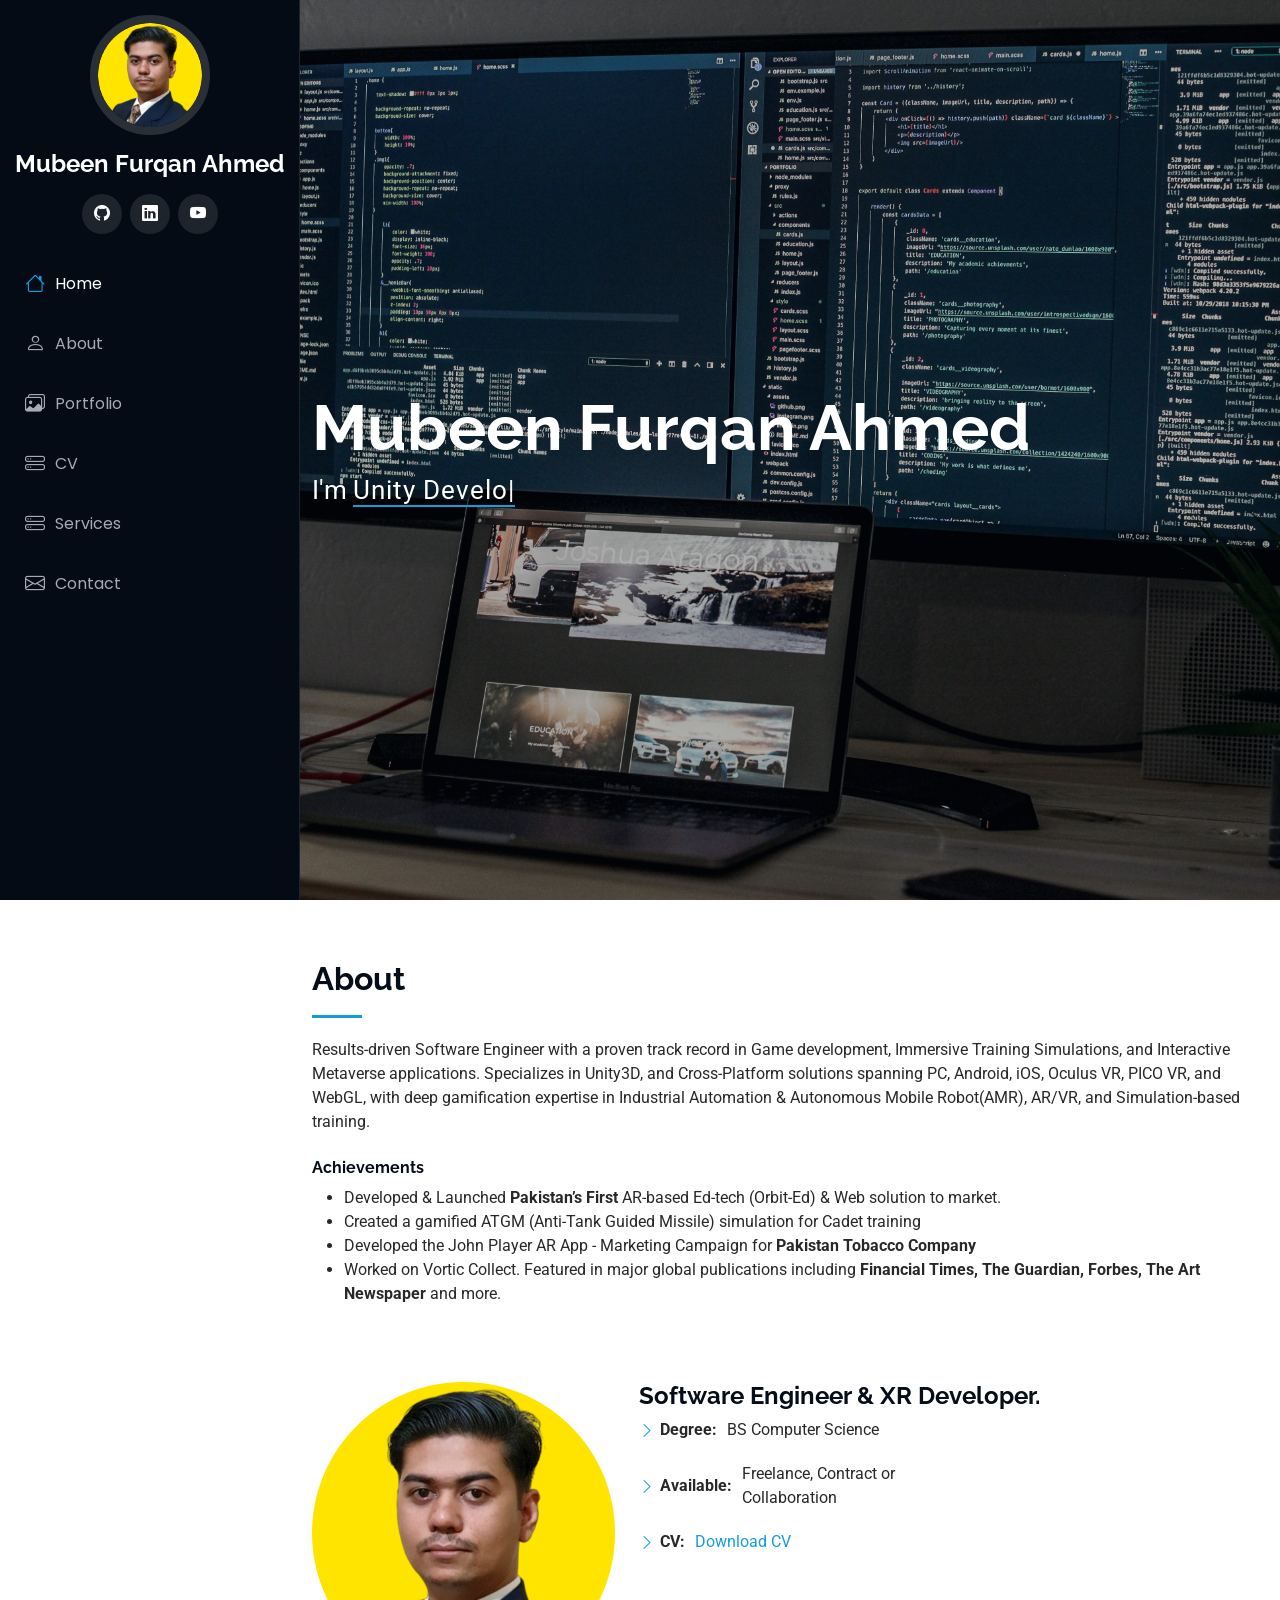
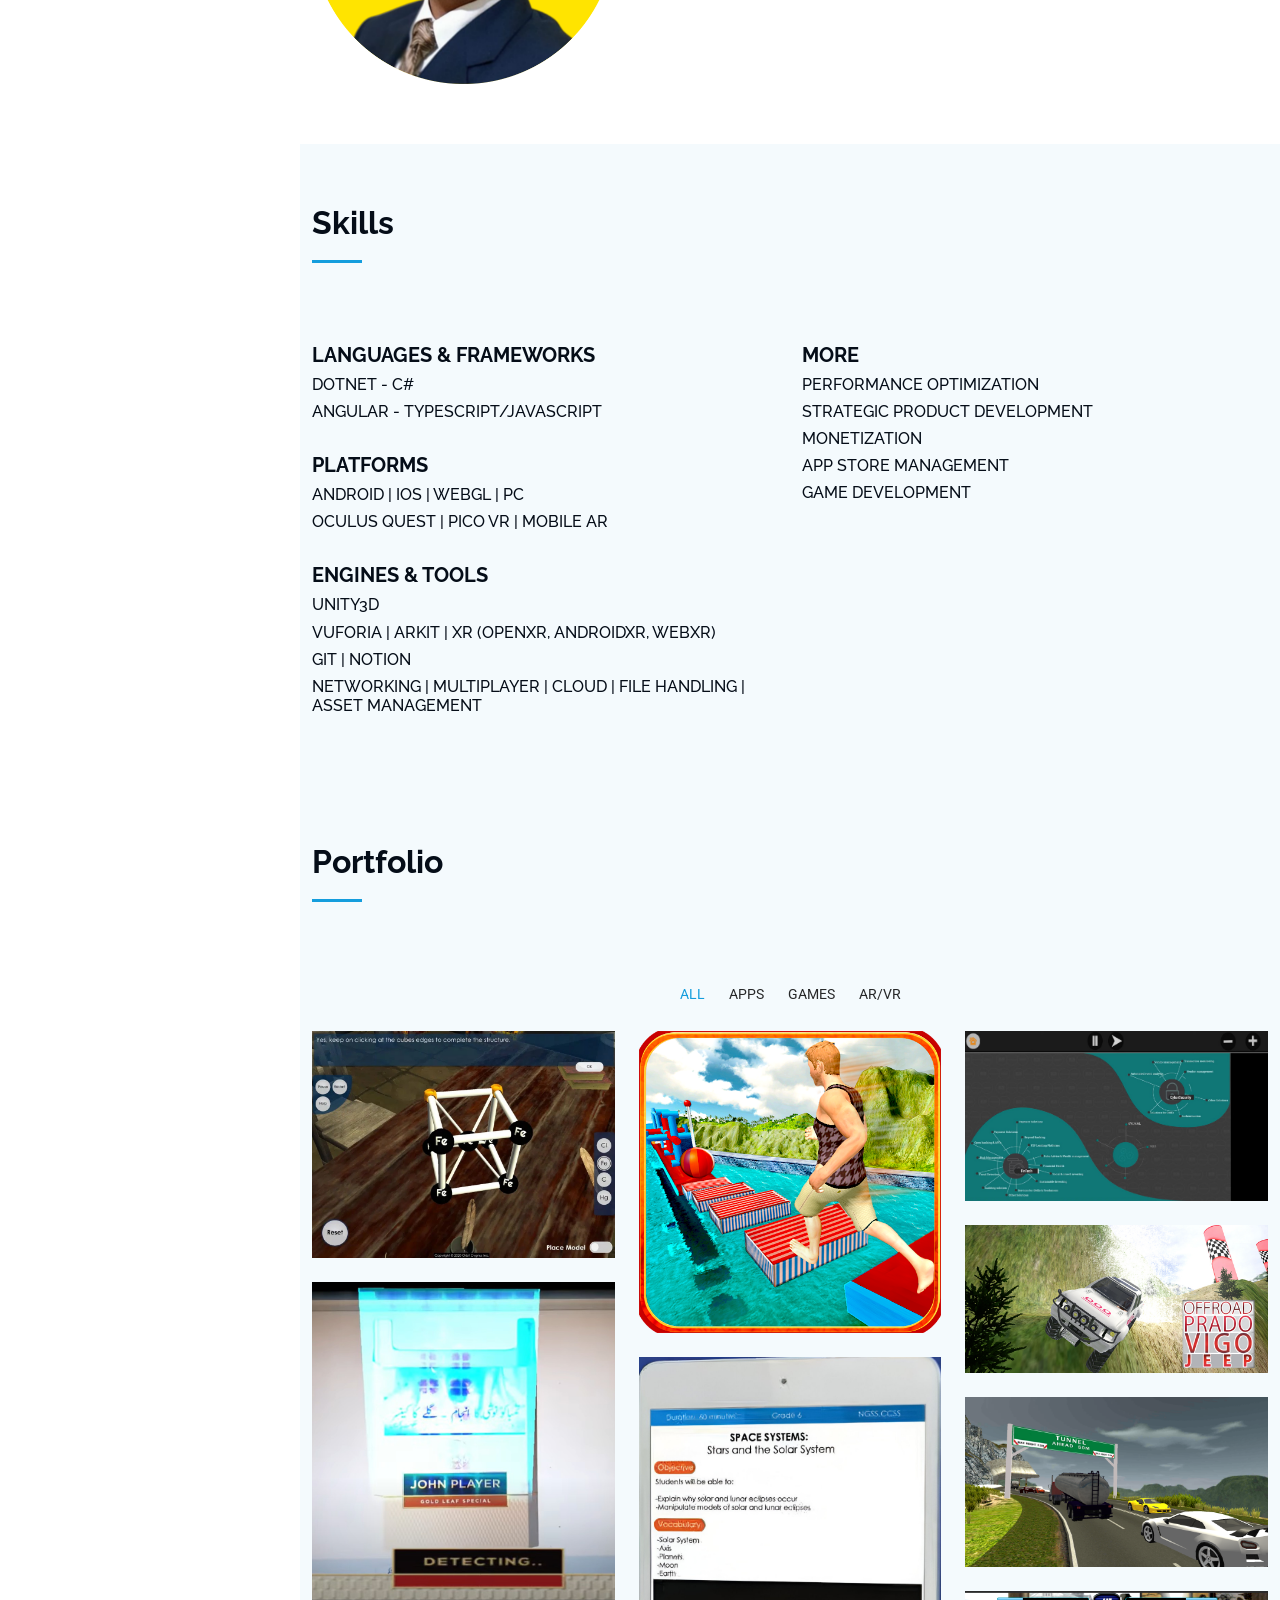
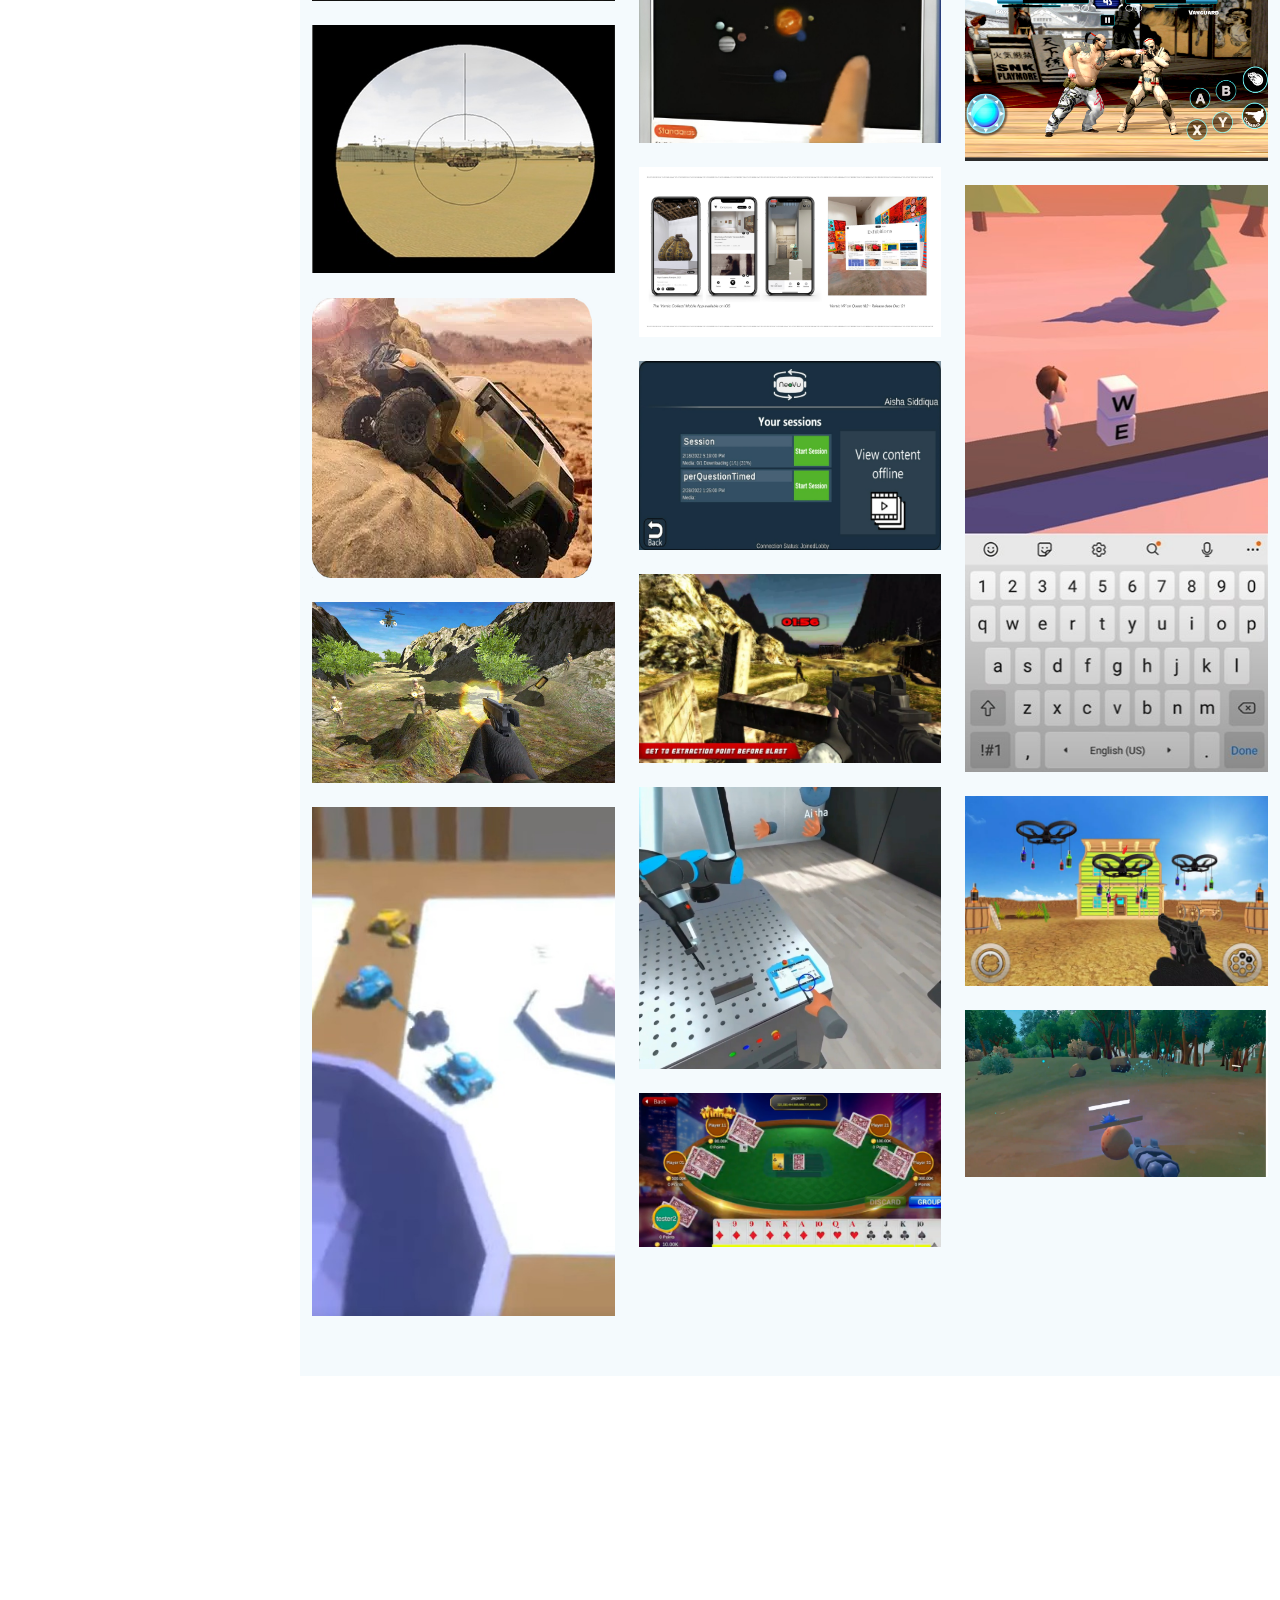
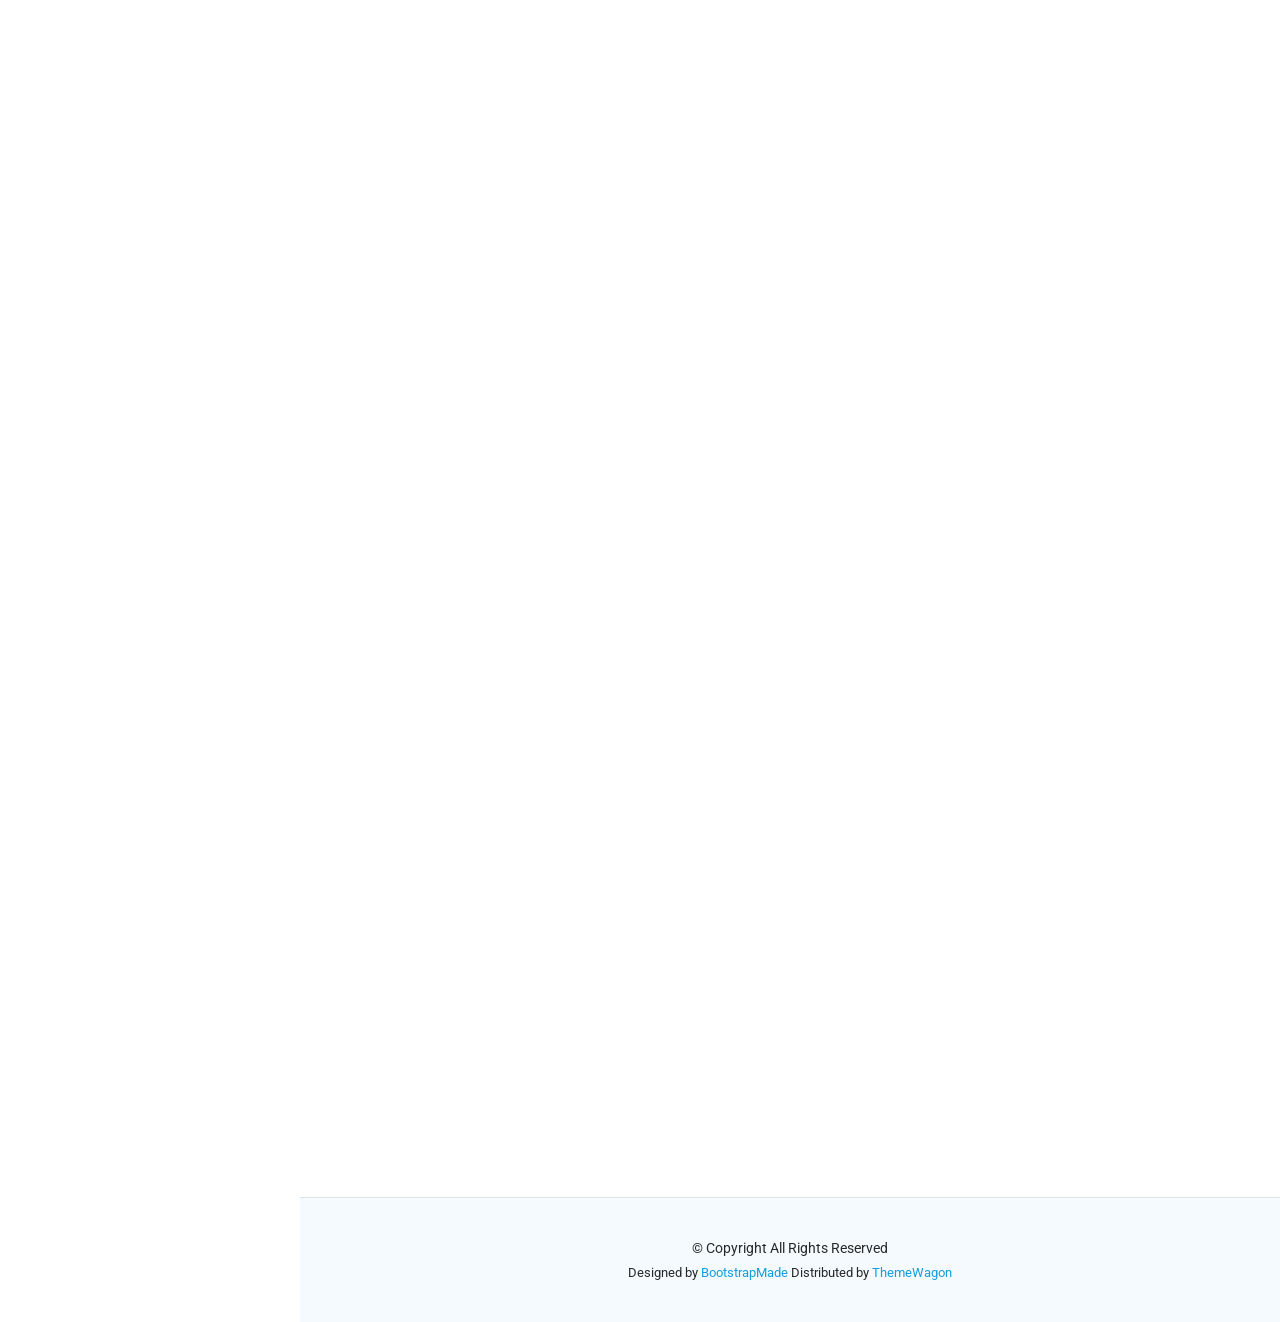
==== commit 28457e50: "added new portfolio item" ====
--- a/index.html
+++ b/index.html
@@ -261,6 +261,29 @@
               </div>
             </div><!-- End Portfolio Item -->
 
+            <div class="col-lg-4 col-md-6 portfolio-item isotope-item filter-arvr">
+              <div class="portfolio-content h-100">
+                <img src="assets/img/portfolio/ar-3.jpg" class="img-fluid" alt="SBC Newsletter AR">
+                <div class="portfolio-info">
+                  <h4>IOS</h4>
+                  <p>SBC Newsletter AR</p>
+                  <a href="assets/img/portfolio/ar-1-3.jpg" title="SBC Newsletter AR" data-gallery="portfolio-gallery-ar/vr" class="glightbox preview-link"><i class="bi bi-zoom-in"></i></a>
+                  <a href="portfolio-details.html" title="More Details" class="details-link view-details"
+                  data-url="https://www.youtube.com/watch?v=kP6jFP9UtKI&list=PLEtUpxA70W5v8FyxcRFte5WvT1rC0wQI9&index=1"
+                  data-title="SBC Newsletter AR"
+                  data-description="AR app for SBC Newsletter AR.
+
+                  App Features:
+                  - AR based image recognition. 
+                  - App has following features:
+                   1- Open the app and Scan a QR Code.
+                   2- A Video will start playing automatically.
+                   3- Video can be Paused and can be Zoomed In/Out"
+                  data-images='["assets/img/portfolio/ar-3.jpg"]'><i class="bi bi-link-45deg"></i></a>
+                </div>
+              </div>
+            </div>
+
             <div class="col-lg-4 col-md-6 portfolio-item isotope-item filter-games">
               <div class="portfolio-content h-100">
                 <img src="assets/img/portfolio/game-3.jpg" class="img-fluid" alt="Offroad Jeep Drive Game">
@@ -286,7 +309,7 @@
                   <p>John Player AR - Marketing Campaign for Pakistan Tobacco Company</p>
                   <a href="assets/img/portfolio/ar-1-3.jpg" title="John Player AR - Marketing Campaign for Pakistan Tobacco Company" data-gallery="portfolio-gallery-ar/vr" class="glightbox preview-link"><i class="bi bi-zoom-in"></i></a>
                   <a href="portfolio-details.html" title="More Details" class="details-link view-details"
-                  data-url=""
+                  data-url="https://www.youtube.com/watch?v=RVLCn_I8pxM&list=PLEtUpxA70W5v8FyxcRFte5WvT1rC0wQI9&index=2"
                   data-title="John Player AR - Marketing Campaign for Pakistan Tobacco Company"
                   data-description="AR app for Pakistan Tobacco Company's marketing campaign for John Player.
 
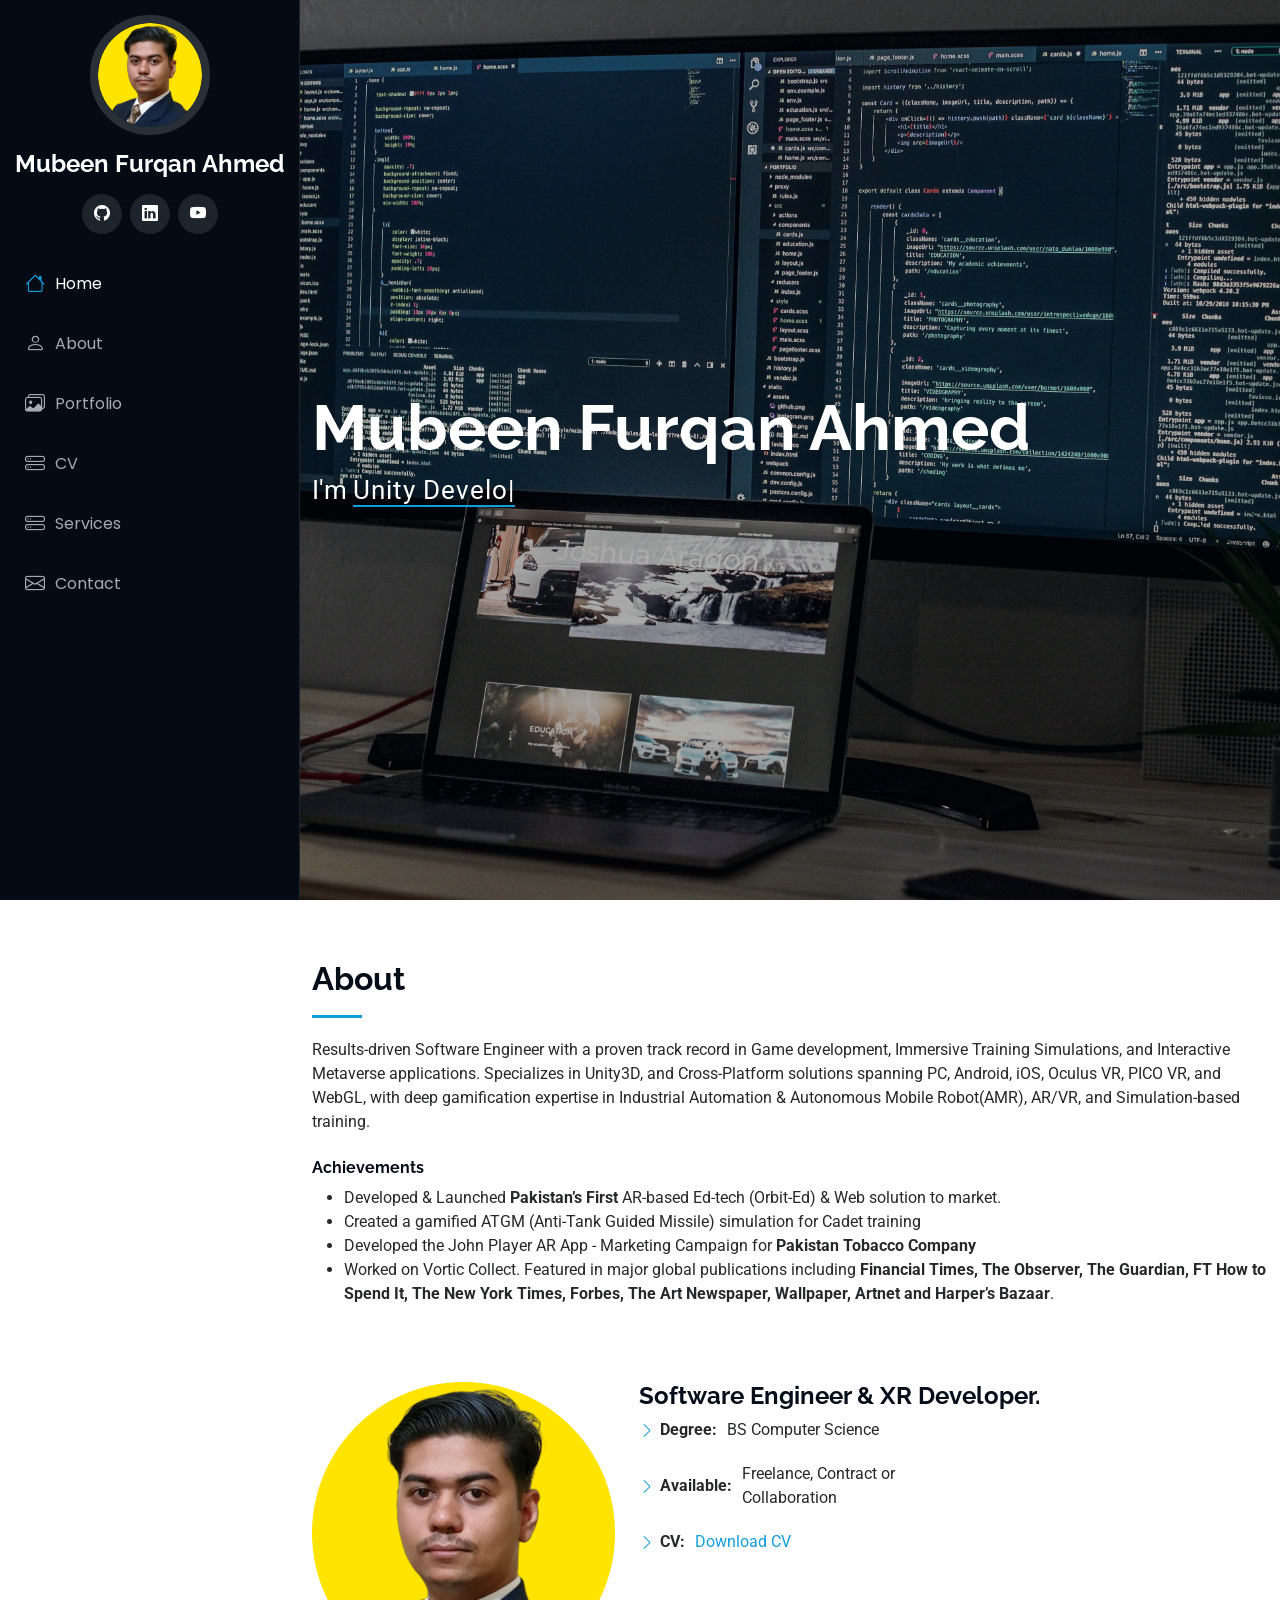
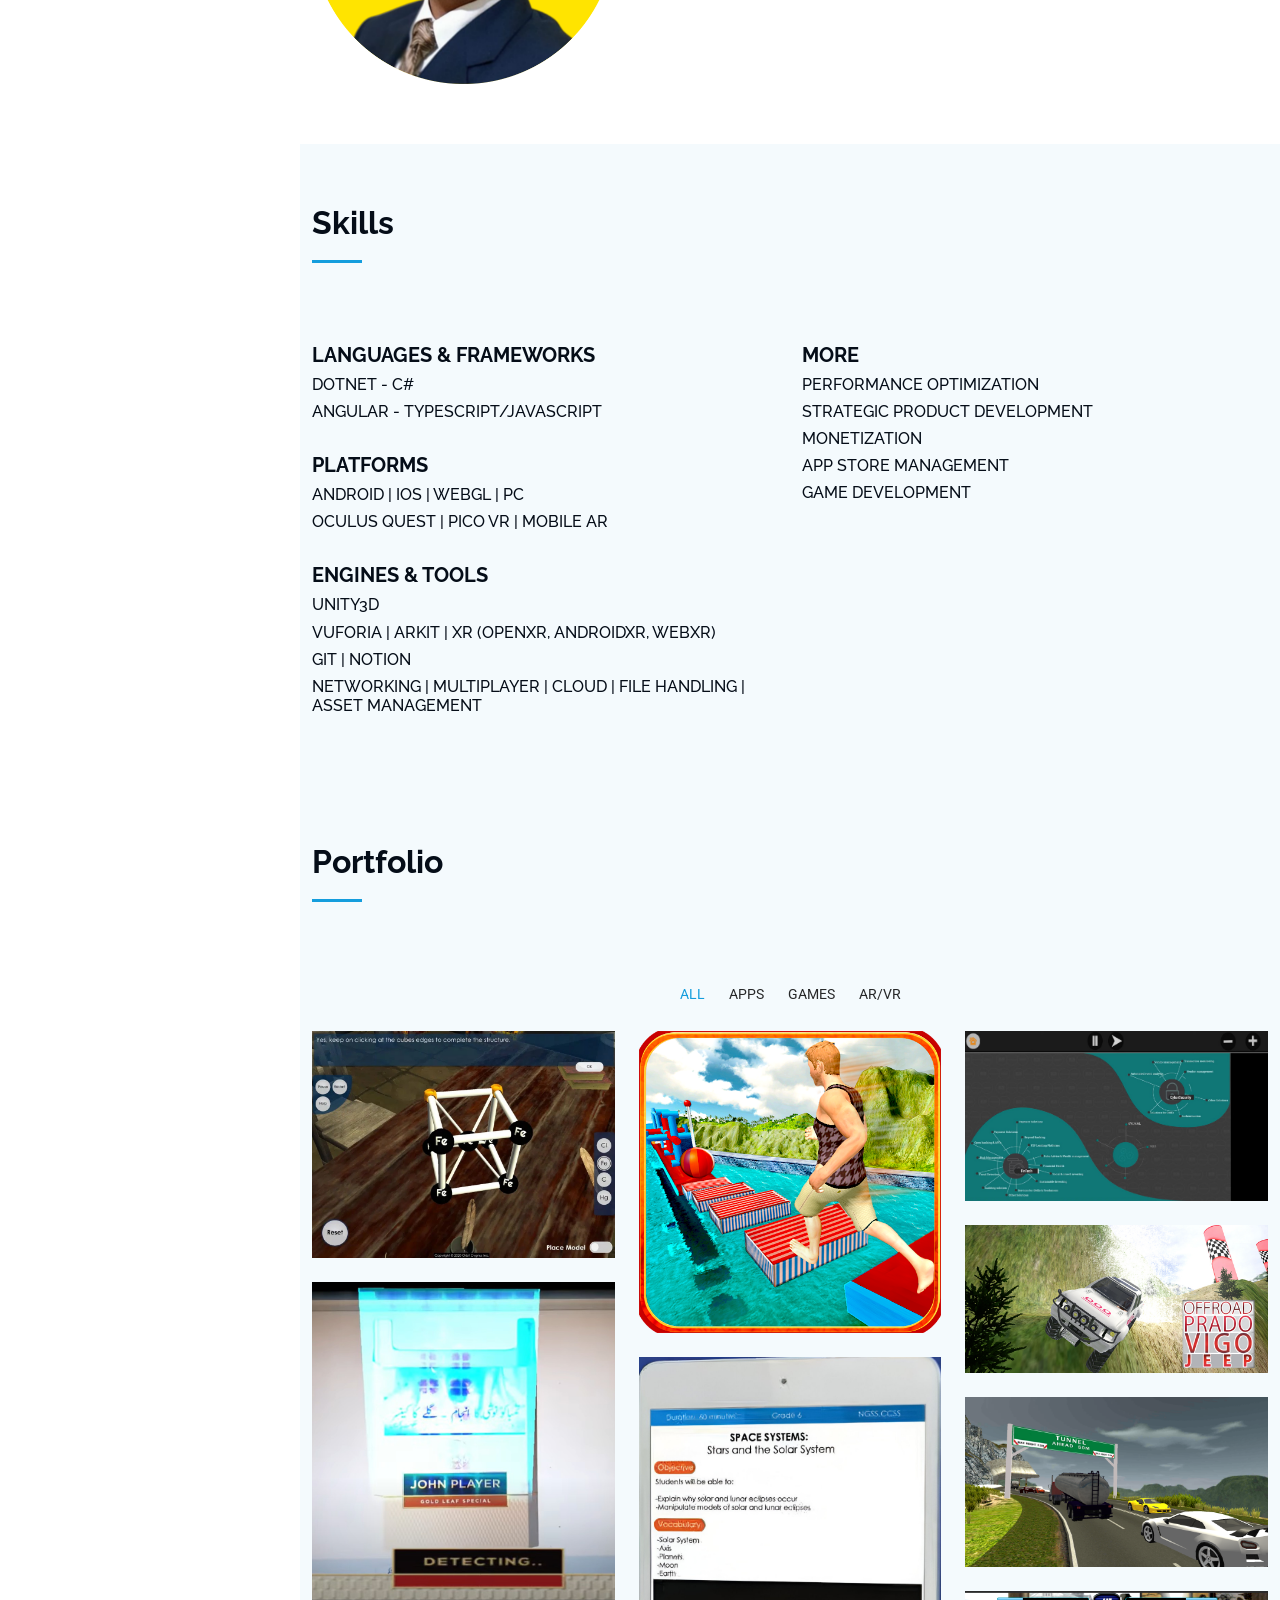
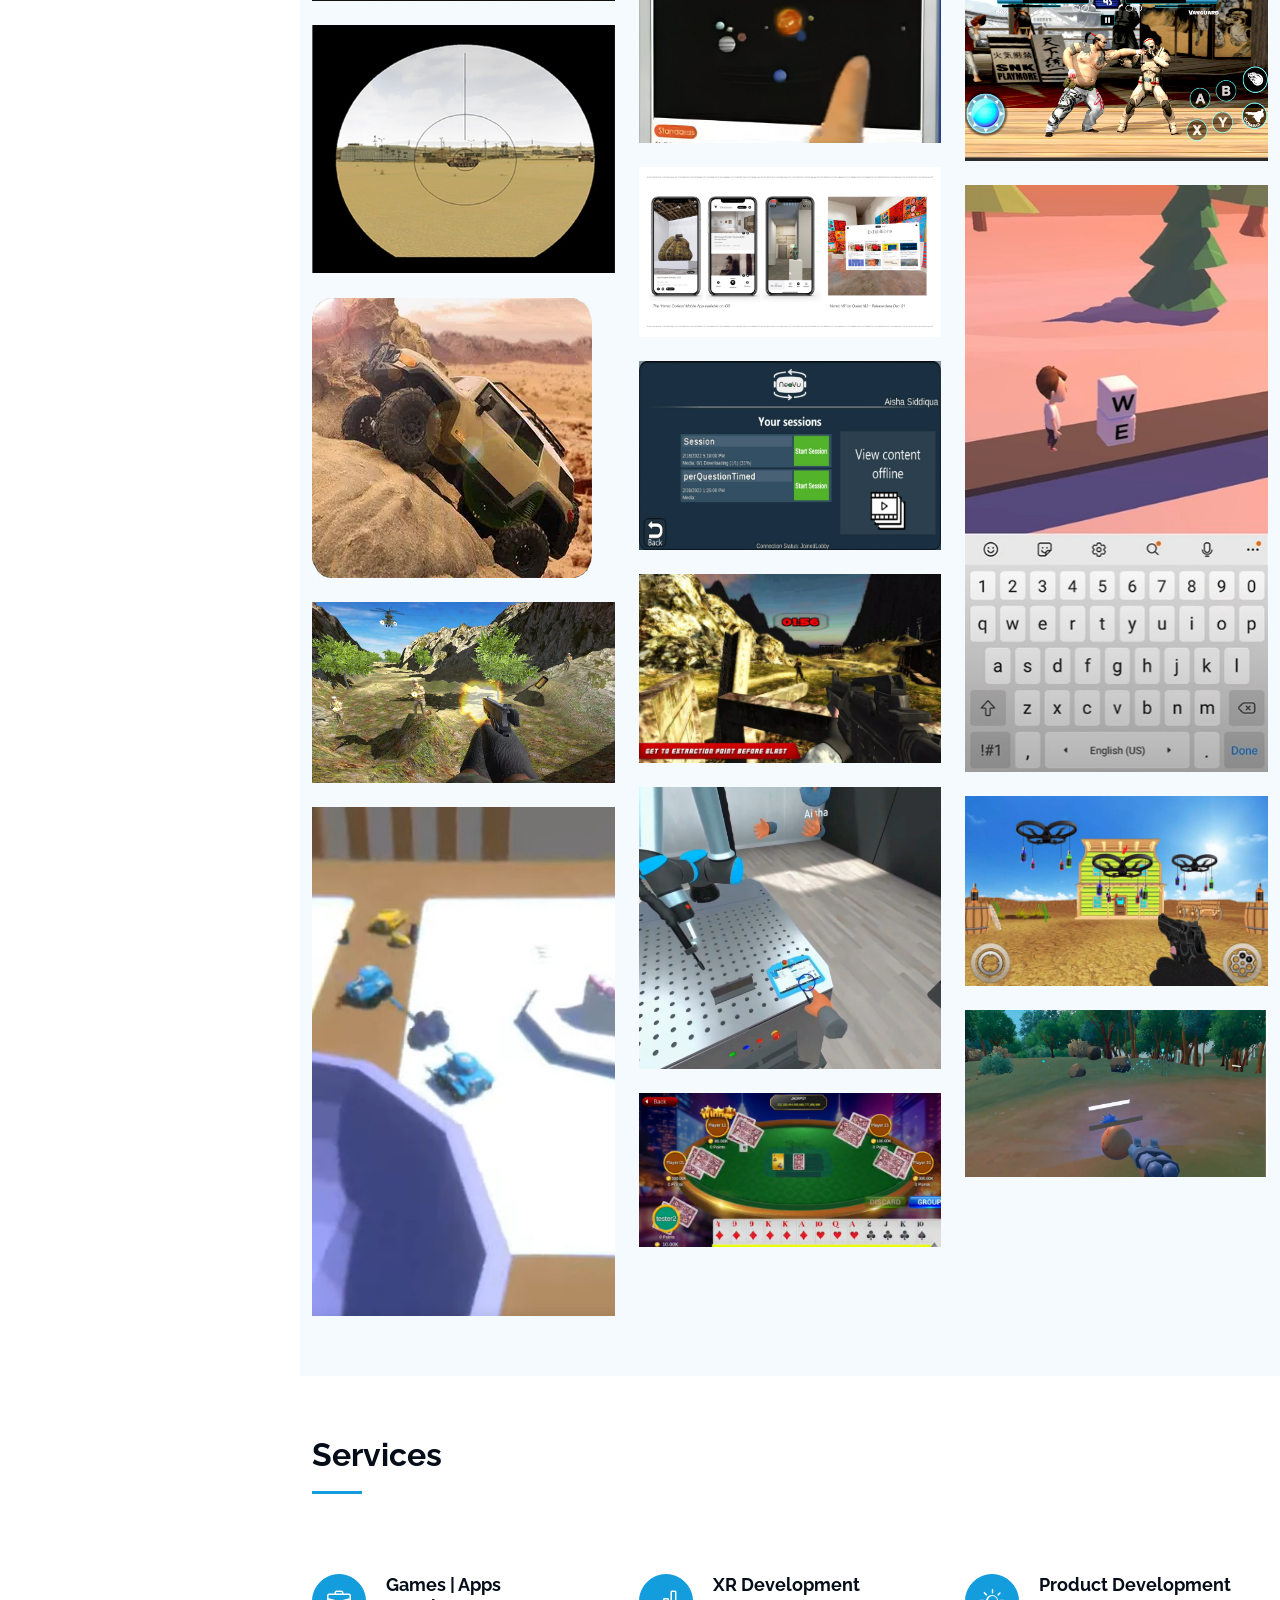
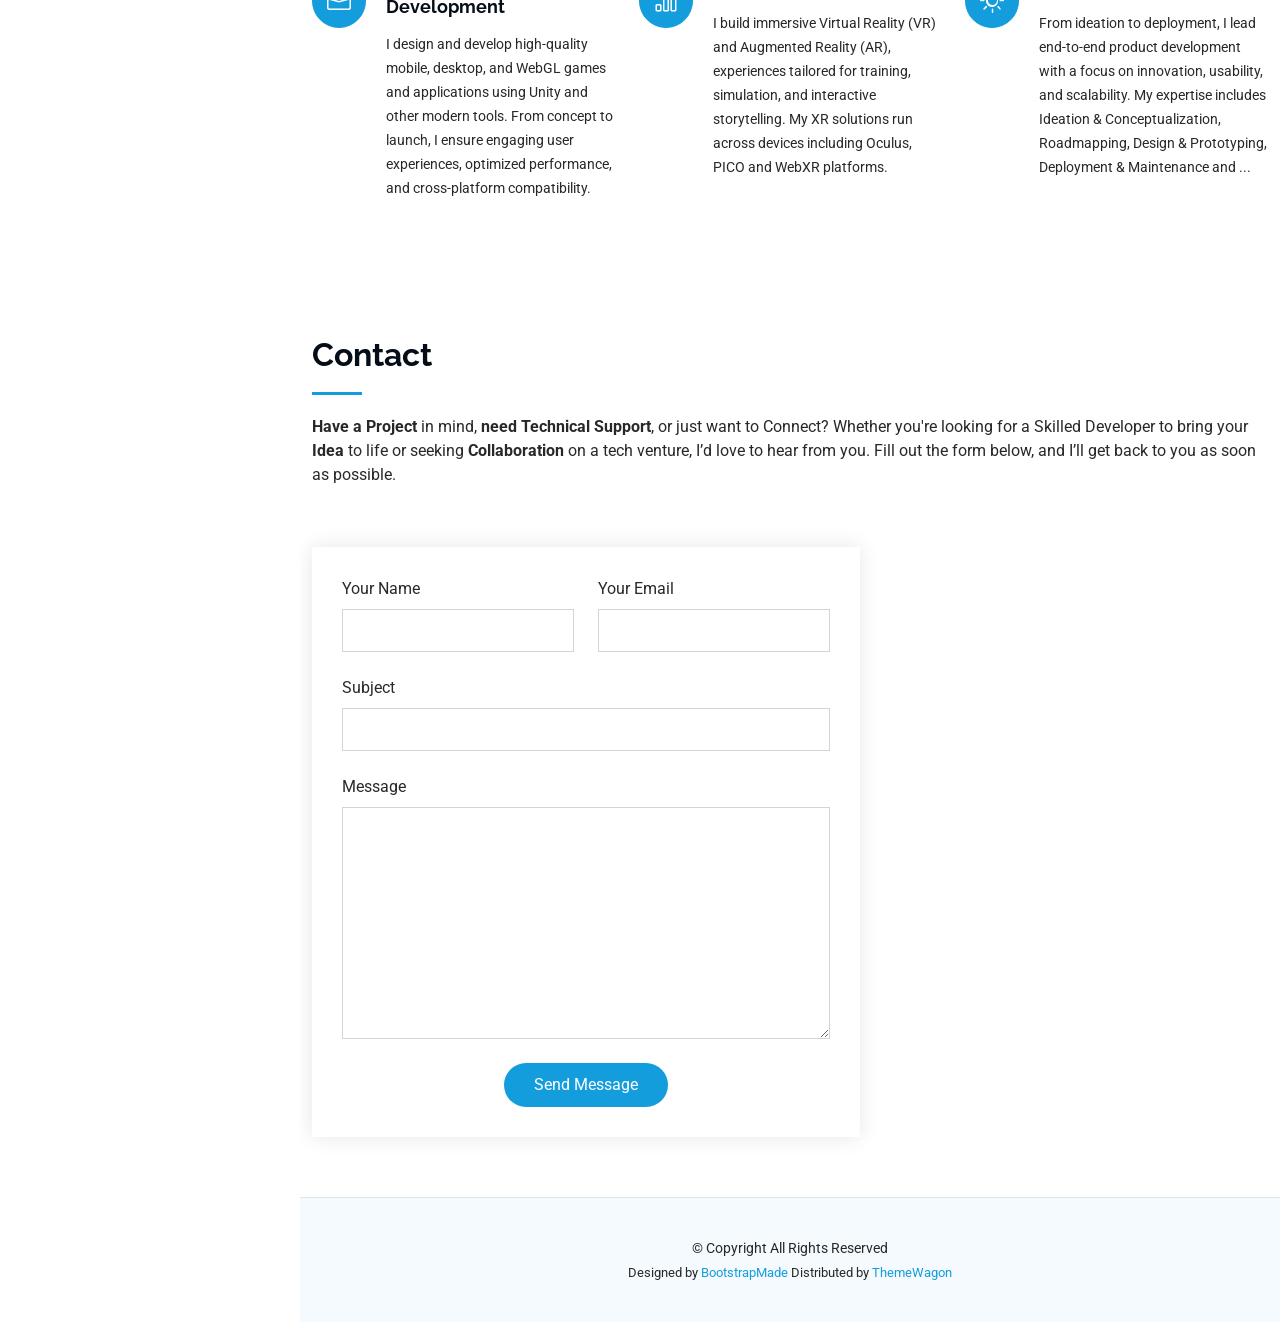
==== commit e881fc47: "Major update - improved project descriptions, included contributions and challenges. - menu fixes - " ====
--- a/index.html
+++ b/index.html
@@ -57,7 +57,7 @@
 
     <div class="social-links text-center">
       <a href="https://github.com/mubeenfa" class="github"><i class="bi bi-github"></i></a>
-      <a href="https://www.linkedin.com/in/mubeenfahmed/" class="linkedin"><i class="bi bi-linkedin"></i></a>
+      <a href="https://www.linkedin.com/in/mubeenfurqanahmed/" class="linkedin"><i class="bi bi-linkedin"></i></a>
       <a href="https://www.youtube.com/@mubeenfurqanahmed-mfa6873" class="youtube"><i class="bi bi-youtube"></i></a>
     </div>
 
@@ -83,7 +83,7 @@
 
       <div class="container" data-aos="fade-up" data-aos-delay="100">
         <h2>Mubeen Furqan Ahmed</h2>
-        <p>I'm <span class="typed" data-typed-items="Unity Developer, Freelancer, XR Specialist, Creative">Designer</span><span class="typed-cursor typed-cursor--blink" aria-hidden="true"></span><span class="typed-cursor typed-cursor--blink" aria-hidden="true"></span></p>
+        <p>I'm <span class="typed" data-typed-items="Unity Developer, Freelancer, XR Specialist">Designer</span><span class="typed-cursor typed-cursor--blink" aria-hidden="true"></span><span class="typed-cursor typed-cursor--blink" aria-hidden="true"></span></p>
       </div>
 
     </section><!-- /Hero Section -->
@@ -103,7 +103,7 @@
           <li>Developed & Launched <b>Pakistan’s First</b> AR-based Ed-tech (Orbit-Ed) & Web solution to market.</li>
           <li>Created a gamified ATGM (Anti-Tank Guided Missile) simulation for Cadet training</li>
           <li>Developed the John Player AR App - Marketing Campaign for <b>Pakistan Tobacco Company</b></li>
-          <li>Worked on Vortic Collect. Featured in major global publications including <b>Financial Times, The Guardian, Forbes, The Art Newspaper</b> and more.</li>
+          <li>Worked on Vortic Collect. Featured in major global publications including <b> Financial Times, The Observer, The Guardian, FT How to Spend It, The New York Times, Forbes, The Art Newspaper, Wallpaper, Artnet and Harper’s Bazaar</b>.</li>
         </ul>
       </div><!-- End Section Title -->
 
@@ -238,7 +238,33 @@
                   <a href="portfolio-details.html" title="More Details" class="details-link view-details"
                   data-url="https://www.pgyer.com/ipa/developer/Orbit%20Cygnus"
                   data-title="Orbit-Ed AR App"
-                  data-description="Developed this for Orbit Cygnus. The app presents 3D visualizations of the concepts, in real world. It brings concepts to life by placing them in front of you in 3D."
+                  data-description='
+                    <strong>Type:</strong> 3D AR Educational Application<br>
+                    <strong>Status:</strong> ✅ Shipped (previously public on iOS App Store / Legacy Product)<br>
+                    <strong>Platform:</strong> iOS, Android, Web<br>
+                    <strong>Role:</strong> Junior Software Engineer → Mid-level Developer<br>
+
+                    <strong>Contributions:</strong>
+                    <ul>
+                    <li>Platform Innovation: Spearheaded the development of Pakistan’s first AR-based educational platform, delivering immersive learning across mobile (iOS/Android), Windows, and WebGL.</li>
+                    <li>Full-Stack Ownership: Managed the end-to-end lifecycle of the Orbit-Ed ecosystem, from initial 3D module architecture to final App Store deployment and analytics instrumentation.</li>
+                    <li>System Architecture: Designed a unified mobile and web framework to maximize user reach and educational impact.</li>
+                    <li>3D Engineering: Developed interactive STEM modules (Human Anatonmy, Physics, Biology etc) featuring complex sequencing logic and custom UI-driven controls.</li>
+                    <li>Operational Excellence: Led continuous enhancement cycles within a Scrum/Agile environment, leveraging JIRA for sprint planning and Git for collaborative version control.</li>
+                    <li>Quality & Support: Established robust QA protocols, created multi-platform test cases, and authored comprehensive SOPs and user manuals to ensure long-term product stability.</li>
+                    </ul>
+
+                    <strong>Technical Challenges & Solutions:</strong>
+                    <ul>
+                    <li>Optimization: Successfully resolved critical memory management leaks and app instability through rigorous performance profiling and R&D.</li>
+                    <li>Cross-Platform Parity: Conducted extensive research to bridge feature gaps between mobile AR and WebGL, ensuring a seamless user experience across all devices.</li>
+                    <li>Knowledge Management: Mitigated the complexity of multi-platform synchronization by creating a centralized documentation library (video, text, and visual guides).</li>
+                    <li>Strategic Growth: Navigated the challenge of scaling a proprietary product by securing architectural mentorship through professional networks while strictly maintaining NDA protocols.</li>
+                    </ul>
+
+                    <strong>Note:</strong>
+                    <p>Formerly available on the iOS App Store. The product has since been discontinued from official distribution. Archived builds and third-party demo videos remain publicly accessible.</p>
+                    '
                   data-images='["assets/img/portfolio/app-1.jpg", "assets/img/portfolio/app-1-1.jpg", "assets/img/portfolio/app-1-2.jpg", "assets/img/portfolio/app-1-3.jpg", "assets/img/portfolio/app-1-4.jpg", "assets/img/portfolio/app-1-5.jpg"]'><i class="bi bi-link-45deg"></i></a>
                 </div>
               </div>
@@ -254,8 +280,31 @@
                   <a href="portfolio-details.html" title="More Details" class="details-link view-details"
                   data-url="https://play.google.com/store/apps/details?id=com.ig.stuntman.water.run"
                   data-title="2.5D Water Run Game"
-                  data-description="Customized a basic Vector TPS controller to develop a 2.5D-style game. Designed and built the environment and 
-                  obstacles from scratch, created the user interface, and integrated characters with custom Mixamo animations."
+                  data-description='
+<strong>Type:</strong> 2.5D Mobile Action / Runner Game<br>
+<strong>Status:</strong> ✅ Shipped (Public on Google Play)<br>
+<strong>Platform:</strong> Android<br>
+<strong>Role:</strong>Unity Game Developer<br>
+<strong>Tech:</strong> Unity 5.6 LTS <br><br>
+
+<strong>Contributions:</strong>
+<ul>
+<li>Custom 2.5D Mechanics: Engineered a bespoke mobile character controller optimized for 2.5D gameplay, balancing 3D visuals with precise 2D movement logic.</li>
+<li>Environment Design: Developed high-performance game environments and obstacle systems from the ground up, prioritizing fluid mobile playability.</li>
+<li>Animation & UI Pipeline: Managed the full visual stack, from Mixamo animation integration to the design and implementation of responsive user interfaces.</li>
+<li>Monetization Strategy: Integrated ad networks frameworks to support user retention and project scalability.</li>
+</ul>
+
+<strong>Technical Challenges & Solutions:</strong>
+<ul>
+<li>Architecture & Physics: Successfully tackled the transition to 3D character controllers by mastering the nuances of depth-based movement within a constrained 2.5D plane.</li>
+<li>Procedural Design with Primitives: Overcame aesthetic and performance hurdles by utilizing Unity primitives to construct complex, engaging obstacles and level layouts.</li>
+<li>Difficulty Balancing: Iterated on core mechanics and level design to find the "sweet spot" between player engagement and progressive difficulty scaling.</li>
+</ul>
+
+<strong>Store Link:</strong>
+<a href="https://play.google.com/store/apps/details?id=com.ig.stuntman.water.run" target="_blank">Google Play Store</a>
+'
                   data-images='["assets/img/portfolio/game-4.jpg"]'><i class="bi bi-link-45deg"></i></a>
                 </div>
               </div>
@@ -311,18 +360,33 @@
                   <a href="portfolio-details.html" title="More Details" class="details-link view-details"
                   data-url="https://www.youtube.com/watch?v=RVLCn_I8pxM&list=PLEtUpxA70W5v8FyxcRFte5WvT1rC0wQI9&index=2"
                   data-title="John Player AR - Marketing Campaign for Pakistan Tobacco Company"
-                  data-description="AR app for Pakistan Tobacco Company's marketing campaign for John Player.
-
-                  App Features/GamePlay:
-                  - AR based image recognition. 
-                  - App has 3 scenarios:
-                   1- If other company's cigarette packs are scanned, it won't recognize it.
-                   2- If Dunhill pack is scanned, it will show its features.
-                   3- If John Player pack is scanned, its gameplay will start as follows:
-                  - After the pack had been detected, a puzzle will appear on top of virtual object. 
-                  - Offer multiple animations. 
-                  - Cigarette catch game (2D).
-                  - Support 2 videos 4K resolution."
+                  data-description='
+<strong>Type:</strong> Promotional AR App / Marketing Campaign<br>
+<strong>Status:</strong> ✅ Shipped (Internal iOS Enterprise Deployment)<br>
+<strong>Platform:</strong> iOS (Enterprise)<br>
+<strong>Role:</strong>Freelance Unity Developer<br>
+<strong>Tech:</strong> Unity 5.6 LTS, Vuforia <br><br>
+
+<strong>Contributions:</strong>
+<ul>
+<li>Brand Engagement: Developed a flagship AR promotional application for Pakistan Tobacco Company (PTC), specifically designed for the John Player brand ecosystem.</li>
+<li>Dynamic Image Recognition: Engineered a sophisticated detection system that triggered unique AR behaviors based on the scanned product (e.g., displaying features for specific brands while ignoring competitors).</li>
+<li>Interactive Scenarios: Designed and integrated multi-layered AR experiences, including 3D puzzle overlays, 2D mini-games ("Cigarette Catch"), and high-fidelity 4K video playback.</li>
+<li>Enterprise Distribution: Managed the end-to-end iOS Enterprise deployment pipeline, ensuring smooth internal distribution via the iTunes Enterprise program.</li>
+<li>Immersive Gamification: Successfully merged 2D UI elements with 3D AR space to create a cohesive, interactive marketing tool.</li>
+</ul>
+
+<strong>Technical Challenges & Solutions:</strong>
+<ul>
+<li>Enterprise Deployment Logistics: Mastered complex Xcode configurations and IPA build settings required for internal iOS Enterprise distribution outside the standard App Store.</li>
+<li>Tracking Stability: Overcame environmental variables to ensure stable image target recognition, allowing for seamless AR anchoring on physical cigarette packaging.</li>
+<li>Spatial Interaction Design: Resolved technical hurdles in aligning interactive 3D puzzles with real-world objects to maintain immersion.</li>
+<li>High-Pressure Delivery: Successfully navigated the learning curve of a first freelance engagement, delivering a production-ready app within a compressed, high-stakes timeline.</li>
+</ul>
+
+<strong>Store Link:</strong>
+<a href="https://play.google.com/store/apps/details?id=com.ig.stuntman.water.run" target="_blank">Google Play Store</a>
+'
                   data-images='["assets/img/portfolio/ar-1-3.jpg","assets/img/portfolio/ar-1-4.jpg","assets/img/portfolio/ar-1-5.jpg","assets/img/portfolio/ar-1-7.jpg","assets/img/portfolio/ar-1-8.jpg"]'><i class="bi bi-link-45deg"></i></a>
                 </div>
               </div>
@@ -336,20 +400,33 @@
                   <p>Orbit-Ed Web based Edtech Solution</p>
                   <a href="assets/img/portfolio/app-2.jpg" title="Orbit-Ed Web based Edtech Solution" data-gallery="portfolio-gallery-app" class="glightbox preview-link"><i class="bi bi-zoom-in"></i></a>
                   <a href="portfolio-details.html" title="More Details" class="details-link view-details"
-                  data-url=""
+                  data-url="https://www.facebook.com/100063975014345/videos/1831908110280355/?__so__=watchlist&__rv__=video_home_www_playlist_video_list"
                   data-title="Orbit-Ed Web based Edtech Solution"
-                  data-description="Web-Based Learning System App
-                  This application delivers 3D visualizations of real-world concepts taught to students, bringing lessons to life by placing them directly in the learner’s environment using the device camera. To reach a broader audience, we developed a web-based version optimized for accessibility and scalability.
-                  
-                  Key Features – The 3 E’s of Learning:
-                  
-                  Explain: Introduces the concept with clear instruction.
-                  
-                  Experience: Allows students to engage with and understand how the concept works through interactive visuals.
-                  
-                  Explore: Enables students to apply their knowledge through experiments or assessments using 2D/3D interactive components.
-                  
-                  The application is fully optimized for WebGL, supporting over 100 learning concepts and materials across subjects."
+                  data-description='
+<strong>Type:</strong> Orbit-Ed Web based Edtech Solution<br>
+<strong>Status:</strong> ✅ Shipped (Delivered Internally)<br>
+<strong>Platform:</strong> Web<br>
+<strong>Role:</strong>Mid-level Developer<br>
+<strong>Tech:</strong> - <br><br>
+
+<strong>Contributions:</strong>
+<ul>
+<li>Scalable Web Architecture: Engineered a high-performance WebGL-based educational platform, architected to support 100+ interactive modules across multiple subjects.</li>
+<li>Engineered a scalable 3D EdTech framework designed to synchronize instructional content, real-time interactive simulations, and automated 2D/3D assessment modules into a single, cohesive user journey.</li>
+<li>Interactive 3D Visualization: Designed and implemented intuitive, mouse controls (Zoom, Pan, Rotate, Drag/Drop, Select/De-select, Hover) for seamless 3D object manipulation within the browser.</li>
+<li>Performance Engineering: Led an aggressive optimization campaign including baked lighting, occlusion culling, sprite atlases, and memory profiling to ensure stability on low-spec hardware.</li>
+<li>Data Integration: Integrated REST APIs to facilitate real-time communication with backend servers and databases, ensuring data-heavy interactions remained lag-free.</li>
+<li>End-to-End Design: Designed the UI/UX architecture to maintain a consistent and engaging user journey across the entire web-based ecosystem.</li>
+</ul>
+
+<strong>Technical Challenges & Solutions:</strong>
+<ul>
+<li>Platform R&D: Conducted extensive cross-platform research (Chromebooks vs. Desktop vs. Web) to identify WebGL as the most viable solution for maximum accessibility.</li>
+<li>Hardware Constraints: Overcame the limitations of 2018-era browser support and WebGL specifications through sophisticated asset compression and memory management.</li>
+<li>Network Synchronization: Optimized backend communication pipelines to prevent latency from breaking the immersive 3D experience during real-time data fetches.</li>
+<li>Input Fidelity: Refined the mathematical logic for mouse-driven camera movements to achieve professional-grade smoothness across different browser engines.</li>
+</ul>
+'
                   data-images='["assets/img/portfolio/app-2.jpg", "assets/img/portfolio/app-2-1.jpg", "assets/img/portfolio/app-2-2.jpg", "assets/img/portfolio/app-2-3.jpg", "assets/img/portfolio/app-2-4.jpg", "assets/img/portfolio/app-2-5.jpg", "assets/img/portfolio/app-2-6.jpg", "assets/img/portfolio/app-2-7.jpg"]'><i class="bi bi-link-45deg"></i></a>
                 </div>
               </div>
@@ -382,7 +459,7 @@
                   <a href="portfolio-details.html" title="More Details" class="details-link view-details"
                   data-url="https://play.google.com/store/apps/details?id=com.ig.combat.big.fighting&hl=en_US"
                   data-title="Big Fighting Game"
-                  data-description="Customized a basic Vector TPS controller to develop a 2D-style game with 3d characters. Designed and built the environment, created custom animations 
+                  data-description="Customized a basic TPS controller to develop a 2D-style game with 3d characters. Designed and built the environment, created custom animations 
                   for combos, designed UI, and integrated characters."
                   data-images='["assets/img/portfolio/game-1.webp"]'><i class="bi bi-link-45deg"></i></a>
                 </div>
@@ -399,7 +476,28 @@
                   <a href="portfolio-details.html" title="More Details" class="details-link view-details"
                   data-url=""
                   data-title="ATGM - Anti Tank Guided Missile Simulator"
-                  data-description="Developed the simulation as per the requirements for Army Cadet Training."
+                  data-description='
+<strong>Type:</strong> PC Military Training Simulation<br>
+<strong>Status:</strong> ✅ Shipped (Delivered for Army Cadet training)<br>
+<strong>Platform:</strong> PC<br>
+<strong>Role:</strong>Freelance Simulation Developer<br>
+<strong>Tech:</strong> - <br><br>
+
+<strong>Contributions:</strong>
+<ul>
+<li>Engineered a PC-based ATGM (Anti-Tank Guided Missile) training simulator designed for Army Cadet instructional workflows.</li>
+<li>Developed high-fidelity missile guidance logic and interactive training modules for classroom and simulator-based environments.</li>
+<li>Built controlled training scenarios that simulate real-world battlefield conditions and operational procedures.</li>
+<li>Delivered all project milestones under strict professional discretion, adhering to client-specific protocols.</li>
+</ul>
+
+<strong>Technical Challenges & Solutions:</strong>
+<ul>
+<li>Legacy Code Remediation: Assumed lead development mid-project to identify and resolve major architectural flaws in the UI, core logic, and ATGM mechanics.</li>
+<li>Precision Engineering: Refined the missile flight and hit-detection mechanics to meet exacting ballistic requirements and instructional standards.</li>
+<li>System Stabilization: Overhauled the existing codebase to ensure the simulator maintained high performance and stability during intensive training sessions.</li>
+</ul>
+'
                   data-images='["assets/img/portfolio/game-6.jpg"]'><i class="bi bi-link-45deg"></i></a>
                 </div>
               </div>
@@ -415,8 +513,30 @@
                   <a href="portfolio-details.html" title="More Details" class="details-link view-details"
                   data-url="https://www.superbright.me/work/vortic/"
                   data-title="Vortic Collect"
-                  data-description="I excelled in designing user-friendly interfaces, integrating APIs, and implementing design patterns. Proficient in GIT, I ensured seamless collaboration with remote teams, meeting deadlines and completing tasks efficiently. My adept use of Figma and Monday.com enhanced project organization and facilitated smooth workflow.
-                  Featured in Financial Times, The Observer, The Guardian, FT How to Spend It, The New York Times, Forbes, The Art Newspaper, Wallpaper, Artnet and Harper’s Bazaar."
+                  data-description='
+<strong>Type:</strong> XR (AR & VR)<br>
+<strong>Status:</strong> ✅ Shipped (previously public)<br>
+<strong>Platform:</strong> Apple iTunes<br>
+<strong>Role:</strong> Unity Developer<br>
+<strong>Tech:</strong> Unity 2019.4 LTS, URP<br><br>
+
+<strong>Contributions:</strong>
+<ul>
+<li>High-Profile Product Delivery: Key contributor to Vortic Collect XR, a production-grade application featured in The Financial Times, The Guardian, and Forbes.</li>
+<li>Data-Driven UI/UX: Engineered sophisticated UI/UX systems in Unity, focusing on interactive 3D scenes and dynamic, data-driven interfaces.</li>
+<li>API Integration: Integrated REST APIs to facilitate real-time content updates and cloud-synchronized data within the XR environment.</li>
+<li>Agile Collaboration: Worked within a distributed Agile team, managing complex design handoffs via Figma and maintaining high-quality code through Git-based version control.</li>
+<li>Architectural Extension: Adopted and expanded a custom MVVM (Model-View-ViewModel) framework, developing new features for the core internal package to improve scalability and maintainability.</li>
+</ul>
+
+<strong>Technical Challenges & Solutions:</strong>
+<ul>
+<li>Design-to-Engine Translation: Mastered the Figma-to-Unity workflow, successfully translating intricate design mockups into responsive, high-performance UI components.</li>
+<li>MVVM Implementation: Navigated the learning curve of the MVVM pattern in Unity, moving beyond traditional scripts to build modular, event-driven UI logic.</li>
+<li>Dynamic Layout Optimization: Solved a persistent rendering bug where the engine failed to refresh "Read More/Less" text logic. <ul><li>Solution: Implemented LayoutRebuilder.ForceRebuildLayoutImmediate to ensure visual accuracy while refactoring the main canvas into sub-canvases to mitigate the performance impact of the layout rebuild.</li></ul></li>
+<li>Proactive Communication: Identified and documented technical debt related to expensive UI operations, collaborating with the team lead to ensure the solution aligned with overall project stability.</li>
+</ul>
+'
                   data-images='["assets/img/portfolio/ar-2.jpg"]'><i class="bi bi-link-45deg"></i></a>
                 </div>
               </div>
@@ -465,8 +585,30 @@
                   <a href="portfolio-details.html" title="More Details" class="details-link view-details"
                   data-url="https://www.meta.com/experiences/neovu/4129011953864740/"
                   data-title="NeoVu VR based 360 Video Player"
-                  data-description="Share and view 360º immersive content with a group on local or remote VR headsets by joining a virtual room using NeoVu. 
-                  NeoVu software syncs content (2d/360 Images or Videos) between viewers & Presenter headsets giving endless opportunities for enterprise education, training, testing and branding."
+                  data-description='
+<strong>Type:</strong> 360° Video Metaverse / VR Training Platform<br>
+<strong>Status:</strong> ✅ Shipped (Public on Meta Store)<br>
+<strong>Platform:</strong> Android (Meta Quest)<br>
+<strong>Role:</strong>Software Engineer<br>
+<strong>Tech:</strong> - <br><br>
+
+<strong>Contributions:</strong>
+<ul>
+<li>Developed a VR-based metaverse solution focused on 360° video training experiences for immersive learning and simulations</li>
+<li>Implemented and optimized real-time multiplayer networking, enabling shared VR sessions and collaborative user interactions</li>
+<li>Worked on performance optimization and stability to ensure smooth playback and interaction within standalone VR hardware constraints</li>
+<li>Contributed to real-time collaboration features, supporting synchronized experiences across multiple users in virtual environments</li>
+</ul>
+
+<strong>Technical Challenges & Solutions:</strong>
+<ul>
+<li>Network Synchronization: Overcame the technical hurdle of multiplayer video sync, ensuring that 360° content stayed perfectly aligned across all remote users simultaneously.</li>
+<li>Persistent Content Delivery: Solved the "resume downloading" challenge by building a robust system that handles interrupted data transfers without loss.</li>
+<li>Background Lifecycle Management: Developed a custom solution for background downloading, allowing the application to continue fetching large VR assets even after the headset entered sleep mode or was removed by the user.</li>
+</ul>
+
+<strong><a href="https://www.meta.com/experiences/neovu/4129011953864740/">Store Link</a></strong>
+'
                   data-images='["assets/img/portfolio/vr-1-2.jpg", "assets/img/portfolio/vr-1.jpg", "assets/img/portfolio/vr-1-1.jpg"]'><i class="bi bi-link-45deg"></i></a>
                 </div>
               </div>
@@ -514,9 +656,34 @@
                   <a href="portfolio-details.html" title="More Details" class="details-link view-details"
                   data-url="https://cobotfessor.dk/"
                   data-title="NeoVU Web based Cobot Welding Simulation"
-                  data-description="CobotFessor is the immersive solution for the experience and training of Cobot applications. It is designed 
-                  to immerse the trainee in an industrial setup. Watch the in-session videos to learn the process. Perform the manufacturing process 
-                  step by step with a guided procedure."
+                  data-description='
+<strong>Type:</strong> Training Simulation Metaverse / VR Training Platform<br>
+<strong>Status:</strong> ✅ Shipped (Enterprise deployment – not publicly available)<br>
+<strong>Platform:</strong> WebXR, Web<br>
+<strong>Role:</strong>Senior Software Engineer<br>
+<strong>Tech:</strong> - <br><br>
+
+<strong>Contributions:</strong>
+<ul>
+<li>Led development of enterprise-grade AR/VR and WebXR training simulations for industrial, medical, and robotics use cases</li>
+<li>Orchestrated the transition of high-fidelity VR experiences to WebXR, enabling seamless training access via standard PC/Laptop browsers without the need for dedicated headsets.</li>
+<li>Designed and optimized real-time networking systems to facilitate collaborative, multi-user training sessions across different hardware profiles.</li>
+<li>Implemented realistic cobot interactions in close collaboration with robotics engineers</li>
+<li>Scaled 360° VR experiences into a full metaverse-based training ecosystem</li>
+<li>Developed frontend CMS systems and integrated backend APIs to support a scalable, data-driven metaverse training environment.</li>
+</ul>
+
+<strong>Technical Challenges & Solutions:</strong>
+<ul>
+<li>Dynamic Network Ownership: Resolved complex "ownership switch" issues in real-time, ensuring that robot movements remained perfectly synchronized across the network when control shifted between users.</li>
+<li>Session Persistence: Engineered custom logic to handle session rejoining, allowing users to recover their state and progress seamlessly after a network disconnect.</li>
+<li>Hybrid Input Mapping: Developed an adaptive control engine that detects the users device (PC vs VR) in real-time, dynamically switching the UI and mapping complex cobot interactions to mouse/keyboard or spatial controllers.</li>
+<li>WebXR Performance Tuning: Overcame browser-based hardware limitations by optimizing high-poly assets and memory usage to ensure stable framerates on the web.</li>
+</ul>
+
+<strong>Note:</strong>
+<p>Enterprise training platforms delivered to clients. Demo access and source code are restricted under NDA.</p>
+'
                   data-images='["assets/img/portfolio/vr-2.jpg"]'><i class="bi bi-link-45deg"></i></a>
                 </div>
               </div>
@@ -548,7 +715,29 @@
                   <a href="portfolio-details.html" title="More Details" class="details-link view-details"
                   data-url="https://www.youtube.com/watch?v=H0w14LcJLNo&list=PLEtUpxA70W5vb51qDv_IP603vJ4wnaJeo&ab_channel=MubeenFurqanAhmed-MFA"
                   data-title="Tank Game"
-                  data-description="Developed game end to end, Mechanics (Tank Controller, NPC AI & Game Logic), UI, Level Design, Animations, VFX, SFX, Post-processing effect."
+                  data-description='
+<strong>Type:</strong>Hyper-Casual Tank Battle – Mobile<br>
+<strong>Status:</strong> ✅ Shipped (Previously public)<br>
+<strong>Platform:</strong> Android<br>
+<strong>Role:</strong>Freelance Game Developer<br>
+<strong>Tech:</strong> Unity 2019.4 LTS <br><br>
+
+<strong>Contributions:</strong>
+<ul>
+<li>Core Gameplay Engineering: Developed a production-ready 3D tank battler featuring a bespoke “Tap-to-Move/Release-to-Fire” control scheme optimized for hyper-casual mobile engagement.</li>
+<li>Simulated Multiplayer (FFA): Architected a robust Free-For-All AI system to simulate competitive multiplayer environments across 15 unique 3D environments.</li>
+<li>Mobile Graphics Optimization: Engineered a performance-first visual stack using custom occlusion shaders and a highly optimized post-processing pipeline to maintain frame-stable performance.</li>
+<li>Performance Engineering: Led an aggressive optimization campaign including baked lighting, occlusion culling, sprite atlases, and memory profiling to ensure stability on low-spec hardware.</li>
+<li>Physics-Driven Combat: Implemented responsive, physics-based projectile and movement systems, ensuring a satisfying tactile experience on mobile hardware.</li>
+</ul>
+
+<strong>Technical Challenges & Solutions:</strong>
+<ul>
+<li>Post-Processing Efficiency: Overcame performance bottlenecks by stripping down standard post-processing effects and replacing them with a custom, lightweight pipeline tailored for mobile GPU constraints.</li>
+<li>AI Behavioral Logic: Solved the complexity of "fake multiplayer" by developing an FFA logic system that balances AI difficulty and pathfinding to create a convincing competitive atmosphere.</li>
+<li>Input Responsiveness: Refined the synchronization between tap-input detection and physics-driven firing to ensure the transition from movement to shooting felt fluid and instantaneous.</li>
+</ul>
+'
                   data-images='["assets/img/portfolio/game-7-3.jpg", "assets/img/portfolio/game-7-3-1.jpeg"]'><i class="bi bi-link-45deg"></i></a>
                 </div>
               </div>
@@ -580,7 +769,29 @@
                   <a href="portfolio-details.html" title="More Details" class="details-link view-details"
                   data-url="https://apkpure.com/igi-commando-counter-attack-3d/com.gamologics.igicommando.counter.attack"
                   data-title="Mobile Poker"
-                  data-description="Fixed APIs issues, Multiplayer issues, Rejoin logics, and bugs. Improved UI and UX."
+                  data-description='
+<strong>Type:</strong> Mobile Poker - Bug Fixes<br>
+<strong>Status:</strong> ✅ Delivered<br>
+<strong>Platform:</strong> Android<br>
+<strong>Role:</strong> Freelance Developer<br>
+<strong>Tech:</strong> Unity 6.0<br><br>
+
+<strong>Contributions:</strong>
+<ul>
+<li>System Stabilization: Conducted a comprehensive technical audit and bug-fix sprint for a mobile multiplayer poker title, focusing on API reliability and real-time synchronization.</li>
+<li>Session Recovery Logic: Engineered a robust rejoin system that allows players to seamlessly reconnect to active tables without losing game state or betting progress.</li>
+<li>UI/UX Refinement: Overhauled the front-end interface and user flow to improve interactive feedback and ensure a consistent experience across various mobile aspect ratios.</li>
+<li>Automated Substitute AI: Stabilized the "Bot Logic" system to ensure that when a player disconnects, an AI takes over immediately to maintain game flow and table integrity.</li>
+</ul>
+
+<strong>Technical Challenges & Solutions:</strong>
+<ul>
+<li>Legacy Code Remediation: Navigated unorganized, monolithic legacy code by refactoring core game logic into a modular, event-driven architecture to prevent game-breaking crashes.</li>
+<li>Network State Synchronization: Resolved critical desync issues where the local UI didn’t match the server-side pot or card values, implementing a more reliable state-verification handshake.</li>
+<li>Graceful Reconnection: Overcame improper rejoin implementations by building a state-caching mechanism that validates the player’s hand and turn-timer upon re-entry.</li>
+<li>API Middleware Optimization: Identified and fixed broken API endpoints that were causing latency in chip transactions and player profile updates.</li>
+</ul>
+'
                   data-images='["assets/img/portfolio/game-12.jpg"]'><i class="bi bi-link-45deg"></i></a>
                 </div>
               </div>
